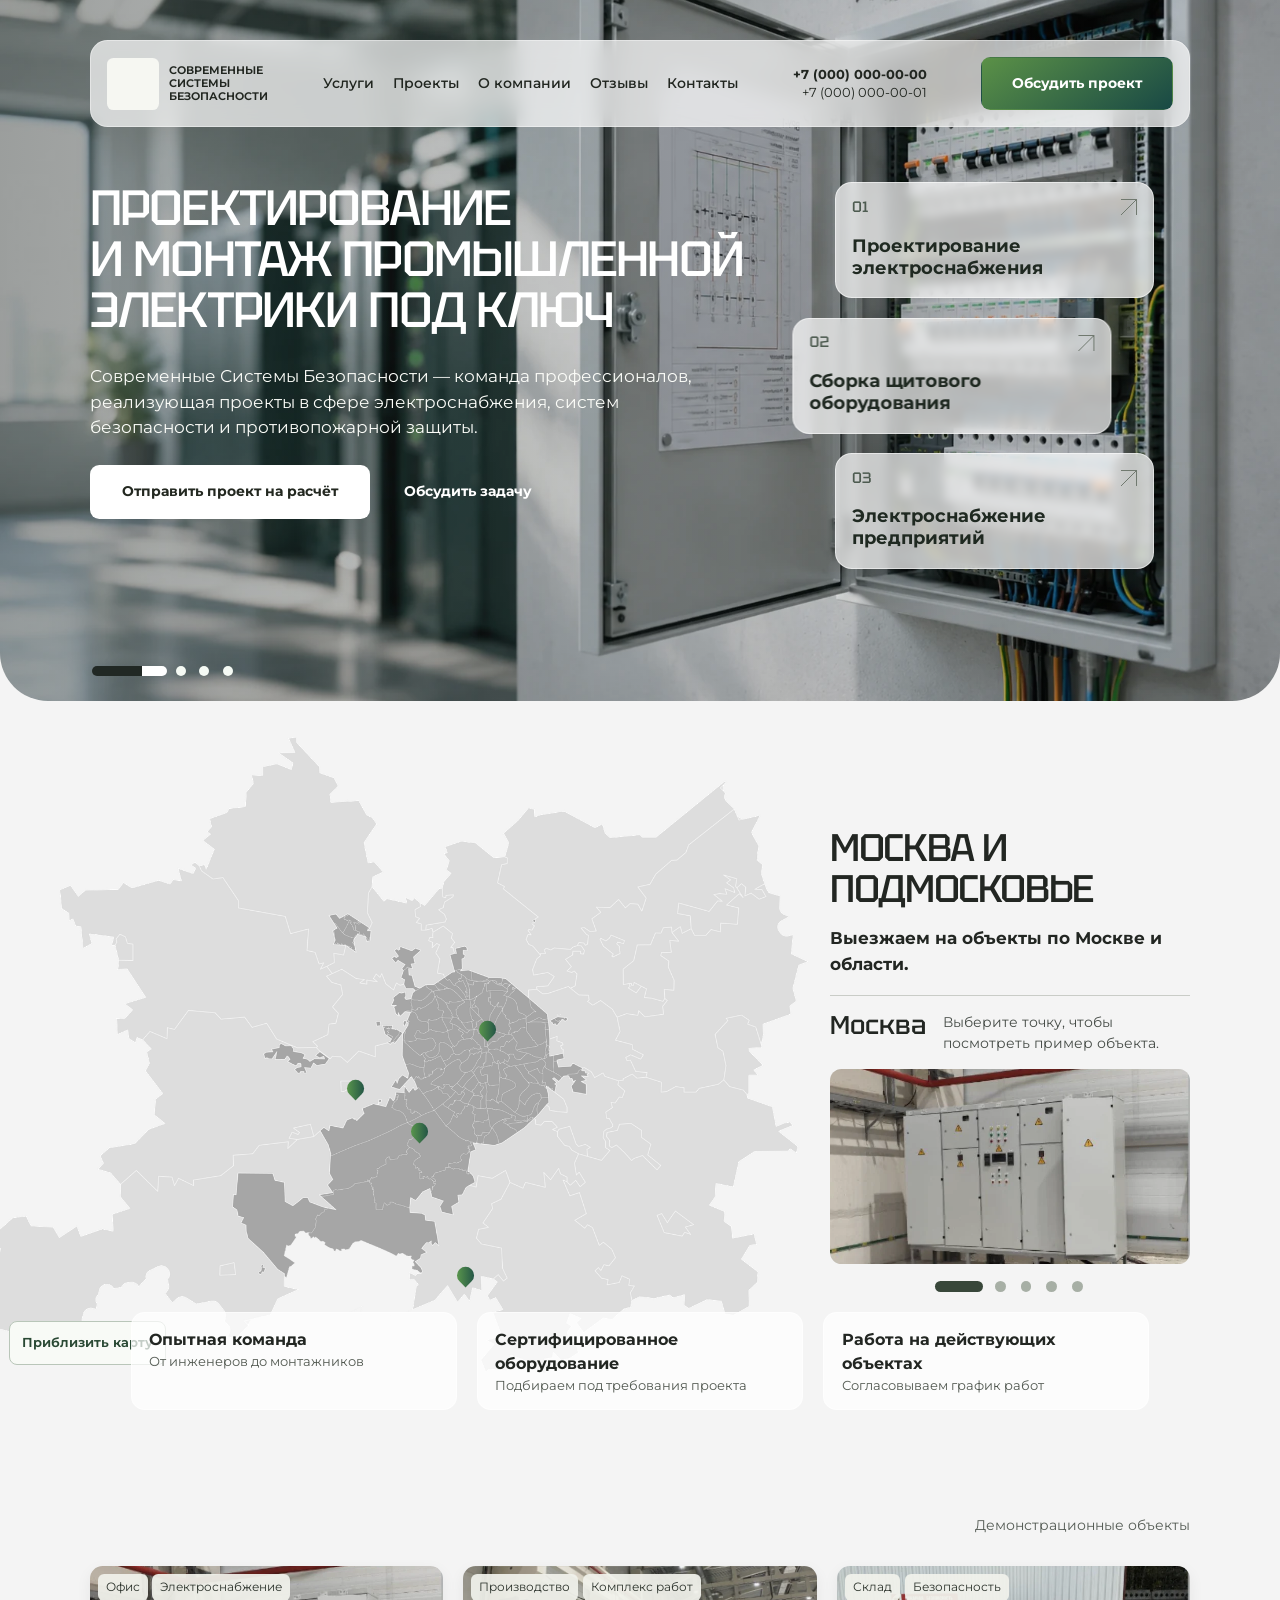
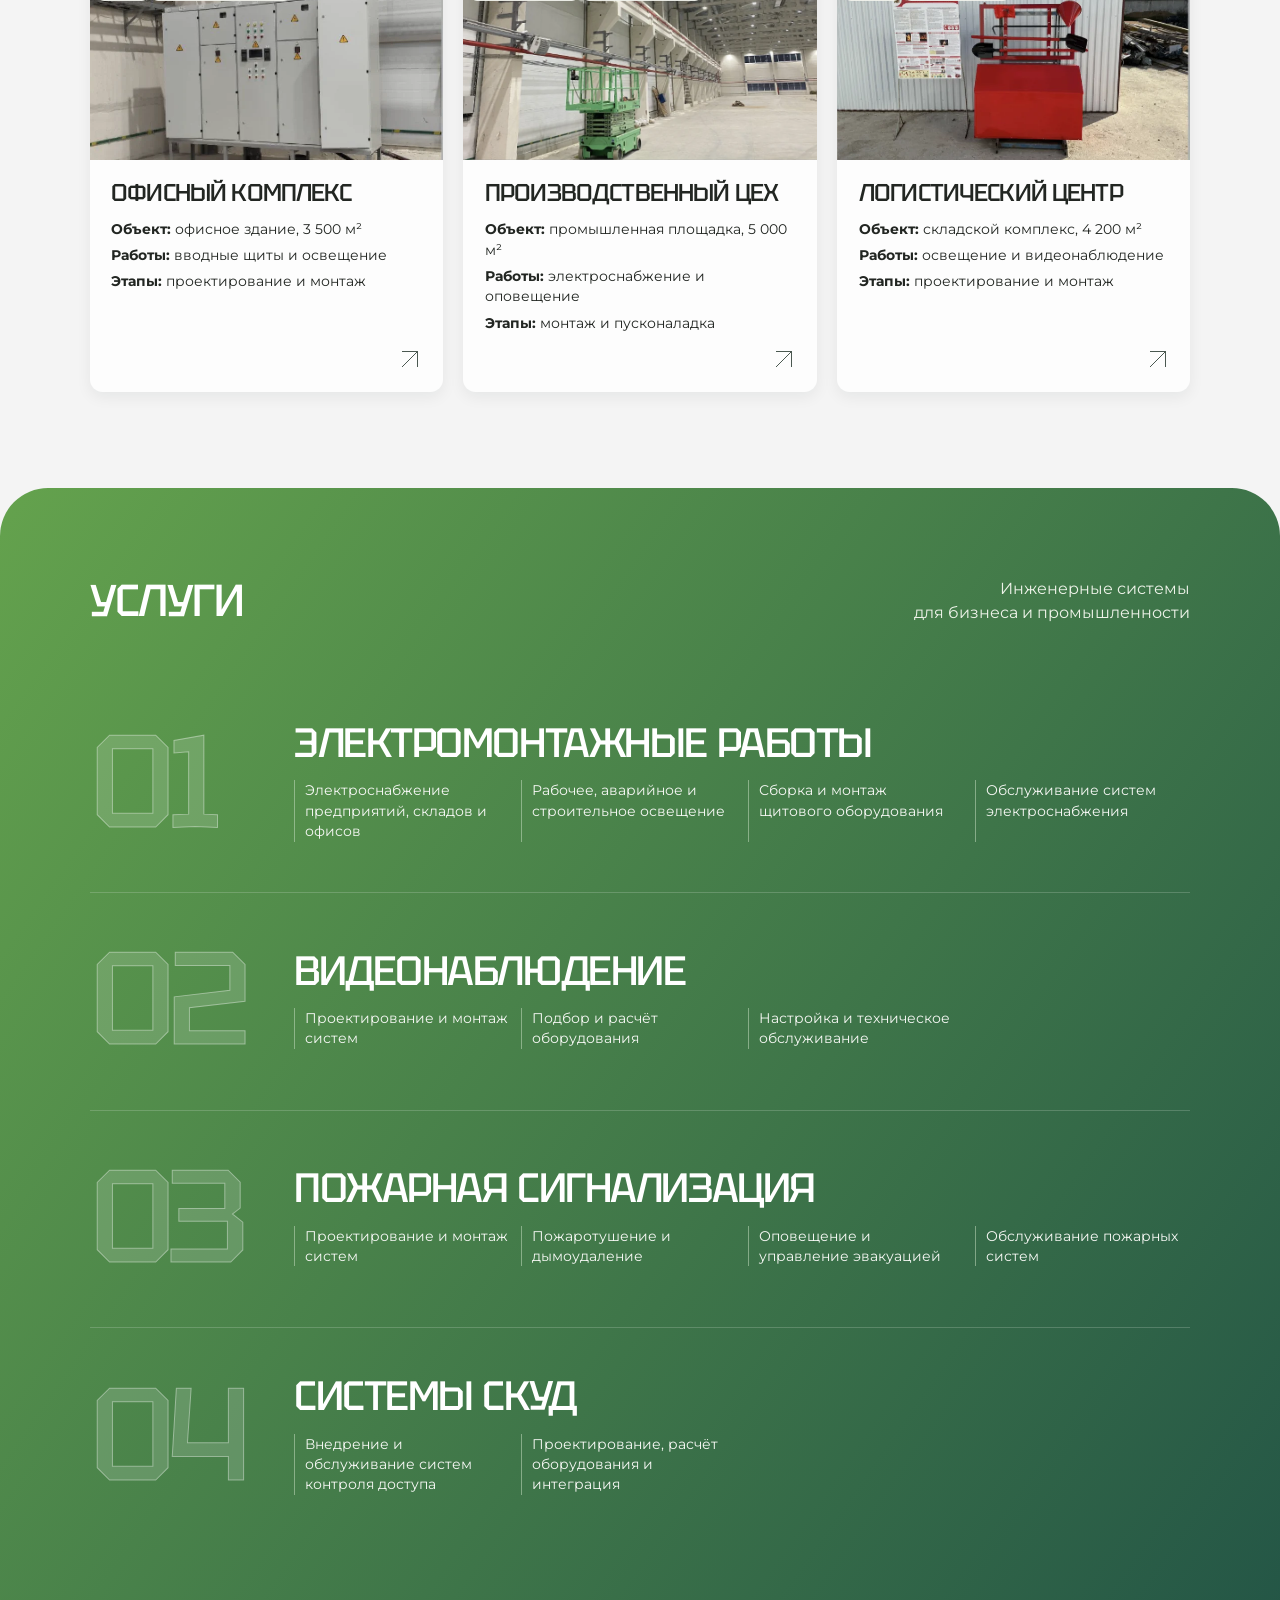
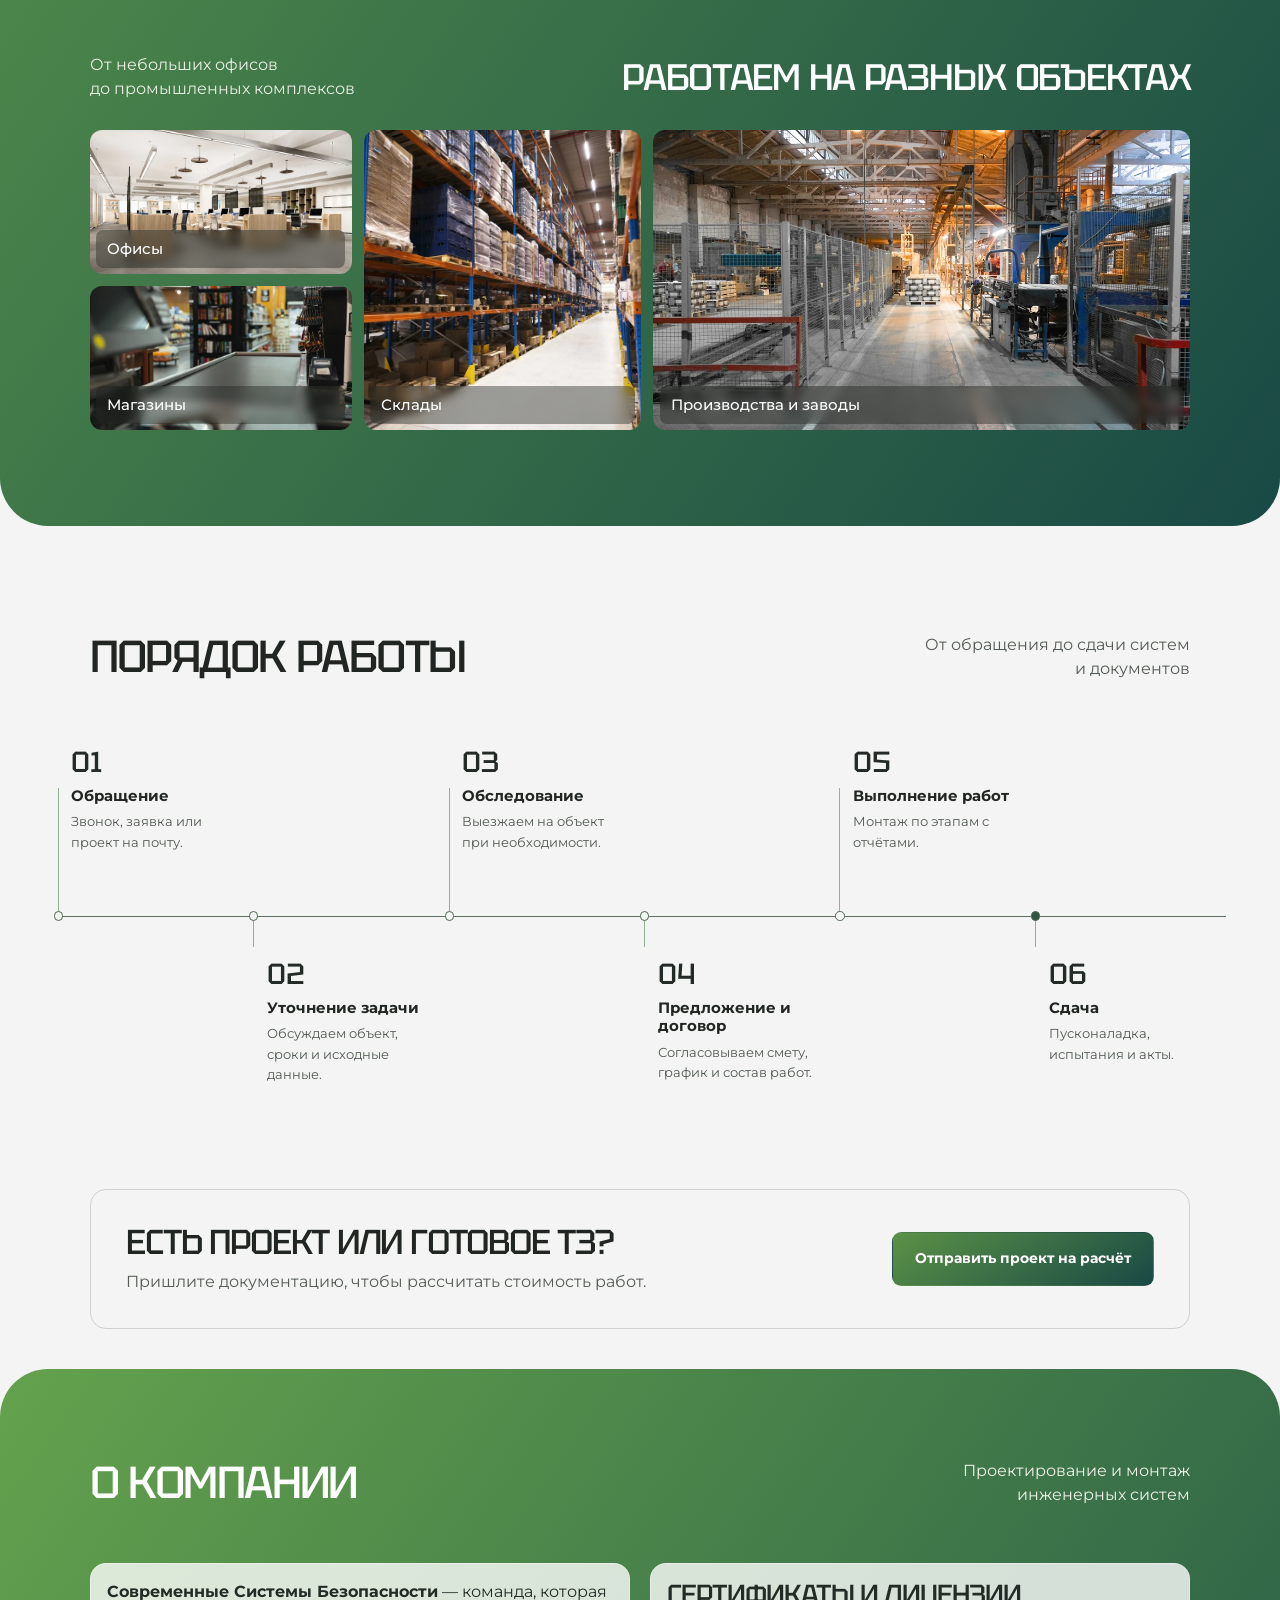
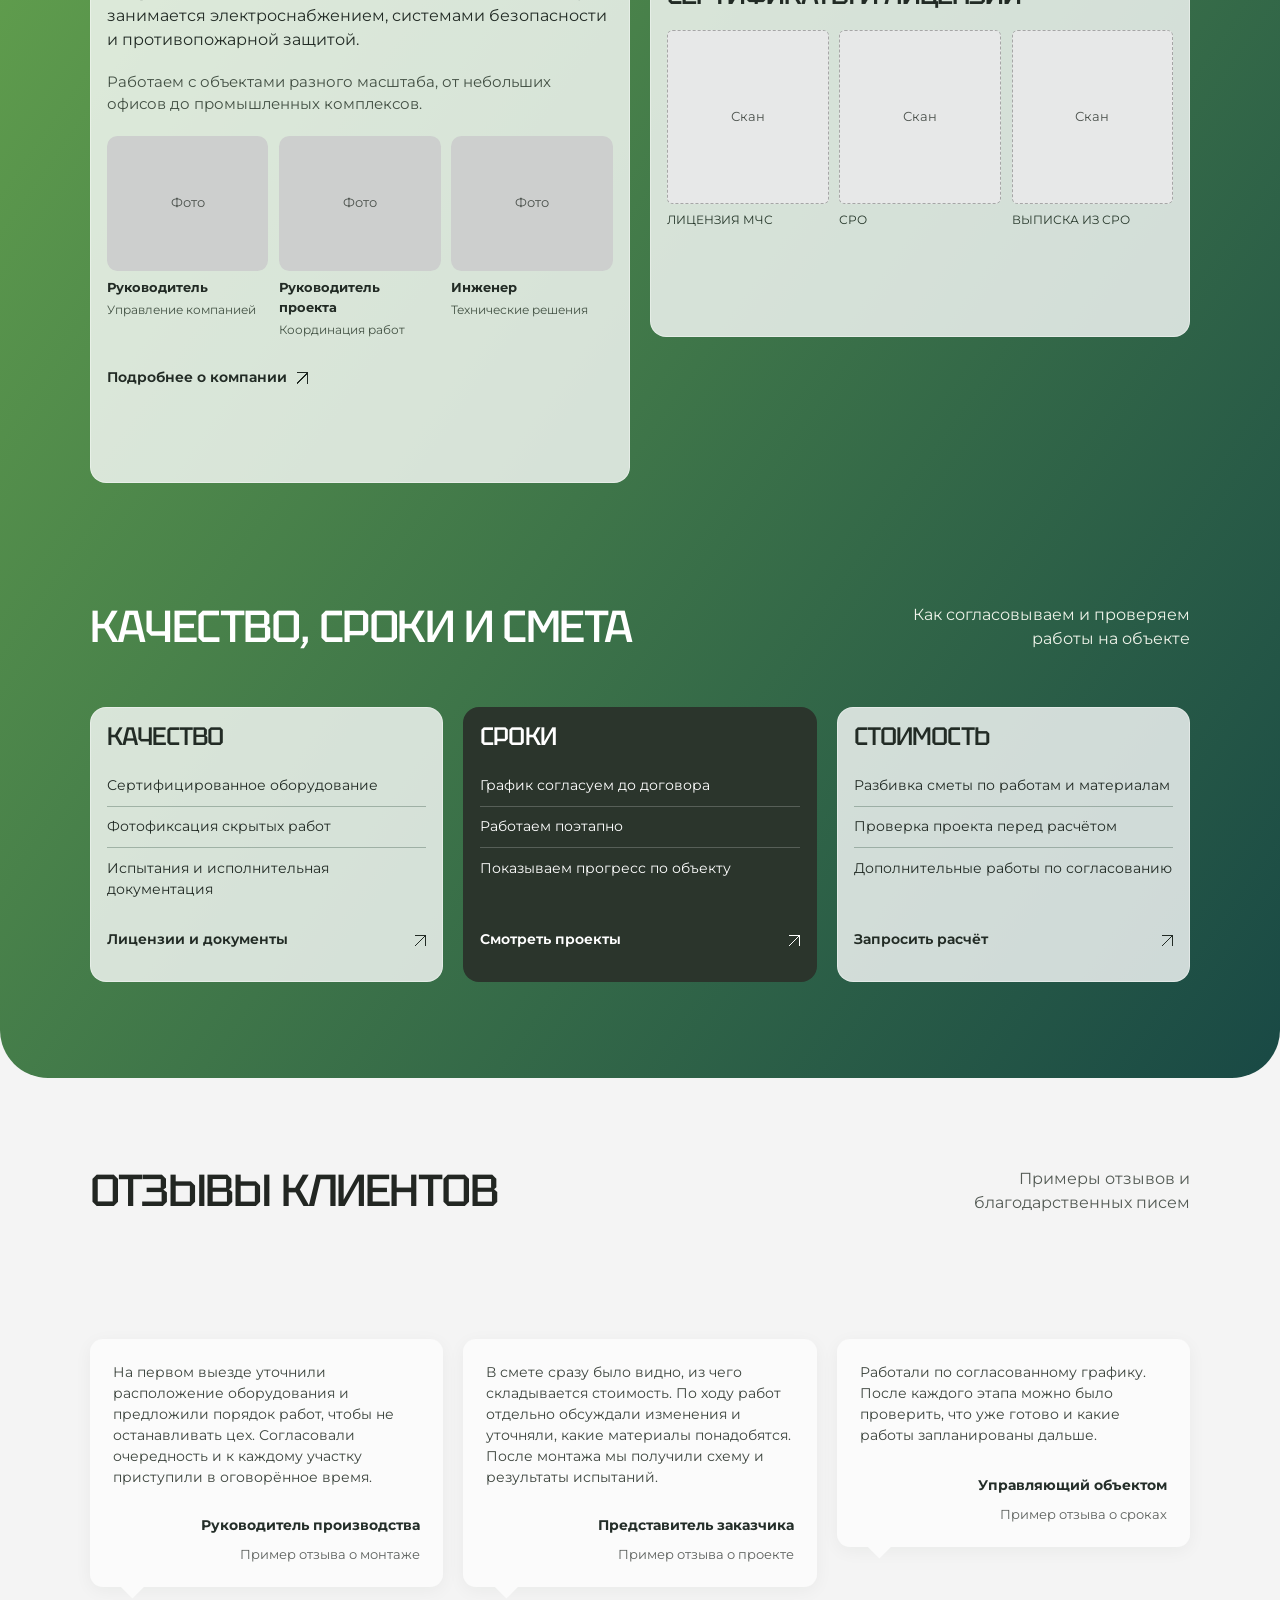
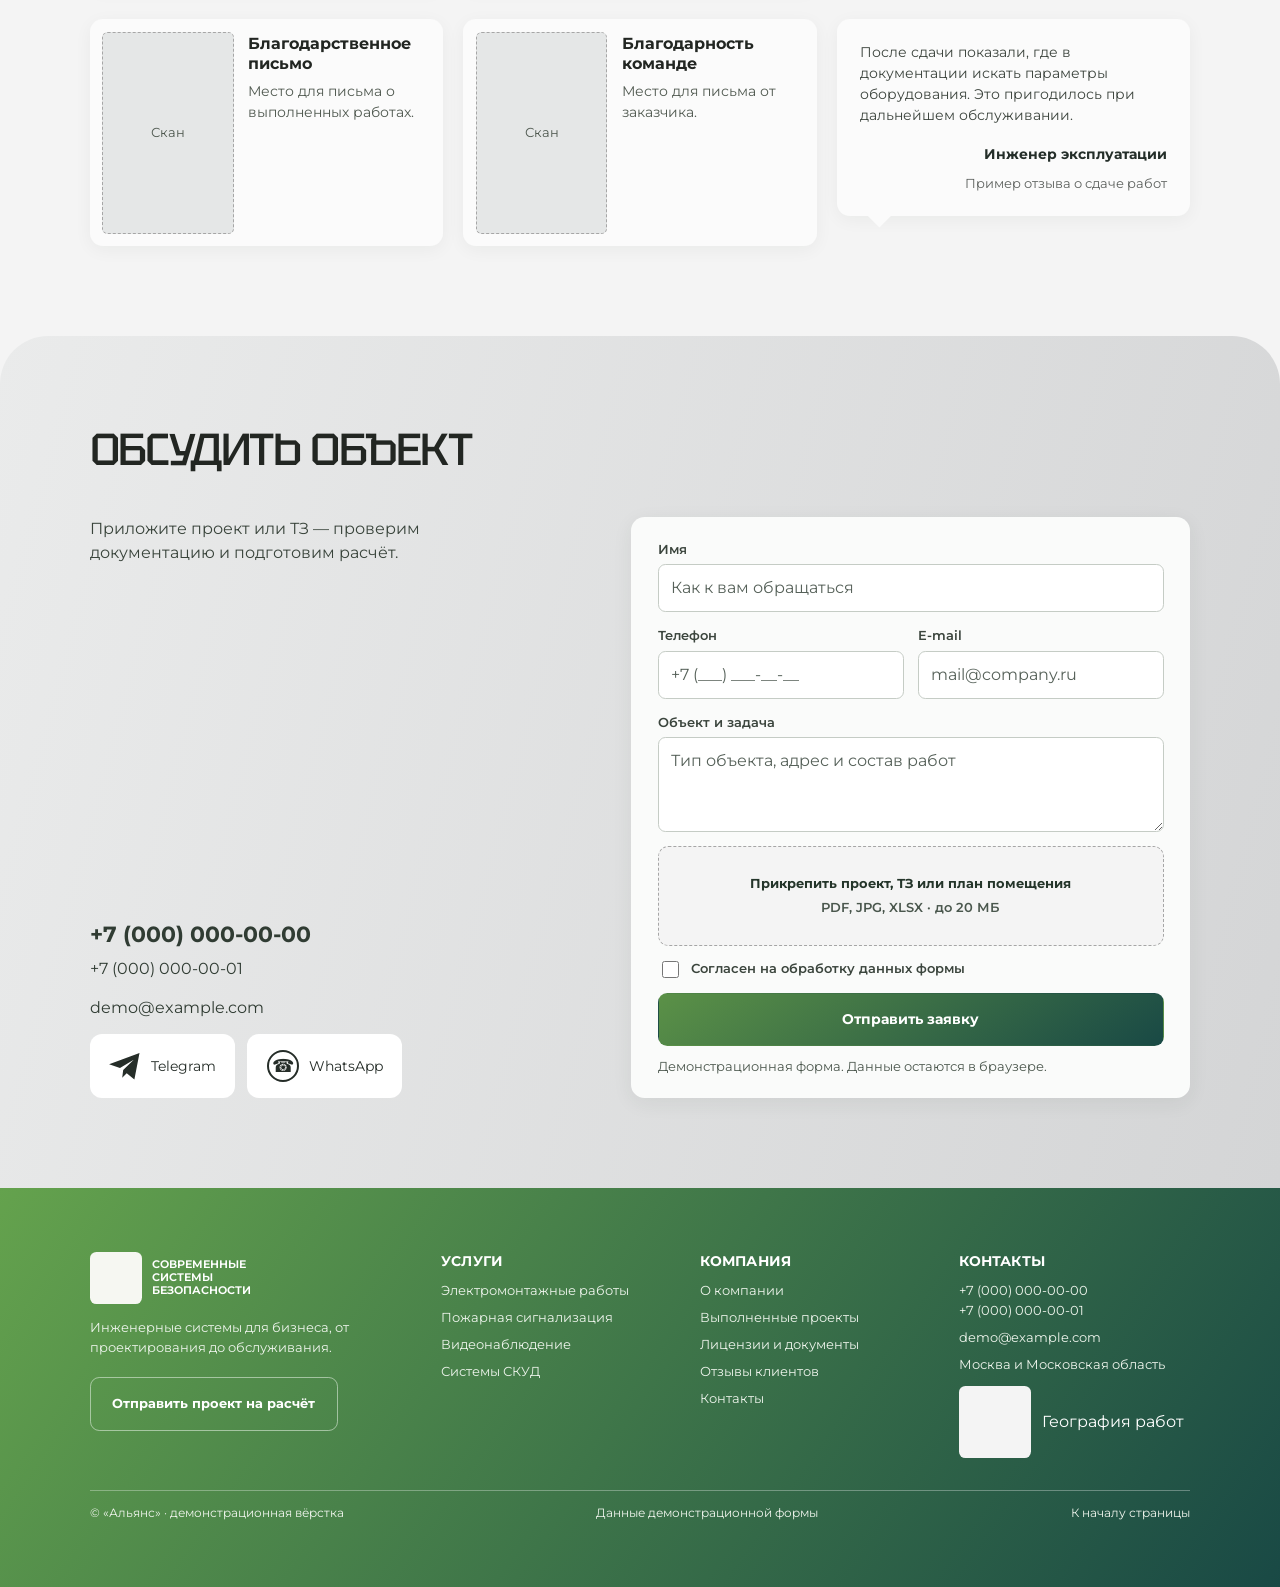
==== index.html @ eb9db2dc "Match Figma layout and full-width sections" ====
<!doctype html>
<html lang="ru">
<head>
  <meta charset="utf-8">
  <meta name="viewport" content="width=device-width, initial-scale=1">
  <meta name="description" content="Демонстрационная главная инженерной компании «Альянс».">
  <meta name="robots" content="noindex, nofollow">
  <title>Альянс — проектирование и монтаж промышленной электрики</title>
  <link rel="stylesheet" href="components/base.css">
  <link rel="stylesheet" href="components/hero.css">
  <link rel="stylesheet" href="components/projects.css">
  <link rel="stylesheet" href="components/services.css">
  <link rel="stylesheet" href="components/process.css">
  <link rel="stylesheet" href="components/company.css">
  <link rel="stylesheet" href="components/reviews.css">
  <link rel="stylesheet" href="components/contact.css">
  <script defer src="components/hero.js"></script>
  <script defer src="components/projects.js"></script>
  <script defer src="components/contact.js"></script>
</head>
<body>
  <a class="skip-link" href="#content">К содержанию</a>

  <header class="hero" id="top" data-hero="power">
    <div class="hero__inner">
      <div class="hero__bar">
        <a class="brand" href="#top" aria-label="Альянс, начало страницы">
          <span class="brand__mark" aria-hidden="true"></span>
          <span class="brand__name">Современные<br> системы<br> безопасности</span>
        </a>
        <button class="button button--green hero__menu-toggle" type="button" aria-label="Меню" aria-expanded="false" aria-controls="main-menu" hidden><span aria-hidden="true"></span></button>
        <nav class="hero__navigation" id="main-menu" aria-label="Основное меню">
          <a href="#services">Услуги</a>
          <a href="#projects">Проекты</a>
          <a href="#company">О компании</a>
          <a href="#reviews">Отзывы</a>
          <a href="#contact">Контакты</a>
        </nav>
        <div class="hero__phones" aria-label="Демонстрационные номера">
          <strong>+7 (000) 000-00-00</strong>
          <span>+7 (000) 000-00-01</span>
        </div>
        <a class="button button--green hero__contact" href="#contact">Обсудить проект</a>
      </div>

      <div class="hero__grid">
        <div class="hero__copy">
          <h1 class="hero__title" id="hero-title">Проектирование<br> и монтаж промышленной<br> электрики под ключ</h1>
          <p class="hero__description" id="hero-description">Современные Системы Безопасности — команда профессионалов, реализующая проекты в сфере электроснабжения, систем безопасности и противопожарной защиты.</p>
          <div class="hero__actions">
            <a class="button button--light" href="#contact">Отправить проект на расчёт</a>
            <a class="button button--clear" href="#contact">Обсудить задачу</a>
          </div>
        </div>
        <ol class="hero__directions" aria-label="Направления работы">
          <li><a class="diagonal-arrow" href="#electrical"><span aria-hidden="true">01</span><strong>Проектирование электроснабжения</strong></a></li>
          <li><a class="diagonal-arrow" href="#electrical"><span aria-hidden="true">02</span><strong>Сборка щитового оборудования</strong></a></li>
          <li><a class="diagonal-arrow" href="#electrical"><span aria-hidden="true">03</span><strong>Электроснабжение предприятий</strong></a></li>
        </ol>
      </div>

      <div class="hero__pagination" role="group" aria-label="Направления на первом экране" hidden>
        <button type="button" aria-label="Промышленная электрика" aria-pressed="true" data-hero-slide="power"></button>
        <button type="button" aria-label="Щитовое оборудование" aria-pressed="false" data-hero-slide="panels"></button>
        <button type="button" aria-label="Электроснабжение предприятий" aria-pressed="false" data-hero-slide="supply"></button>
        <button type="button" aria-label="Безопасность объектов" aria-pressed="false" data-hero-slide="security"></button>
      </div>
    </div>
  </header>

  <main id="content">
    <section class="projects" id="projects" aria-labelledby="projects-heading">
      <h2 class="visually-hidden" id="projects-heading">Выполненные работы</h2>
      <div class="projects__map-layout wrap">
        <div class="projects__map" role="group" aria-label="Карта демонстрационных объектов">
          <div class="projects__map-art" aria-hidden="true"><img src="assets/moscow-region.webp" alt="" width="1400" height="1157"></div>
          <div class="projects__pins" role="group" aria-label="Выбор объекта на карте"></div>
          <div class="projects__map-actions" hidden>
            <button class="projects__zoom" type="button" aria-pressed="false">Приблизить карту</button>
          </div>
        </div>
        <article class="projects__details" aria-labelledby="project-city">
          <h3 class="projects__city" id="project-city">Москва и Подмосковье</h3>
          <p class="projects__name" id="project-name">Выезжаем на объекты по Москве и области.</p>
          <div class="projects__facts" id="project-facts">
            <strong id="project-size">Москва</strong>
            <p id="project-description">Выберите точку, чтобы посмотреть пример объекта.</p>
          </div>
          <img class="projects__photo" id="project-photo" src="assets/project-office.webp" alt="Распределительное оборудование" width="704" height="518">
          <div class="projects__pagination" role="group" aria-label="Переключение объектов" hidden></div>
        </article>
        <p class="visually-hidden" id="project-status" role="status"></p>
      </div>
      <ul class="projects__features wrap">
        <li><strong>Опытная команда</strong><span>От инженеров до монтажников</span></li>
        <li><strong>Сертифицированное оборудование</strong><span>Подбираем под требования проекта</span></li>
        <li><strong>Работа на действующих объектах</strong><span>Согласовываем график работ</span></li>
      </ul>
      <div class="projects__portfolio wrap" id="project-list">
        <div class="projects__list-heading"><h3 class="visually-hidden">Примеры работ</h3><span>Демонстрационные объекты</span></div>
        <div class="projects__grid">
          <article class="project-card">
            <div class="project-card__media">
              <img src="assets/project-office.webp" alt="Шкафы распределительного оборудования" width="704" height="518" loading="lazy">
              <div class="project-card__tags"><span>Офис</span><span>Электроснабжение</span></div>
            </div>
            <div class="project-card__body">
              <h4>Офисный комплекс</h4>
              <p><strong>Объект:</strong> офисное здание, 3 500 м²</p>
              <p><strong>Работы:</strong> вводные щиты и освещение</p>
              <p><strong>Этапы:</strong> проектирование и монтаж</p>
              <button type="button" class="project-card__map-link diagonal-arrow" aria-label="Показать офисный комплекс на карте" data-show-project="office" hidden></button>
            </div>
          </article>
          <article class="project-card">
            <div class="project-card__media">
              <img src="assets/project-factory.webp" alt="Производственный цех с монтажным подъёмником" width="920" height="435" loading="lazy">
              <div class="project-card__tags"><span>Производство</span><span>Комплекс работ</span></div>
            </div>
            <div class="project-card__body">
              <h4>Производственный цех</h4>
              <p><strong>Объект:</strong> промышленная площадка, 5 000 м²</p>
              <p><strong>Работы:</strong> электроснабжение и оповещение</p>
              <p><strong>Этапы:</strong> монтаж и пусконаладка</p>
              <button type="button" class="project-card__map-link diagonal-arrow" aria-label="Показать производственный цех на карте" data-show-project="factory" hidden></button>
            </div>
          </article>
          <article class="project-card">
            <div class="project-card__media">
              <img src="assets/project-warehouse.webp" alt="Пожарное оборудование у стены склада" width="704" height="458" loading="lazy">
              <div class="project-card__tags"><span>Склад</span><span>Безопасность</span></div>
            </div>
            <div class="project-card__body">
              <h4>Логистический центр</h4>
              <p><strong>Объект:</strong> складской комплекс, 4 200 м²</p>
              <p><strong>Работы:</strong> освещение и видеонаблюдение</p>
              <p><strong>Этапы:</strong> проектирование и монтаж</p>
              <button type="button" class="project-card__map-link diagonal-arrow" aria-label="Показать логистический центр на карте" data-show-project="warehouse" hidden></button>
            </div>
          </article>
        </div>
      </div>
    </section>

    <section class="services green-panel" id="services" aria-labelledby="services-heading">
      <div class="wrap">
        <div class="section-heading"><h2 id="services-heading">Услуги</h2><p>Инженерные системы<br> для бизнеса и промышленности</p></div>
        <ol class="services__list">
          <li class="services__item" id="electrical">
            <span class="services__number" aria-hidden="true">01</span>
            <div class="services__body">
              <h3>Электромонтажные работы</h3>
              <ul><li>Электроснабжение предприятий, складов и офисов</li><li>Рабочее, аварийное и строительное освещение</li><li>Сборка и монтаж щитового оборудования</li><li>Обслуживание систем электроснабжения</li></ul>
            </div>
          </li>
          <li class="services__item" id="video">
            <span class="services__number" aria-hidden="true">02</span>
            <div class="services__body">
              <h3>Видеонаблюдение</h3>
              <ul><li>Проектирование и монтаж систем</li><li>Подбор и расчёт оборудования</li><li>Настройка и техническое обслуживание</li></ul>
            </div>
          </li>
          <li class="services__item" id="fire">
            <span class="services__number" aria-hidden="true">03</span>
            <div class="services__body">
              <h3>Пожарная сигнализация</h3>
              <ul><li>Проектирование и монтаж систем</li><li>Пожаротушение и дымоудаление</li><li>Оповещение и управление эвакуацией</li><li>Обслуживание пожарных систем</li></ul>
            </div>
          </li>
          <li class="services__item" id="access">
            <span class="services__number" aria-hidden="true">04</span>
            <div class="services__body">
              <h3>Системы СКУД</h3>
              <ul><li>Внедрение и обслуживание систем контроля доступа</li><li>Проектирование, расчёт оборудования и интеграция</li></ul>
            </div>
          </li>
        </ol>
        <div class="services__objects-heading"><p>От небольших офисов<br> до промышленных комплексов</p><h3>Работаем на разных объектах</h3></div>
        <div class="services__objects">
          <figure class="services__object"><img src="assets/office.webp" width="680" height="440" alt="" loading="lazy"><figcaption>Офисы</figcaption></figure>
          <figure class="services__object"><img src="assets/store.webp" width="680" height="440" alt="" loading="lazy"><figcaption>Магазины</figcaption></figure>
          <figure class="services__object services__object--warehouse"><img src="assets/collage-warehouse.webp" width="680" height="690" alt="" loading="lazy"><figcaption>Склады</figcaption></figure>
          <figure class="services__object services__object--factory"><img src="assets/collage-factory.webp" width="1050" height="550" alt="" loading="lazy"><figcaption>Производства и заводы</figcaption></figure>
        </div>
      </div>
    </section>

    <section class="process" id="process" aria-labelledby="process-heading">
      <div class="wrap">
        <div class="section-heading"><h2 id="process-heading">Порядок работы</h2><p>От обращения до сдачи систем<br> и документов</p></div>
        <ol class="process__steps">
          <li><span class="process__number" aria-hidden="true">01</span><h3>Обращение</h3><p>Звонок, заявка или проект на почту.</p></li>
          <li><span class="process__number" aria-hidden="true">02</span><h3>Уточнение задачи</h3><p>Обсуждаем объект, сроки и исходные данные.</p></li>
          <li><span class="process__number" aria-hidden="true">03</span><h3>Обследование</h3><p>Выезжаем на объект при необходимости.</p></li>
          <li><span class="process__number" aria-hidden="true">04</span><h3>Предложение и договор</h3><p>Согласовываем смету, график и состав работ.</p></li>
          <li><span class="process__number" aria-hidden="true">05</span><h3>Выполнение работ</h3><p>Монтаж по этапам с отчётами.</p></li>
          <li><span class="process__number" aria-hidden="true">06</span><h3>Сдача</h3><p>Пусконаладка, испытания и акты.</p></li>
        </ol>
        <aside class="process__estimate">
          <div><h3>Есть проект или готовое ТЗ?</h3><p>Пришлите документацию, чтобы рассчитать стоимость работ.</p></div>
          <a href="#contact" class="button button--green">Отправить проект на расчёт</a>
        </aside>
      </div>
    </section>

    <section class="company green-panel" id="company" aria-labelledby="company-heading">
      <div class="wrap">
        <div class="section-heading"><h2 id="company-heading">О компании</h2><p>Проектирование и монтаж<br> инженерных систем</p></div>
        <div class="company__top">
          <article class="company__card">
            <p><strong>Современные Системы Безопасности</strong> — команда, которая занимается электроснабжением, системами безопасности и противопожарной защитой.</p>
            <p>Работаем с объектами разного масштаба, от небольших офисов до промышленных комплексов.</p>
            <ul class="company__team" aria-label="Команда">
              <li><div class="company__placeholder" aria-hidden="true">Фото</div><strong>Руководитель</strong><span>Управление компанией</span></li>
              <li><div class="company__placeholder" aria-hidden="true">Фото</div><strong>Руководитель проекта</strong><span>Координация работ</span></li>
              <li><div class="company__placeholder" aria-hidden="true">Фото</div><strong>Инженер</strong><span>Технические решения</span></li>
            </ul>
            <a class="company__more diagonal-arrow" href="#standards-heading">Подробнее о компании</a>
          </article>
          <article class="company__card" id="documents">
            <h3>Сертификаты и лицензии</h3>
            <ul class="company__documents">
              <li><div class="company__placeholder company__placeholder--document" aria-hidden="true">Скан</div><span>Лицензия МЧС</span></li>
              <li><div class="company__placeholder company__placeholder--document" aria-hidden="true">Скан</div><span>СРО</span></li>
              <li><div class="company__placeholder company__placeholder--document" aria-hidden="true">Скан</div><span>Выписка из СРО</span></li>
            </ul>
          </article>
        </div>
        <div class="company__standards" aria-labelledby="standards-heading">
          <div class="section-heading"><h3 id="standards-heading">Качество, сроки и смета</h3><p>Как согласовываем и проверяем<br> работы на объекте</p></div>
          <div class="company__grid">
            <article class="company__card"><h4>Качество</h4><ul><li>Сертифицированное оборудование</li><li>Фотофиксация скрытых работ</li><li>Испытания и исполнительная документация</li></ul><a class="diagonal-arrow" href="#documents">Лицензии и документы</a></article>
            <article class="company__card company__card--dark"><h4>Сроки</h4><ul><li>График согласуем до договора</li><li>Работаем поэтапно</li><li>Показываем прогресс по объекту</li></ul><a class="diagonal-arrow" href="#project-list">Смотреть проекты</a></article>
            <article class="company__card"><h4>Стоимость</h4><ul><li>Разбивка сметы по работам и материалам</li><li>Проверка проекта перед расчётом</li><li>Дополнительные работы по согласованию</li></ul><a class="diagonal-arrow" href="#contact">Запросить расчёт</a></article>
          </div>
        </div>
      </div>
    </section>

    <section class="reviews" id="reviews" aria-labelledby="reviews-heading">
      <div class="wrap">
        <div class="section-heading"><h2 id="reviews-heading">Отзывы клиентов</h2><p>Примеры отзывов и благодарственных писем</p></div>
        <div class="reviews__grid">
          <figure class="reviews__quote"><blockquote>На первом выезде уточнили расположение оборудования и предложили порядок работ, чтобы не останавливать цех. Согласовали очередность и к каждому участку приступили в оговорённое время.</blockquote><figcaption>Руководитель производства<span>Пример отзыва о монтаже</span></figcaption></figure>
          <figure class="reviews__quote"><blockquote>В смете сразу было видно, из чего складывается стоимость. По ходу работ отдельно обсуждали изменения и уточняли, какие материалы понадобятся. После монтажа мы получили схему и результаты испытаний.</blockquote><figcaption>Представитель заказчика<span>Пример отзыва о проекте</span></figcaption></figure>
          <figure class="reviews__quote"><blockquote>Работали по согласованному графику. После каждого этапа можно было проверить, что уже готово и какие работы запланированы дальше.</blockquote><figcaption>Управляющий объектом<span>Пример отзыва о сроках</span></figcaption></figure>
          <article class="reviews__letter"><div class="reviews__scan" aria-hidden="true">Скан</div><div><h3>Благодарственное письмо</h3><p>Место для письма о выполненных работах.</p></div></article>
          <article class="reviews__letter"><div class="reviews__scan" aria-hidden="true">Скан</div><div><h3>Благодарность команде</h3><p>Место для письма от заказчика.</p></div></article>
          <figure class="reviews__quote"><blockquote>После сдачи показали, где в документации искать параметры оборудования. Это пригодилось при дальнейшем обслуживании.</blockquote><figcaption>Инженер эксплуатации<span>Пример отзыва о сдаче работ</span></figcaption></figure>
        </div>
      </div>
    </section>

    <section class="contact" id="contact" aria-labelledby="contact-heading">
      <div class="wrap">
        <h2 id="contact-heading">Обсудить объект</h2>
        <div class="contact__layout">
          <div class="contact__copy">
            <p>Приложите проект или ТЗ — проверим документацию и подготовим расчёт.</p>
            <address class="contact__details" aria-label="Демонстрационные контакты">
              <strong>+7 (000) 000-00-00</strong>
              <span>+7 (000) 000-00-01</span>
              <span class="contact__email">demo@example.com</span>
              <div class="contact__channels" aria-label="Каналы связи в макете">
                <button type="button" disabled><span class="contact__channel-mark contact__channel-mark--plane" aria-hidden="true"></span>Telegram</button>
                <button type="button" disabled><span class="contact__channel-mark contact__channel-mark--chat" aria-hidden="true">☎</span>WhatsApp</button>
              </div>
            </address>
          </div>
          <form class="contact__form" id="preview-form" method="dialog">
            <label for="contact-name">Имя</label>
            <input id="contact-name" name="name" autocomplete="name" placeholder="Как к вам обращаться" required maxlength="120">
            <div class="contact__row">
              <div><label for="contact-phone">Телефон</label><input id="contact-phone" name="phone" type="tel" inputmode="tel" autocomplete="tel" placeholder="+7 (___) ___-__-__" required maxlength="22"></div>
              <div><label for="contact-email">E-mail</label><input id="contact-email" name="email" type="email" autocomplete="email" placeholder="mail@company.ru" maxlength="254"></div>
            </div>
            <label for="contact-message">Объект и задача</label>
            <textarea id="contact-message" name="message" rows="3" placeholder="Тип объекта, адрес и состав работ" maxlength="2000" required></textarea>
            <label class="contact__upload" for="contact-file">
              <strong>Прикрепить проект, ТЗ или план помещения</strong>
              <span id="contact-file-note">PDF, JPG, XLSX · до 20 МБ</span>
              <input id="contact-file" name="attachment" type="file" accept=".pdf,.jpg,.jpeg,.xlsx" aria-describedby="contact-file-note">
            </label>
            <label class="contact__consent"><input name="consent" type="checkbox" required> <span>Согласен на обработку данных формы</span></label>
            <button class="button button--green contact__submit" type="submit">Отправить заявку</button>
            <p class="contact__status" id="contact-status" role="status">Демонстрационная форма. Данные остаются в браузере.</p>
          </form>
        </div>
      </div>
    </section>
  </main>

  <footer class="footer green-panel">
    <div class="wrap">
      <div class="footer__grid">
        <div>
          <a class="brand" href="#top" aria-label="Альянс, начало страницы"><span class="brand__mark" aria-hidden="true"></span><span class="brand__name">Современные<br> системы<br> безопасности</span></a>
          <p>Инженерные системы для бизнеса, от проектирования до обслуживания.</p>
          <a class="button button--outline" href="#contact">Отправить проект на расчёт</a>
        </div>
        <nav aria-label="Услуги"><h2>Услуги</h2><a href="#electrical">Электромонтажные работы</a><a href="#fire">Пожарная сигнализация</a><a href="#video">Видеонаблюдение</a><a href="#access">Системы СКУД</a></nav>
        <nav aria-label="Компания"><h2>Компания</h2><a href="#company">О компании</a><a href="#projects">Выполненные проекты</a><a href="#documents">Лицензии и документы</a><a href="#reviews">Отзывы клиентов</a><a href="#contact">Контакты</a></nav>
        <div><h2>Контакты</h2><p>+7 (000) 000-00-00<br>+7 (000) 000-00-01</p><p>demo@example.com</p><p>Москва и Московская область</p><a class="footer__coverage" href="#projects"><span aria-hidden="true"></span>География работ</a></div>
      </div>
      <div class="footer__bottom"><span>© «Альянс» · демонстрационная вёрстка</span><a href="#preview-form">Данные демонстрационной формы</a><a href="#top">К началу страницы</a></div>
    </div>
  </footer>
</body>
</html>
---- components/base.css ----
@font-face {
  font-family: Montserrat;
  src: url('../assets/montserrat.ttf') format('truetype');
  font-style: normal;
  font-weight: 100 900;
  font-display: swap;
}

@font-face {
  font-family: Tektur;
  src: url('../assets/tektur.ttf') format('truetype');
  font-style: normal;
  font-weight: 400 900;
  font-display: swap;
}

*, *::before, *::after { box-sizing: border-box; }
html { scroll-behavior: smooth; }
body {
  margin: 0;
  background: #f4f4f4;
  color: #222622;
  font: 1rem/1.5 Montserrat, 'Segoe UI', Arial, sans-serif;
}
h1, h2, h3, h4, p, ul, ol, figure, blockquote { margin: 0; }
ul, ol { padding: 0; list-style: none; }
img { display: block; max-width: 100%; }
a { color: inherit; text-decoration: none; }
button, input, textarea { color: inherit; font: inherit; }
button { cursor: pointer; }
[hidden] { display: none !important; }
[id] { scroll-margin-block-start: 1rem; }

:is(a, button, input, textarea):focus-visible {
  outline: 3px solid #2e703f;
  outline-offset: 3px;
  box-shadow: 0 0 0 3px #fff;
}

.visually-hidden {
  position: absolute;
  width: 1px;
  height: 1px;
  margin: -1px;
  padding: 0;
  overflow: hidden;
  clip: rect(0, 0, 0, 0);
  clip-path: inset(50%);
  white-space: nowrap;
  border: 0;
}
.skip-link {
  position: absolute;
  inset: .75rem auto auto .75rem;
  z-index: 10;
  padding: .65rem 1rem;
  transform: translateY(-150%);
  border-radius: .4rem;
  background: #fff;
  color: #1d422e;
}
.skip-link:focus { transform: none; }
.wrap { width: 86%; max-width: 1240px; margin-inline: auto; }
.green-panel { color: #fff; background: linear-gradient(125deg, #64a24d, #194945); }

.section-heading {
  display: flex;
  justify-content: space-between;
  align-items: flex-start;
  gap: 1.25rem;
}
.section-heading p { max-width: 18rem; color: #535a54; text-align: right; }
.green-panel .section-heading p { color: #eef3e9; }
h1, h2, h3, h4, .display-type {
  font-family: Tektur, Bahnschrift, 'Arial Narrow', 'Segoe UI', sans-serif;
  font-weight: 500;
  line-height: 1.06;
  letter-spacing: -.035em;
}
h2, .section-heading h3 { font-size: clamp(2rem, 3.5vw, 3.125rem); text-transform: uppercase; }

.brand { display: inline-flex; align-items: center; flex: none; gap: .66rem; text-align: left; }
.brand__mark {
  width: 3.25rem;
  height: 3.25rem;
  flex: none;
  border-radius: .4rem;
  background: #f6f7f2;
}
.brand__name { font-size: .69rem; font-weight: 650; text-transform: uppercase; line-height: 1.18; }
.button {
  min-height: 3.35rem;
  display: inline-flex;
  align-items: center;
  justify-content: center;
  padding: .72rem 1.35rem;
  border: 1px solid transparent;
  border-radius: .58rem;
  text-align: center;
  font-size: .875rem;
  font-weight: 700;
}
.button--green { color: #fff; background: linear-gradient(145deg, #5b9147, #194945); }
.button--green:hover { background: #254d3b; }
.button--light { color: #232820; background: #fff; }
.button--light:hover { background: #e9f0e5; }
.button--clear { color: #fff; background: transparent; }
.button--clear:hover { background: #ffffff24; }
.button--outline { color: #fff; background: transparent; border-color: #ddebdb99; }
.button--outline:hover { background: #ffffff24; }
.footer a:hover { text-decoration: underline; }
.diagonal-arrow::after {
  content: '';
  width: 1rem;
  height: 1rem;
  border: solid currentColor;
  border-width: 1px 1px 0 0;
  background: linear-gradient(135deg, transparent calc(50% - .5px), currentColor calc(50% - .5px), currentColor calc(50% + .5px), transparent calc(50% + .5px));
}

@media (max-width: 700px) {
  .wrap { width: calc(100% - 2.5rem); }
  .section-heading { display: grid; gap: .65rem; }
  .section-heading p { text-align: left; }
  h2, .section-heading h3 { font-size: clamp(1.65rem, 6.6vw, 1.9rem); }
}

@media (prefers-reduced-motion: reduce) {
  html { scroll-behavior: auto; }
}
---- components/hero.css ----
.hero {
  min-height: 43.8125rem;
  display: grid;
  padding: 2.5rem 0 .5rem;
  color: #fff;
  border-radius: 0 0 3rem 3rem;
  background: linear-gradient(90deg, #141b186b, #13191829 68%, #15171426), url('../assets/cabinet.webp') center / cover;
}
.hero[data-hero='panels'] { background-image: linear-gradient(90deg, #12221ce8, #12221c55), url('../assets/switchgear.webp'); }
.hero[data-hero='supply'] { background-image: linear-gradient(90deg, #12221ceb, #12221c4d), url('../assets/factory.webp'); }
.hero[data-hero='security'] { background-image: linear-gradient(90deg, #12221ceb, #12221c55), url('../assets/warehouse.webp'); }
.hero__inner { width: 86%; max-width: 1240px; margin-inline: auto; display: flex; flex-direction: column; }
.hero__bar {
  position: relative;
  z-index: 2;
  display: flex;
  align-items: center;
  justify-content: space-between;
  gap: clamp(.75rem, 1.55vw, 1.5rem);
  min-height: 5.45rem;
  padding: .75rem 1rem;
  color: #212620;
  background: #ffffffb3;
  border: 1px solid #ffffff65;
  border-radius: 1.1rem;
  backdrop-filter: blur(10px);
}
.hero__navigation { display: flex; align-items: center; gap: clamp(.75rem, 1.5vw, 1.8rem); font-size: .88rem; }
.hero__navigation a { display: inline-flex; align-items: center; min-height: 2.75rem; font-weight: 550; white-space: nowrap; }
.hero__navigation a:hover { text-decoration: underline; }
.hero__phones { flex: none; display: grid; text-align: right; line-height: 1.3; font-size: .83rem; }
.hero__contact { flex: none; min-width: 12rem; }

.hero__grid { display: grid; grid-template-columns: minmax(0, 1fr) minmax(14.5rem, 30%); gap: 2.5rem; align-items: start; margin: 3.45rem 2.25rem 0 0; }
.hero__copy { max-width: 48rem; }
.hero__title { font-size: clamp(2.5rem, 3.87vw, 3.5rem); text-transform: uppercase; line-height: 1.03; white-space: pre-line; }
.hero__description { max-width: 41rem; margin-top: 1.7rem; font-size: clamp(.95rem, 1.35vw, 1.125rem); color: #fbfcf8; }
.hero__actions { display: flex; flex-wrap: wrap; gap: .75rem; margin-top: 1.55rem; }
.hero__actions .button--light { min-width: min(100%, 17.5rem); }
.hero__directions { display: grid; gap: 1.2rem; justify-items: end; }
.hero__directions li { width: min(100%, 22.6rem); }
.hero__directions li:nth-child(2) { transform: translateX(-13.33%); }
.hero__directions a {
  position: relative;
  min-height: 7.25rem;
  display: flex;
  flex-direction: column;
  justify-content: space-between;
  gap: .8rem;
  padding: 1.05rem 2.7rem 1.15rem 1rem;
  background: #ffffffb3;
  color: #1f2921;
  border: 1px solid #fff8;
  border-radius: 1.05rem;
  backdrop-filter: blur(5px);
}
.hero__directions a::after { position: absolute; inset: 1rem 1rem auto auto; color: #70796f; }
.hero__directions a:hover { background: #fff; }
.hero__directions span { font: 500 .95rem/1 Tektur, Bahnschrift, sans-serif; color: #4d5b50; }
.hero__directions strong { max-width: 14.5rem; font-size: 1.12rem; line-height: 1.23; }
.hero__pagination { display: flex; gap: 0; align-items: center; margin-top: auto; padding-top: .75rem; }
.hero__pagination button { position: relative; width: 1.45rem; height: 2.75rem; padding: 0; border: 0; background: transparent; }
.hero__pagination button::after { content: ''; display: block; width: .63rem; height: .63rem; margin: auto; border-radius: 1rem; background: #f5faf4; }
.hero__pagination button[aria-pressed='true'] { width: 5rem; }
.hero__pagination button[aria-pressed='true']::after { width: 4.7rem; background: linear-gradient(90deg, #212824 0 67%, #fff 67%); }
.hero__menu-toggle { width: 2.75rem; min-height: 2.75rem; padding: 0; }
.hero__menu-toggle span { width: .95rem; height: .65rem; border-block: 1px solid currentColor; background: linear-gradient(currentColor, currentColor) center / 100% 1px no-repeat; }

@media (max-width: 1180px) {
  .hero__phones { display: none; }
  .hero__grid { gap: 1.5rem; margin-inline-end: 0; }
  .hero__directions li:nth-child(2) { transform: none; }
}

@media (max-width: 900px) {
  .hero { min-height: 39rem; }
  .hero__contact { display: none; }
  .hero__navigation { gap: 1rem; }
  .hero__title { white-space: normal; }
  .hero__title br { display: none; }
}

@media (max-width: 700px) {
  .hero { min-height: 0; padding: 2rem 0 .45rem; border-radius: 0 0 2.5rem 2.5rem; background-position: 31% center; }
  .hero__inner { width: calc(100% - 2.5rem); }
  .hero__bar { min-height: 4.125rem; padding: .55rem .75rem; flex-wrap: wrap; }
  .brand__mark { width: 2.75rem; height: 2.75rem; }
  .hero__navigation { width: 100%; flex-wrap: wrap; gap: .2rem .8rem; }
  .hero__grid { grid-template-columns: minmax(0, 1fr); gap: 2rem; margin-top: 2.05rem; }
  .hero__title { max-width: 32rem; font-size: clamp(1.5rem, 6.55vw, 2.3rem); line-height: 1.09; white-space: pre-line; }
  .hero__title br { display: initial; }
  .hero__description { margin-top: 1rem; max-width: 31rem; font-size: 1rem; }
  .hero__actions { flex-direction: column; gap: 1rem; margin-top: 1.5rem; }
  .hero__actions .button { min-height: 3.125rem; padding-inline: .75rem; }
  .hero__directions { grid-template-columns: minmax(0, 1fr); gap: 1.25rem; justify-items: stretch; }
  .hero__directions li { width: 100%; }
  .hero__directions a { min-height: 5.25rem; padding: 1rem 2.75rem 1rem 1rem; border-radius: 1rem; }
  .hero__directions span { font-size: .9rem; }
  .hero__directions strong { max-width: none; font-size: 1rem; }
  .hero__pagination { padding-top: .85rem; }
}

@media (max-width: 400px) {
  .hero__title { white-space: normal; }
  .hero__title br { display: none; }
}
---- components/projects.css ----
.projects { padding: 1.5rem 0 6rem; }
.projects__map-layout { display: grid; grid-template-columns: minmax(0, 1fr) minmax(0, 32.75%); align-items: start; gap: 1.25rem; }
.projects__map { position: relative; width: calc(100% + min(7vw, 100px)); margin-inline-start: calc(-1 * min(7vw, 100px)); aspect-ratio: 920 / 740; }
.projects__map-art, .projects__pins { position: absolute; inset: 0; }
.projects__map-art { overflow: hidden; }
.projects__map-art img { width: 100%; height: 100%; }
.projects__map-actions { position: absolute; inset: auto auto .7rem .55rem; }
.projects__zoom { min-height: 2.75rem; padding: .3rem .75rem; border: 1px solid #b9c6b9; border-radius: .5rem; background: #f8faf6; color: #294833; font-size: .82rem; font-weight: 650; }
.projects__zoom:hover { background: #e7efe4; }
.projects__pin { position: absolute; width: 2.75rem; height: 2.75rem; display: grid; place-items: center; transform: translate(-50%, -50%); border: 0; border-radius: 50%; padding: 0; background: transparent; }
.projects__pin::after { content: ''; width: 1.05rem; height: 1.05rem; transform: rotate(-45deg); border-radius: 50% 50% 50% 0; background: linear-gradient(135deg, #64a24d, #194945); }
.projects__pin[aria-pressed='true']::after { width: 1.35rem; height: 1.35rem; }
.projects__pin[aria-pressed='true']::before { content: ''; position: absolute; z-index: 1; inset: calc(50% - .3rem) auto auto calc(50% - .2rem); width: .4rem; height: .4rem; border-radius: 50%; background: #f4f4f4; }
.projects__pin:hover::after { filter: brightness(1.2); }
.projects__pin[aria-pressed='true'] { z-index: 1; }
.projects__details { min-width: 0; padding-top: clamp(1rem, 8.05vw, 7.25rem); }
.projects__city { font-size: clamp(1.8rem, 3vw, 2.8rem); text-transform: uppercase; }
.projects__name { margin-top: 1rem; font-size: 1.08rem; font-weight: 700; }
.projects__facts { display: flex; align-items: flex-start; gap: 1.1rem; padding: 1rem 0 .9rem; margin-top: 1.1rem; border-top: 1px solid #c9ccc7; }
.projects__facts strong { flex: none; font: 500 clamp(1.3rem, 2vw, 2.1rem)/1.05 Tektur, Bahnschrift, sans-serif; }
.projects__facts p { max-width: 19rem; color: #464c47; font-size: .9rem; }
.projects__photo { width: 100%; height: auto; aspect-ratio: 1.85; object-fit: cover; border-radius: .72rem; }
.projects__pagination { display: flex; flex-wrap: wrap; justify-content: center; }
.projects__pagination button { width: 1.6rem; min-height: 2.75rem; padding: 0; display: grid; place-items: center; border: 0; border-radius: .5rem; background: none; }
.projects__pagination button::after { content: ''; width: .66rem; height: .66rem; border-radius: 1rem; background: #a7afa5; }
.projects__pagination button[aria-pressed='true'] { width: 3.6rem; }
.projects__pagination button[aria-pressed='true']::after { width: 3rem; background: #38473a; }
.projects__features { position: relative; display: grid; grid-template-columns: repeat(3, minmax(0, 1fr)); gap: 1.25rem; margin-top: -4rem; padding-inline: clamp(0px, 3.2vw, 3rem); }
.projects__features li { min-height: 4.7rem; padding: .9rem 1.1rem; border: 1px solid #fff9; border-radius: .85rem; background: #ffffffb8; }
.projects__features strong, .projects__features span { display: block; }
.projects__features strong { font-size: 1rem; }
.projects__features span { color: #515850; font-size: .8rem; }
.projects__portfolio { margin-top: clamp(3rem, 8vw, 7.125rem); }
.projects__list-heading { margin-bottom: 1.8rem; text-align: right; }
.projects__list-heading span { color: #555c55; font-size: .85rem; }
.projects__grid { display: grid; grid-template-columns: repeat(3, minmax(0, 1fr)); gap: 1.3rem; }
.project-card { min-width: 0; display: flex; flex-direction: column; overflow: hidden; border-radius: .78rem; background: #fdfdfd; box-shadow: 0 5px 15px #12271e10; }
.project-card__media { position: relative; }
.project-card__media img { width: 100%; height: auto; aspect-ratio: 1.82; object-fit: cover; }
.project-card__tags { position: absolute; top: .5rem; left: .5rem; right: .5rem; display: flex; flex-wrap: wrap; gap: .3rem; }
.project-card__tags span { padding: .32rem .5rem; border-radius: .38rem; background: #f2f3eced; color: #2c332c; font-size: .72rem; }
.project-card__body { flex: 1; position: relative; min-height: 13.6rem; padding: 1.3rem 1.35rem 3.3rem; }
.project-card__body h4 { text-transform: uppercase; font-size: clamp(1.15rem, 1.9vw, 1.65rem); margin-bottom: .8rem; }
.project-card__body p { margin: .35rem 0; font-size: .86rem; }
.project-card__map-link { position: absolute; inset: auto .65rem .65rem auto; display: grid; width: 2.75rem; height: 2.75rem; place-items: center; border: 0; border-radius: .35rem; background: transparent; color: #4a5850; }
.project-card__map-link:hover { background: #e7efe4; }

@media (max-width: 940px) {
  .projects__features { margin-top: 1rem; }
  .project-card__body { padding-inline: .85rem; }
}

@media (max-width: 700px) {
  .projects { padding: 3.5rem 0; }
  .projects__map-layout { grid-template-columns: minmax(0, 1fr); gap: 0; }
  .projects__map { width: calc(100% + 2.5rem); margin-inline-start: -1.25rem; aspect-ratio: 1; }
  .projects__details { padding-top: 1.75rem; }
  .projects__name { margin-top: .75rem; }
  .projects__facts { margin-top: .7rem; }
  .projects__features { grid-template-columns: 1fr; gap: .75rem; margin-top: 1.75rem; padding-inline: 0; }
  .projects__features li { padding: .75rem 1rem; }
  .projects__grid { grid-template-columns: minmax(0, 1fr); gap: 1.25rem; }
  .projects__portfolio { margin-top: 3rem; }
  .projects__list-heading { margin-bottom: .9rem; }
  .project-card__body { min-height: 12.5rem; padding-inline: 1.25rem; }
}
---- components/services.css ----
.services { padding: clamp(3.5rem, 7vw, 6rem) 0 6rem; border-radius: 3rem; }
.services__list { margin-top: 3.15rem; }
.services__item { display: grid; grid-template-columns: minmax(6rem, 16.75%) minmax(0, 1fr); align-items: center; gap: 1.25rem; min-height: 13.6rem; padding: 2rem 0 2.35rem; border-bottom: 1px solid #d3e1d23b; }
.services__item:last-child { border-bottom: 0; }
.services__number { color: #ffffff26; font: 500 clamp(4rem, 10.25vw, 9.25rem)/1 Tektur, Bahnschrift, sans-serif; -webkit-text-stroke: 1px #fff6; letter-spacing: -.06em; }
.services__body h3 { font-size: clamp(1.65rem, 3.2vw, 2.85rem); text-transform: uppercase; }
.services__body ul { display: grid; grid-template-columns: repeat(4, minmax(0, 1fr)); gap: .72rem; margin-top: 1rem; }
.services__body li { padding-inline-start: .65rem; border-inline-start: 1px solid #c8dec185; font-size: .88rem; line-height: 1.45; color: #f6f8f4; }
.services__objects-heading { display: flex; align-items: center; justify-content: space-between; gap: 1rem; margin: 6.7rem 0 1.8rem; }
.services__objects-heading h3 { font-size: clamp(1.65rem, 2.9vw, 2.3rem); text-transform: uppercase; text-align: right; }
.services__objects-heading p { color: #eaf1e5; }
.services__objects { display: grid; grid-template-columns: 1fr 1.06fr 2.05fr; grid-template-rows: repeat(2, minmax(0, 9rem)); gap: .75rem; }
.services__object { position: relative; min-width: 0; overflow: hidden; border-radius: .76rem; background: #354e3d; }
.services__object img { width: 100%; height: 100%; object-fit: cover; }
.services__object figcaption { position: absolute; inset: auto .4rem .4rem; padding: .45rem .7rem; border-radius: .45rem; background: #2226226b; color: #fff; font-size: .95rem; font-weight: 500; backdrop-filter: blur(5px); }
.services__object--warehouse { grid-column: 2; grid-row: 1 / 3; }
.services__object--factory { grid-column: 3; grid-row: 1 / 3; }

@media (max-width: 920px) {
  .services__body ul { grid-template-columns: repeat(2, minmax(0, 1fr)); }
  .services__objects { grid-template-rows: repeat(2, minmax(0, 7.25rem)); }
}

@media (max-width: 650px) {
  .services { padding: 3.5rem 0; border-radius: 3rem; }
  .services__list { margin-top: 3.5rem; }
  .services__item { grid-template-columns: minmax(0, 1fr); gap: 1rem; align-items: start; min-height: 0; padding: 2.25rem 0 3.35rem; }
  .services__item:first-child { padding-top: 0; }
  .services__number { font-size: 4.25rem; }
  .services__body h3 { font-size: clamp(1.6rem, 6.55vw, 2rem); overflow-wrap: break-word; }
  .services__body ul { grid-template-columns: minmax(0, 1fr); gap: 1rem; margin-top: 1.3rem; }
  .services__body li { font-size: .875rem; padding-inline-start: .6rem; }
  .services__objects-heading { align-items: flex-start; flex-direction: column-reverse; margin: 4rem 0 1.5rem; gap: .6rem; }
  .services__objects-heading h3 { text-align: left; }
  .services__objects { grid-template-columns: 1fr 1fr; grid-template-rows: 12.5rem 13.75rem 13.75rem; gap: .75rem; }
  .services__object--warehouse { grid-column: 1 / -1; grid-row: 2; }
  .services__object--factory { grid-column: 1 / -1; grid-row: 3; }
  .services__object figcaption { font-size: .8rem; padding-inline: .48rem; }
}
---- components/process.css ----
.process { padding: clamp(3.5rem, 8.35vw, 7.5rem) 0 2.5rem; }
.process__steps { display: grid; grid-template-columns: repeat(6, minmax(0, 1fr)); position: relative; min-height: 21rem; margin: 4.2rem -2.25rem 0; }
.process__steps::before { content: ''; position: absolute; inset: 50% 0 auto; height: 1px; background: #5e7163; }
.process__steps li { position: relative; min-width: 0; padding: 0 .8rem 0 1.1rem; }
.process__steps li:nth-child(odd) { align-self: start; }
.process__steps li:nth-child(even) { align-self: start; margin-top: 13.25rem; }
.process__steps li::before { content: ''; position: absolute; top: 2.5rem; left: .25rem; width: 1px; height: 8rem; background: #97ad95; }
.process__steps li:nth-child(even)::before { top: -2.75rem; height: 1.9rem; }
.process__steps li::after { content: ''; position: absolute; top: 10.2rem; left: 0; width: .59rem; height: .59rem; border: 1px solid #4c674e; border-radius: 50%; background: #f4f4f4; }
.process__steps li:nth-child(even)::after { top: -3.05rem; }
.process__steps li:last-child::after { background: #315545; }
.process__number { color: #242b26; font: 500 1.82rem/1 Tektur, Bahnschrift, sans-serif; }
.process__steps h3 { margin-top: .48rem; font-family: Montserrat, Arial, sans-serif; font-size: .91rem; font-weight: 700; letter-spacing: normal; line-height: 1.25; }
.process__steps p { margin-top: .4rem; color: #505850; font-size: .84rem; }
.process__estimate { display: flex; justify-content: space-between; align-items: center; gap: 1rem; min-height: 8.75rem; margin-top: 6.55rem; padding: 1.55rem clamp(1rem, 2.8vw, 2.45rem); border: 1px solid #cdd2cd; border-radius: 1rem; }
.process__estimate h3 { font-size: clamp(1.35rem, 2.7vw, 2.2rem); text-transform: uppercase; }
.process__estimate p { margin-top: .55rem; color: #555c55; }
.process__estimate .button { flex: none; }

@media (max-width: 900px) {
  .process__steps { grid-template-columns: repeat(3, minmax(0, 1fr)); gap: 2rem 1rem; min-height: 0; margin: 2rem 0 2.6rem; }
  .process__steps::before { display: none; }
  .process__steps li:nth-child(even) { margin-top: 0; }
  .process__steps li::before, .process__steps li:nth-child(even)::before { top: .28rem; height: calc(100% - .28rem); }
  .process__steps li::after, .process__steps li:nth-child(even)::after { top: .25rem; }
  .process__estimate { margin-top: 3rem; }
}

@media (max-width: 620px) {
  .process { padding: 3.5rem 0 2rem; }
  .process__steps { grid-template-columns: minmax(0, 1fr); gap: 0; margin: 2.35rem 0 0; }
  .process__steps li { min-height: 6.25rem; padding-inline-start: 1.85rem; }
  .process__steps li::before, .process__steps li:nth-child(even)::before { top: .4rem; height: 100%; }
  .process__steps li:last-child::before { display: none; }
  .process__steps li::after, .process__steps li:nth-child(even)::after { top: .4rem; }
  .process__number { font-size: 1.5rem; }
  .process__steps h3 { font-size: 1rem; }
  .process__estimate { flex-direction: column; align-items: stretch; gap: 1.35rem; min-height: 0; margin: 3rem min(5vw, 1.25rem) 0; padding: 1.8rem 1.25rem; }
  .process__estimate h3 { font-size: 1.6rem; }
}
---- components/company.css ----
.company { padding: clamp(3.5rem, 7vw, 6rem) 0 6rem; border-radius: 3rem; }
.company__top { display: grid; grid-template-columns: 1fr 1fr; align-items: start; gap: 1.25rem; margin-top: 3.5rem; }
.company__card { min-width: 0; padding: 1rem 1rem 1.4rem; color: #222b25; background: #ffffffc9; border: 1px solid #ffffff5e; border-radius: 1rem; }
.company__top > .company__card:first-child { min-height: 32.5rem; }
.company__top > .company__card:last-child { min-height: 23.4rem; }
.company__card > p + p { margin-top: 1.2rem; color: #435044; font-size: .93rem; }
.company__card h3 { margin-bottom: 1.35rem; font-size: clamp(1.36rem, 2.15vw, 1.75rem); text-transform: uppercase; }
.company__team, .company__documents { display: grid; grid-template-columns: repeat(3, minmax(0, 1fr)); gap: .65rem; }
.company__team { margin-top: 1.28rem; }
.company__team strong, .company__team span { display: block; overflow-wrap: anywhere; }
.company__team strong { margin-top: .38rem; font-size: .84rem; }
.company__team span { margin-top: .24rem; color: #435244; font-size: .76rem; }
.company__placeholder { display: grid; place-items: center; aspect-ratio: 1.2; color: #4b514c; background: #cdcfce; border-radius: .65rem; font-size: .82rem; }
.company__placeholder--document { aspect-ratio: .93; border: 1px dashed #a6a6a6; border-radius: .35rem; background: #e7e8e8; }
.company__documents span { display: block; margin-top: .42rem; color: #27382b; text-transform: uppercase; font-size: .75rem; }
.company__standards { margin-top: 7.5rem; }
.company__grid { display: grid; grid-template-columns: repeat(3, minmax(0, 1fr)); gap: 1.25rem; margin-top: 3.5rem; }
.company__grid .company__card { display: grid; grid-template-rows: auto 1fr auto; min-height: 15.15rem; }
.company__card--dark { color: #fff; background: #2b352c; border-color: transparent; }
.company__grid h4 { margin-bottom: .95rem; text-transform: uppercase; font-size: 1.58rem; }
.company__grid ul { margin-bottom: .8rem; }
.company__grid li { padding: .6rem 0; border-bottom: 1px solid #4d685966; font-size: .88rem; }
.company__card--dark li { border-color: #ffffff35; }
.company__grid li:last-child { border-bottom: 0; }
.company__card a { display: flex; align-items: center; justify-content: space-between; gap: .65rem; padding-block: .45rem; font-size: .9rem; font-weight: 650; }
.company__card a::after { flex: none; width: .7rem; height: .7rem; }
.company__card > .company__more { justify-content: flex-start; width: fit-content; margin-top: 1.3rem; }
.company__grid a:hover { text-decoration: underline; }

@media (max-width: 740px) {
  .company { padding: 3.5rem 0; }
  .company__top, .company__grid { grid-template-columns: minmax(0, 1fr); gap: 1.25rem; margin-top: 2rem; }
  .company__top > .company__card:first-child, .company__top > .company__card:last-child { min-height: 0; }
  .company__standards { margin-top: 4rem; }
  .company__card { padding: 1rem; }
  .company__team, .company__documents { grid-template-columns: minmax(0, 1fr); gap: .75rem; }
  .company__placeholder { height: 9.375rem; aspect-ratio: auto; }
  .company__placeholder--document { height: 12.5rem; }
  .company__grid .company__card { min-height: 13.25rem; }
}
---- components/reviews.css ----
.reviews { padding: clamp(3.5rem, 7vw, 6rem) 0 clamp(3.5rem, 7vw, 6rem); }
.reviews__grid { display: grid; grid-template-columns: repeat(3, minmax(0, 1fr)); align-items: start; gap: 2rem 1.25rem; margin-top: 7.75rem; }
.reviews__quote, .reviews__letter { position: relative; min-width: 0; padding: 1.45rem; border-radius: .8rem; background: #fbfbfb; box-shadow: 0 4px 18px #15261b0c; }
.reviews__quote { display: flex; flex-direction: column; justify-content: space-between; min-height: 11.6rem; }
.reviews__quote:nth-child(-n+2) { min-height: 15.5rem; }
.reviews__quote:nth-child(3) { min-height: 13rem; }
.reviews__quote::after { content: ''; position: absolute; bottom: -.46rem; left: 2.15rem; width: 1.05rem; height: 1.05rem; transform: rotate(45deg); background: inherit; }
.reviews__quote blockquote { color: #3c443d; font-size: .875rem; }
.reviews__quote figcaption { margin-top: 1.1rem; color: #242e29; text-align: right; font-size: .85rem; font-weight: 700; }
.reviews__quote figcaption span { display: block; margin-top: .6rem; color: #5d615e; font-size: .8rem; font-weight: 400; }
.reviews__letter { display: grid; grid-template-columns: minmax(4.5rem, 40%) minmax(0, 1fr); gap: .9rem; padding: .8rem; }
.reviews__letter h3 { margin: .12rem 0 .42rem; font: 700 .97rem/1.3 Montserrat, Arial, sans-serif; letter-spacing: 0; }
.reviews__letter p { font-size: .86rem; color: #505950; }
.reviews__scan { display: grid; place-items: center; min-height: 12.6rem; border: 1px dashed #a6a6a6; border-radius: .35rem; background: #e5e7e7; color: #4d574e; font-size: .8rem; }

@media (max-width: 890px) { .reviews__grid { grid-template-columns: repeat(2, minmax(0, 1fr)); margin-top: 2rem; } }
@media (max-width: 625px) {
  .reviews .section-heading p { max-width: none; }
  .reviews__grid { grid-template-columns: minmax(0, 1fr); gap: 1.65rem; margin-top: 5.75rem; }
  .reviews__quote { padding: 1.55rem; }
  .reviews__quote:nth-child(-n+2) { min-height: 14rem; }
  .reviews__quote:nth-child(3) { min-height: 11.5rem; }
}
---- components/contact.css ----
.contact { padding: clamp(3.5rem, 7vw, 6rem) 0 clamp(3.5rem, 7vw, 6rem); border-radius: 3rem 3rem 0 0; background: linear-gradient(105deg, #eaebeb, #d4d5d6); }
.contact__layout { display: grid; grid-template-columns: minmax(0, 1fr) minmax(0, 50.8%); gap: clamp(2rem, 6vw, 6rem); margin-top: 2.75rem; }
.contact__copy { display: flex; flex-direction: column; align-items: flex-start; gap: 1.5rem; }
.contact__copy > p { max-width: 25rem; color: #39443b; }
.contact__details { display: grid; gap: .4rem; margin-top: auto; color: #303c33; font-style: normal; }
.contact__details strong { font-size: 1.35rem; }
.contact__email { margin-top: .55rem; }
.contact__channels { display: flex; flex-wrap: wrap; gap: .75rem; margin-top: .5rem; }
.contact__channels button { display: inline-flex; align-items: center; justify-content: center; gap: .65rem; min-height: 4rem; padding: .55rem 1.2rem; border: 0; border-radius: .75rem; background: #fff; color: #252d28; font-size: .875rem; }
.contact__channels button:disabled { cursor: default; }
.contact__channel-mark { display: grid; place-items: center; width: 2rem; height: 2rem; font-size: 1.6rem; line-height: 1; }
.contact__channel-mark--plane { background: #252d28; clip-path: polygon(1% 44%, 96% 9%, 80% 92%, 56% 72%, 42% 86%, 45% 62%, 78% 30%, 35% 56%); }
.contact__channel-mark--chat { border: 2px solid; border-radius: 50%; font-size: 1.1rem; }
.contact__form { min-width: 0; padding: 1.4rem 1.65rem; border-radius: .85rem; background: #fafbfa; box-shadow: 0 5px 20px #26362b12; }
.contact__form label { display: block; margin-bottom: .28rem; color: #3b453d; font-size: .83rem; font-weight: 600; }
.contact__form :is(input:not([type='file'], [type='checkbox']), textarea) { width: 100%; min-height: 3rem; padding: .65rem .78rem; border: 1px solid #c5ccc5; border-radius: .46rem; background: #fff; }
.contact__form textarea { display: block; min-height: 5.8rem; resize: vertical; }
.contact__form input::placeholder, .contact__form textarea::placeholder { opacity: 1; color: #566159; }
.contact__row { display: grid; grid-template-columns: minmax(0, 1fr) minmax(0, 1fr); gap: .85rem; margin: .9rem 0; }
.contact__form .contact__upload { position: relative; display: grid; align-content: center; gap: .28rem; min-height: 6.25rem; margin-top: .86rem; padding: .8rem; border: 1px dashed #a6a6a6; border-radius: .65rem; color: #24352a; background: #f4f4f4; text-align: center; cursor: pointer; }
.contact__upload span { color: #4a574d; overflow-wrap: anywhere; }
.contact__upload input { position: absolute; inset: 0; width: 100%; height: 100%; opacity: 0; cursor: pointer; }
.contact__upload:focus-within { outline: 3px solid #2e703f; outline-offset: 2px; }
.contact__form .contact__consent { display: flex; align-items: center; gap: .55rem; margin: .72rem 0; }
.contact__consent input { width: 1.1rem; height: 1.1rem; accent-color: #315e3d; }
.contact__submit { width: 100%; }
.contact__status { margin-top: .65rem; color: #4a564c; font-size: .8rem; }
.contact__status[data-state='error'] { color: #8b251d; }
.contact__status[data-state='success'] { color: #245036; }

.footer { min-height: 24.9375rem; padding: 4rem 0 2.5rem; }
.footer__grid { display: grid; grid-template-columns: minmax(0, 1.4fr) repeat(3, minmax(0, 1fr)); gap: 1.7rem; }
.footer__grid .brand { margin-bottom: .9rem; }
.footer__grid h2 { margin-bottom: .6rem; font-family: Montserrat, Arial, sans-serif; font-size: .9rem; font-weight: 700; line-height: 1.35; letter-spacing: .01em; }
.footer__grid nav a, .footer__grid p { display: block; margin-bottom: .45rem; color: #eff5ed; font-size: .83rem; }
.footer__grid .button { margin-top: .75rem; font-size: .82rem; }
.footer__grid .footer__coverage { display: flex; align-items: center; gap: .7rem; margin-top: .7rem; }
.footer__coverage span { display: block; flex: none; width: 4.5rem; height: 4.5rem; border-radius: .4rem; background: #f4f4f4; }
.footer__bottom { display: flex; justify-content: space-between; align-items: center; gap: .75rem; margin-top: 2rem; padding-top: .84rem; border-top: 1px solid #ffffff50; color: #f2f6ef; font-size: .78rem; }

@media (max-width: 740px) {
  .contact__layout { grid-template-columns: minmax(0, 1fr); gap: 4.75rem; margin-top: 3.75rem; }
  .contact__copy { gap: 1.25rem; }
  .contact__form { padding: 1.55rem 1rem; }
  .contact__row { grid-template-columns: minmax(0, 1fr); }
  .footer { min-height: 55.3125rem; display: grid; padding-block: 2rem; }
  .footer > .wrap { display: flex; flex-direction: column; }
  .footer__grid { grid-template-columns: repeat(2, minmax(0, 1fr)); gap: 1.5rem 1.25rem; }
  .footer__grid > :first-child, .footer__grid > :last-child { grid-column: 1 / -1; }
  .footer__grid .button { width: 100%; }
  .footer__bottom { flex-direction: column; align-items: start; margin-top: auto; }
}

@media (max-width: 430px) {
  .footer__bottom { flex-wrap: wrap; }
}
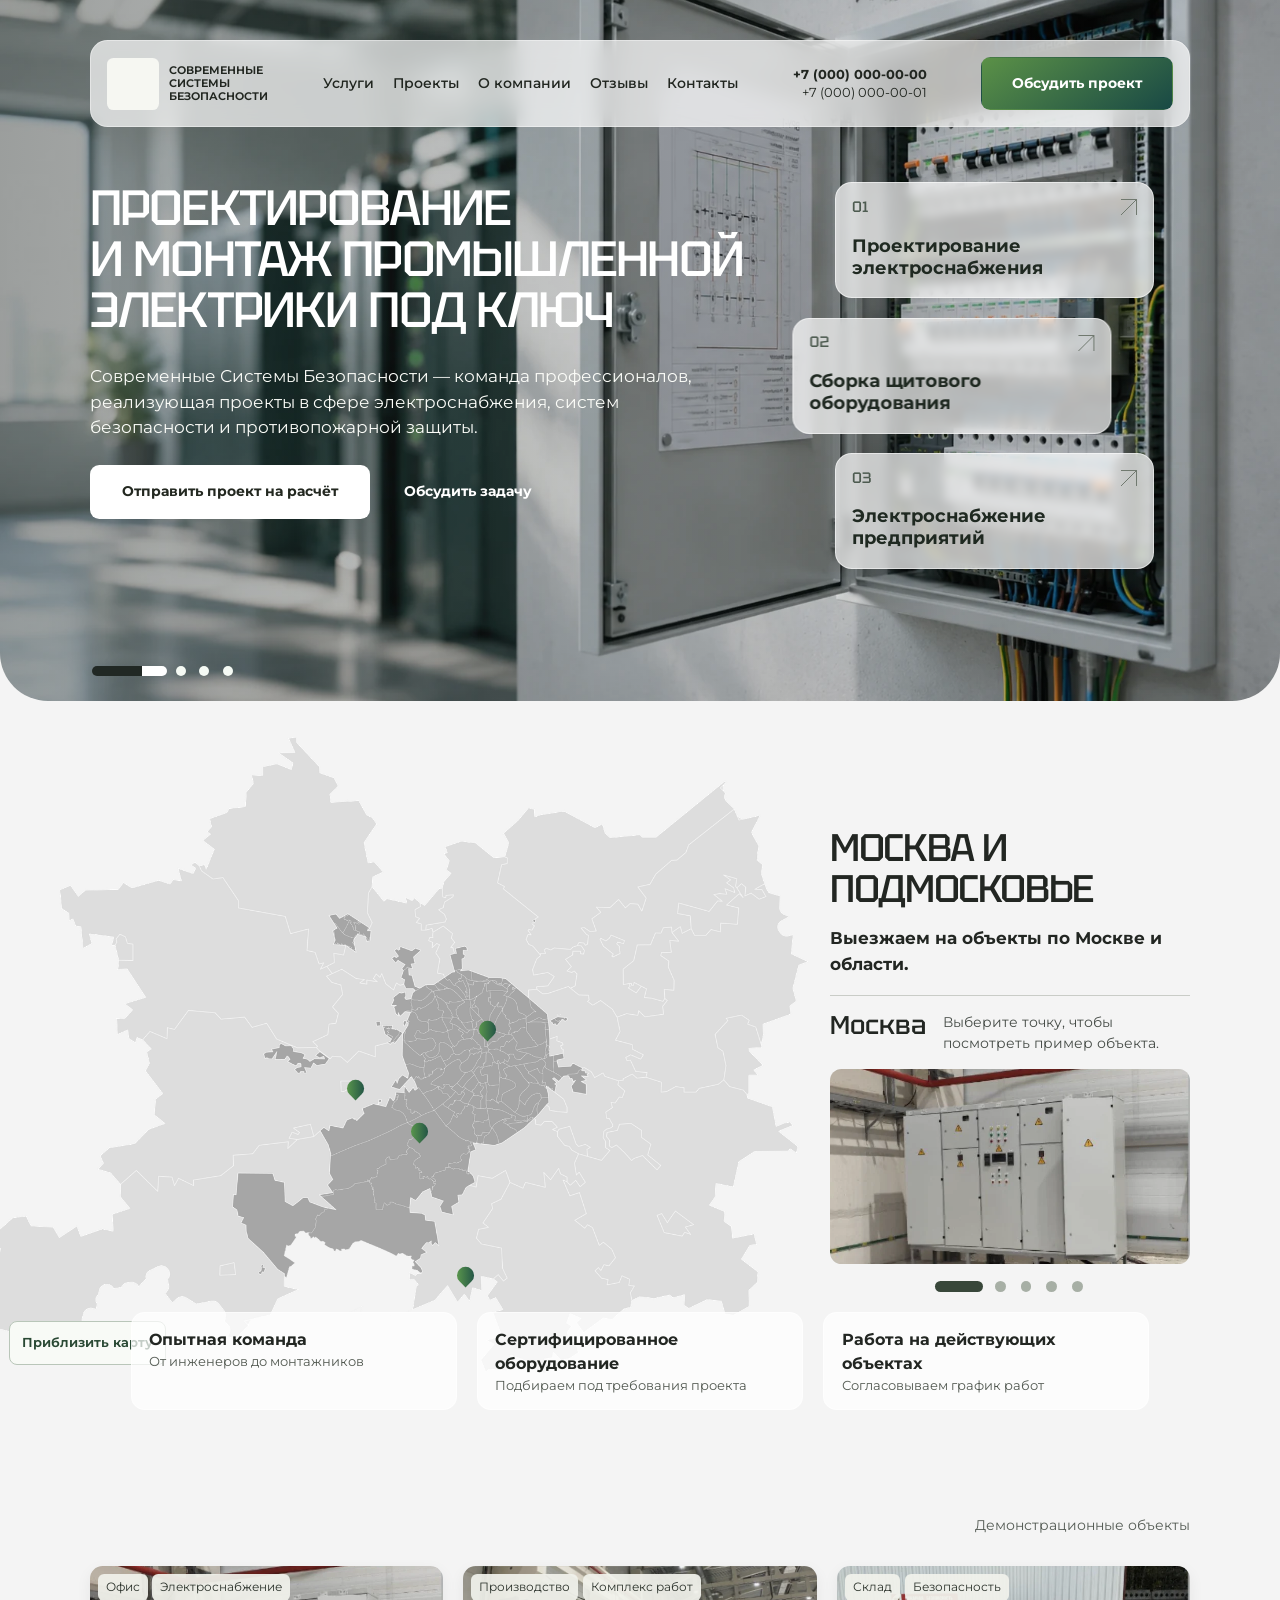
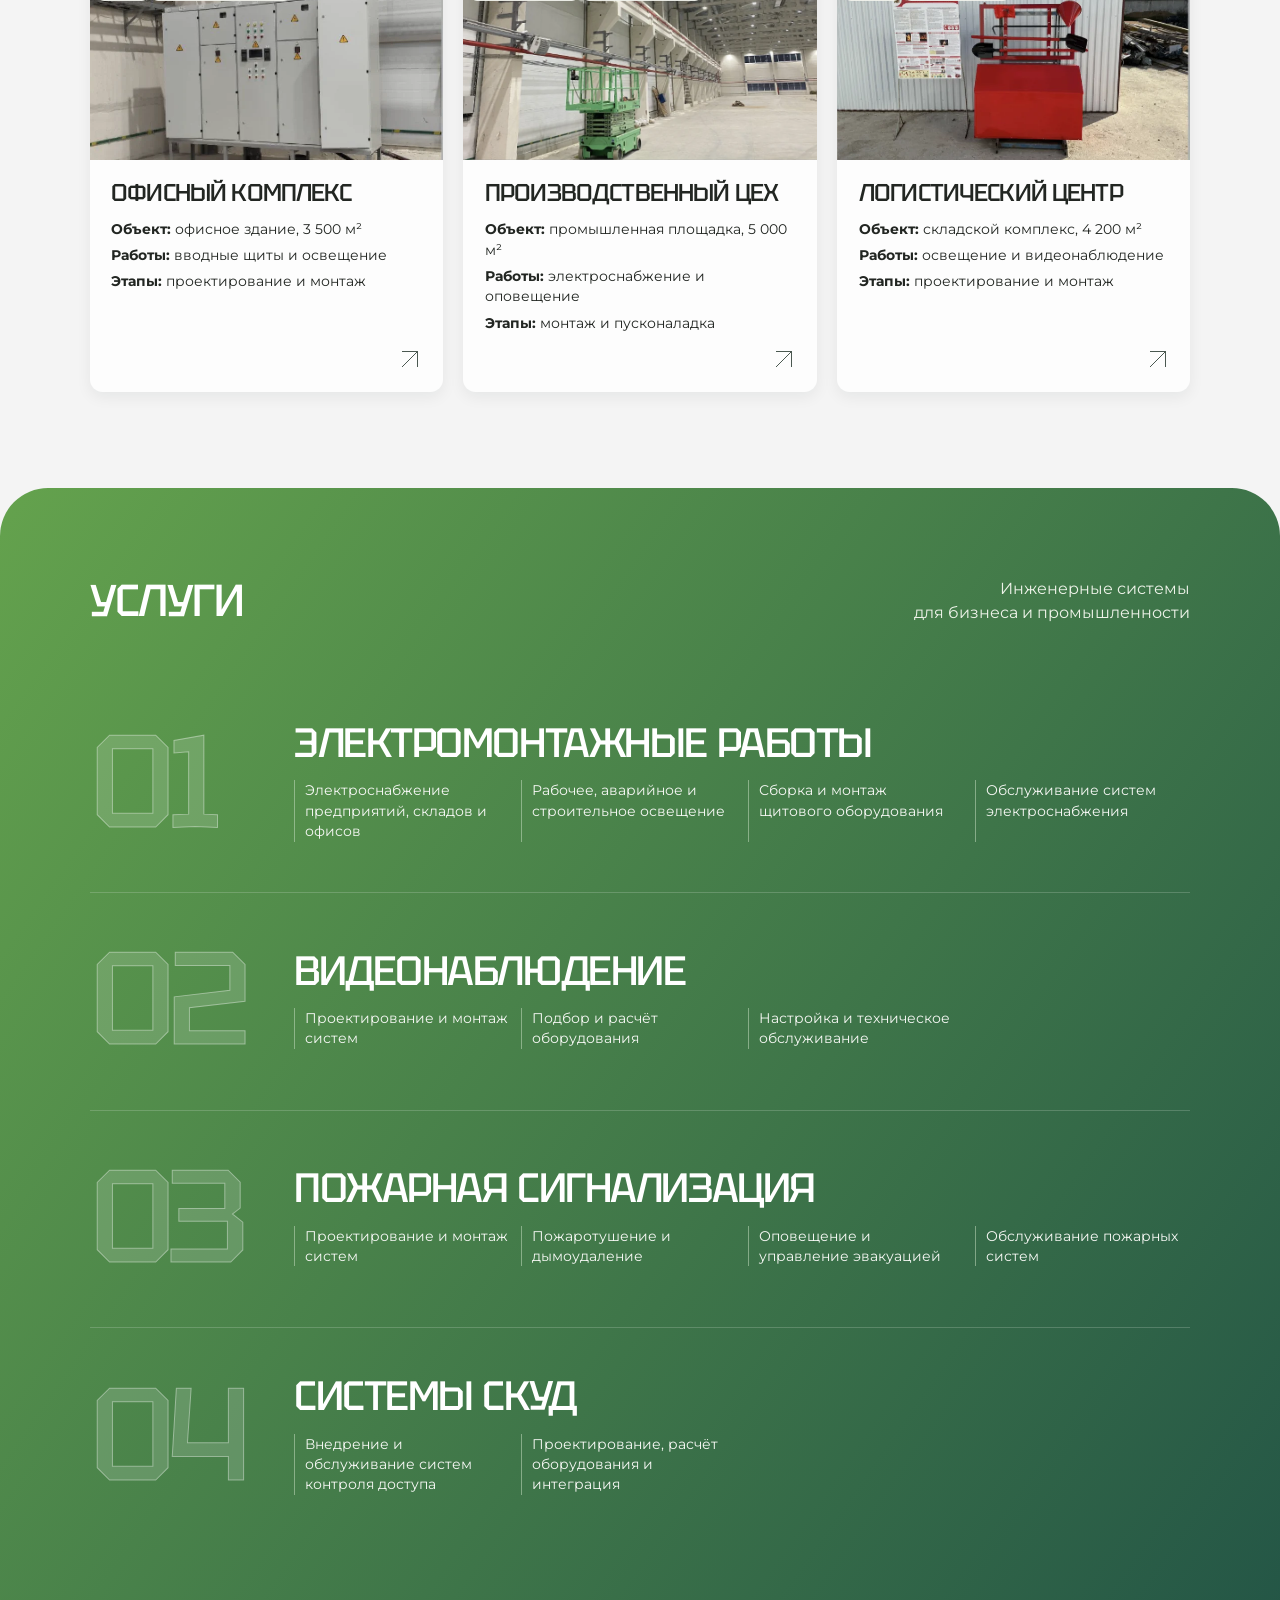
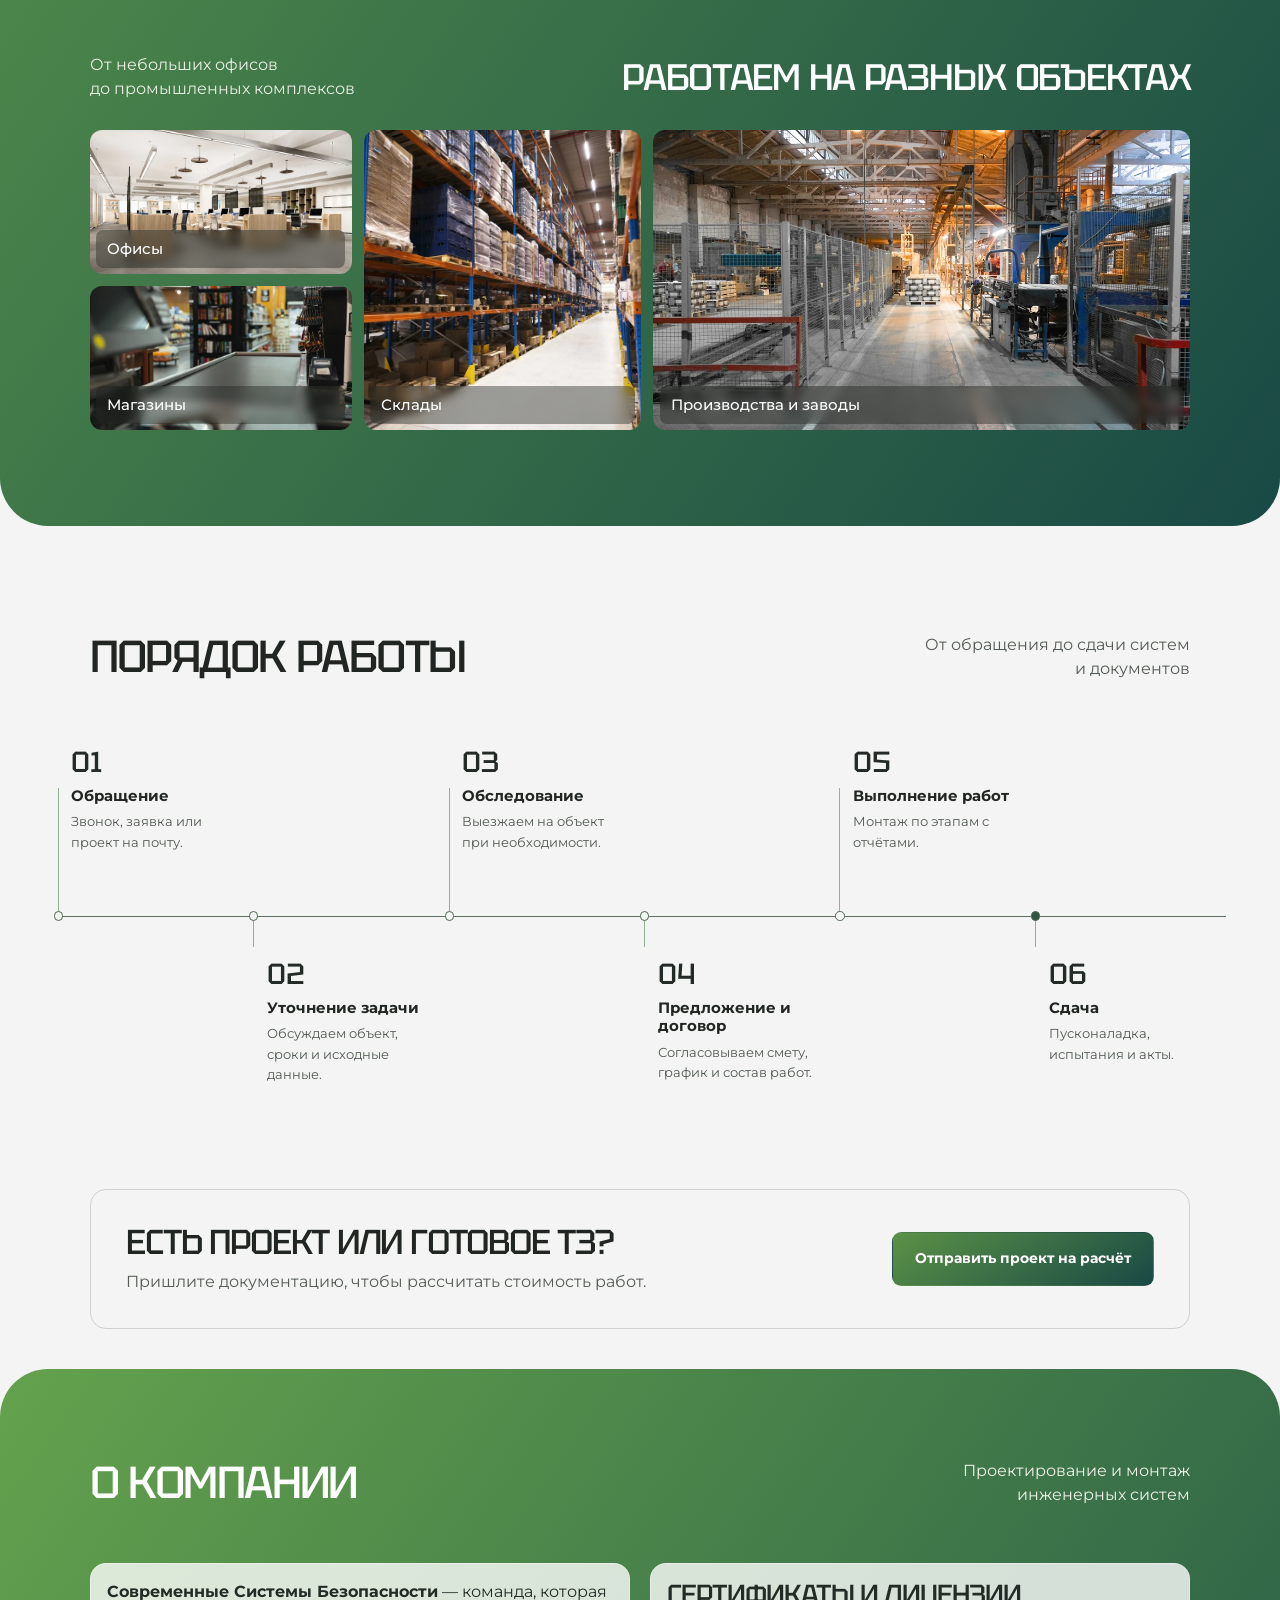
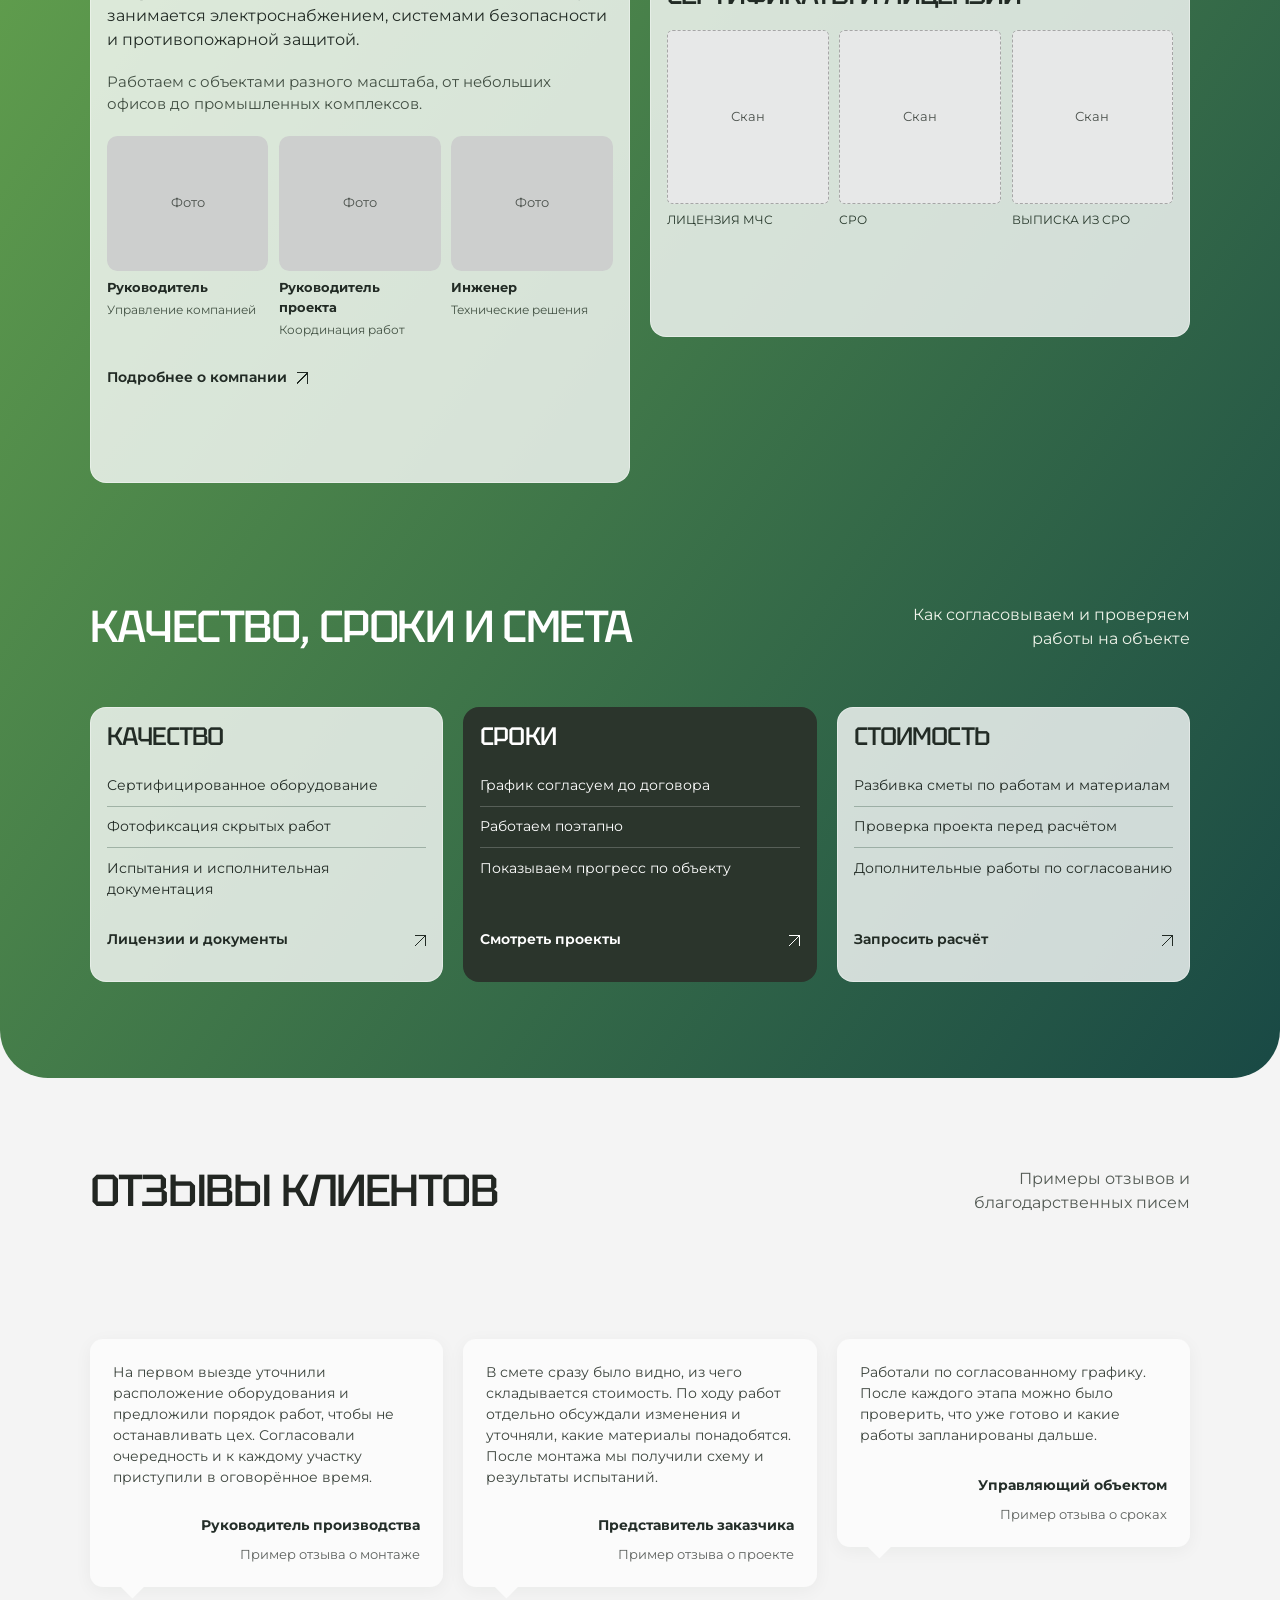
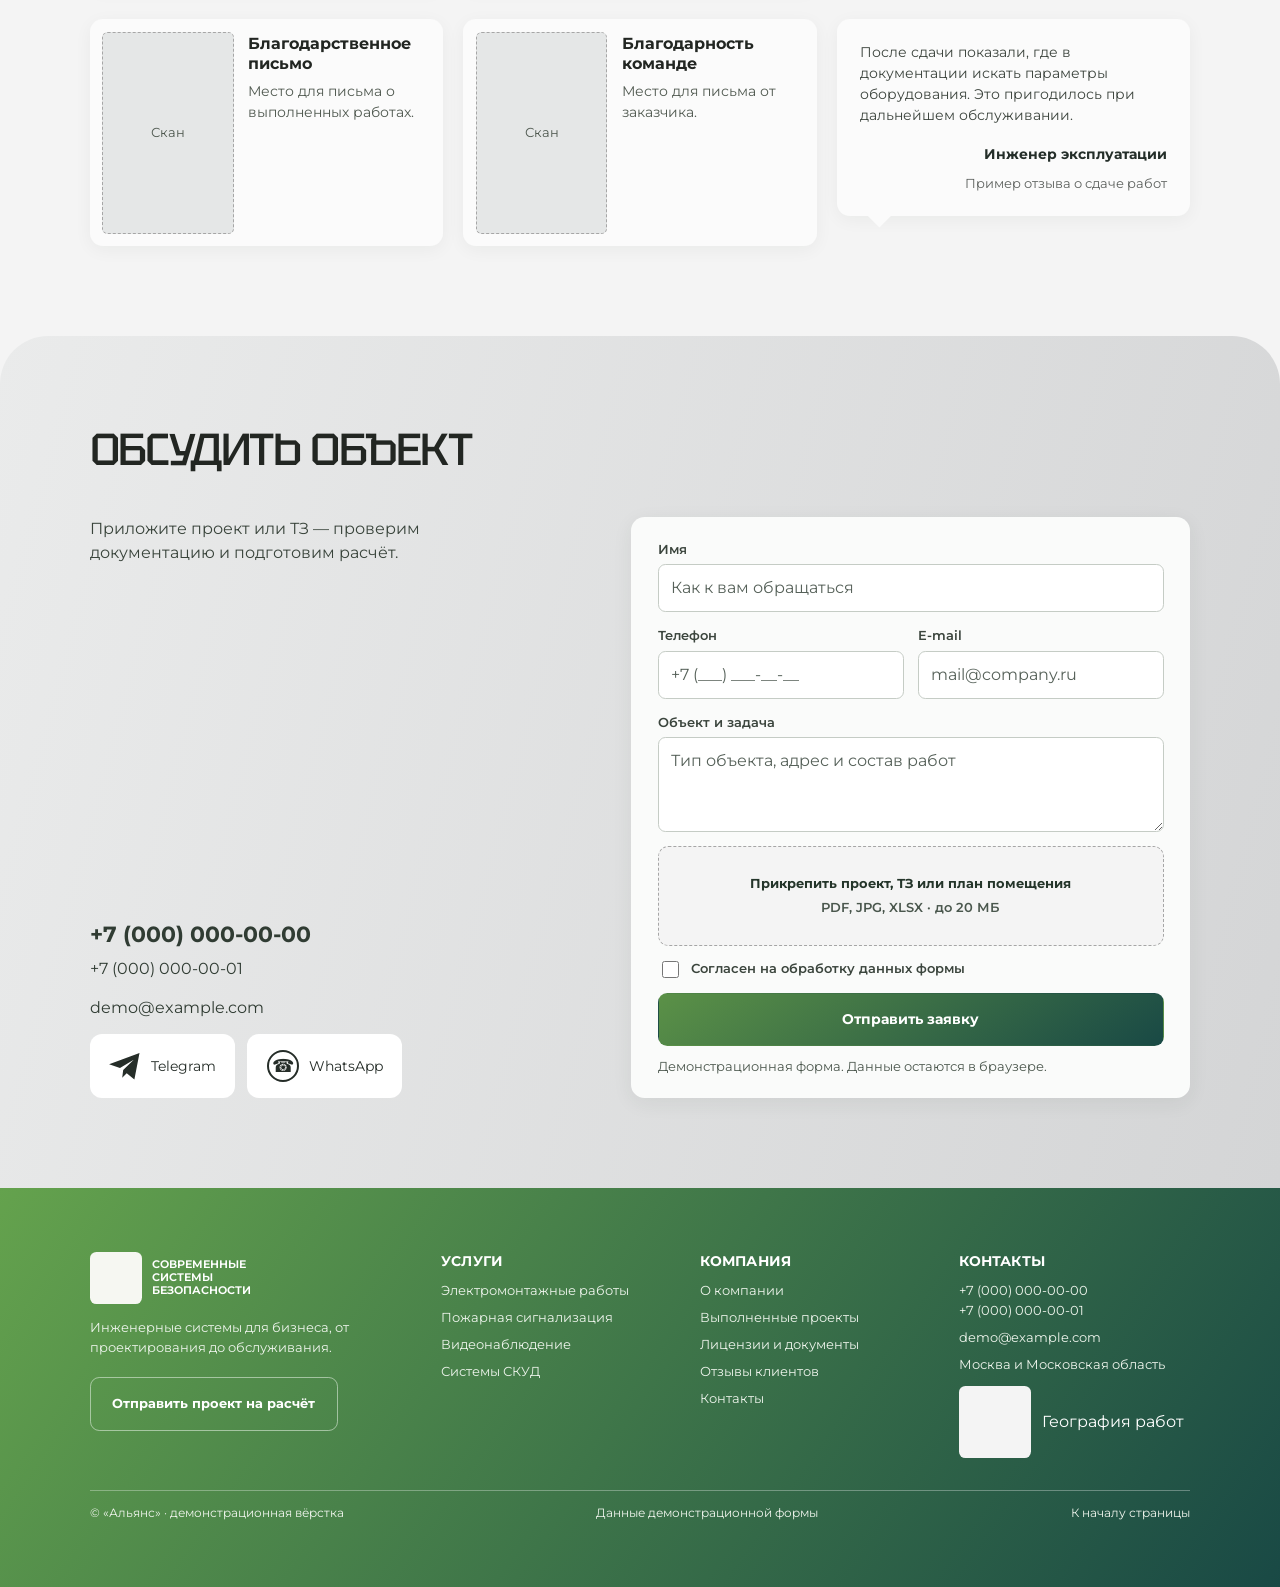
==== commit 3407e399: "Use Splide for the homepage slider" ====
--- a/index.html
+++ b/index.html
@@ -6,23 +6,26 @@
   <meta name="description" content="Демонстрационная главная инженерной компании «Альянс».">
   <meta name="robots" content="noindex, nofollow">
   <title>Альянс — проектирование и монтаж промышленной электрики</title>
-  <link rel="stylesheet" href="components/base.css">
-  <link rel="stylesheet" href="components/hero.css">
-  <link rel="stylesheet" href="components/projects.css">
-  <link rel="stylesheet" href="components/services.css">
-  <link rel="stylesheet" href="components/process.css">
-  <link rel="stylesheet" href="components/company.css">
-  <link rel="stylesheet" href="components/reviews.css">
-  <link rel="stylesheet" href="components/contact.css">
-  <script defer src="components/hero.js"></script>
-  <script defer src="components/projects.js"></script>
-  <script defer src="components/contact.js"></script>
+  <link rel="stylesheet" href="styles/base.css">
+  <link rel="stylesheet" href="assets/vendor/splide/splide-core.min.css">
+  <link rel="stylesheet" href="components/hero/hero.css">
+  <link rel="stylesheet" href="components/projects/projects.css">
+  <link rel="stylesheet" href="components/services/services.css">
+  <link rel="stylesheet" href="components/process/process.css">
+  <link rel="stylesheet" href="components/company/company.css">
+  <link rel="stylesheet" href="components/reviews/reviews.css">
+  <link rel="stylesheet" href="components/contact/contact.css">
+  <link rel="stylesheet" href="components/footer/footer.css">
+  <script defer src="assets/vendor/splide/splide.min.js"></script>
+  <script defer src="components/hero/hero.js"></script>
+  <script defer src="components/projects/projects.js"></script>
+  <script defer src="components/contact/contact.js"></script>
 </head>
 <body>
   <a class="skip-link" href="#content">К содержанию</a>
 
   <header class="hero" id="top" data-hero="power">
-    <div class="hero__inner">
+    <div class="hero__inner splide" role="group" aria-label="Первый экран">
       <div class="hero__bar">
         <a class="brand" href="#top" aria-label="Альянс, начало страницы">
           <span class="brand__mark" aria-hidden="true"></span>
@@ -45,8 +48,31 @@
 
       <div class="hero__grid">
         <div class="hero__copy">
-          <h1 class="hero__title" id="hero-title">Проектирование<br> и монтаж промышленной<br> электрики под ключ</h1>
-          <p class="hero__description" id="hero-description">Современные Системы Безопасности — команда профессионалов, реализующая проекты в сфере электроснабжения, систем безопасности и противопожарной защиты.</p>
+          <div class="splide__track">
+            <ul class="splide__list">
+              <li class="hero__slide splide__slide" data-hero="power" aria-label="Промышленная электрика">
+                <h1 class="hero__title" id="hero-title">Проектирование
+                и монтаж промышленной
+                электрики под ключ</h1>
+                <p class="hero__description" id="hero-description">Современные Системы Безопасности — команда профессионалов, реализующая проекты в сфере электроснабжения, систем безопасности и противопожарной защиты.</p>
+              </li>
+              <li class="hero__slide splide__slide" data-hero="panels" aria-label="Щитовое оборудование">
+                <h2 class="hero__title">Сборка щитового
+                оборудования</h2>
+                <p class="hero__description">Подбираем комплектующие, собираем щиты и проверяем оборудование перед установкой.</p>
+              </li>
+              <li class="hero__slide splide__slide" data-hero="supply" aria-label="Электроснабжение предприятий">
+                <h2 class="hero__title">Электроснабжение
+                предприятий</h2>
+                <p class="hero__description">Проектируем и монтируем сети на производственных, складских и коммерческих объектах.</p>
+              </li>
+              <li class="hero__slide splide__slide" data-hero="security" aria-label="Безопасность объектов">
+                <h2 class="hero__title">Системы
+                безопасности</h2>
+                <p class="hero__description">Объединяем видеонаблюдение, контроль доступа и противопожарную защиту под задачи объекта.</p>
+              </li>
+            </ul>
+          </div>
           <div class="hero__actions">
             <a class="button button--light" href="#contact">Отправить проект на расчёт</a>
             <a class="button button--clear" href="#contact">Обсудить задачу</a>
@@ -59,12 +85,7 @@
         </ol>
       </div>
 
-      <div class="hero__pagination" role="group" aria-label="Направления на первом экране" hidden>
-        <button type="button" aria-label="Промышленная электрика" aria-pressed="true" data-hero-slide="power"></button>
-        <button type="button" aria-label="Щитовое оборудование" aria-pressed="false" data-hero-slide="panels"></button>
-        <button type="button" aria-label="Электроснабжение предприятий" aria-pressed="false" data-hero-slide="supply"></button>
-        <button type="button" aria-label="Безопасность объектов" aria-pressed="false" data-hero-slide="security"></button>
-      </div>
+      <ul class="hero__pagination splide__pagination"></ul>
     </div>
   </header>
 
@@ -73,7 +94,7 @@
       <h2 class="visually-hidden" id="projects-heading">Выполненные работы</h2>
       <div class="projects__map-layout wrap">
         <div class="projects__map" role="group" aria-label="Карта демонстрационных объектов">
-          <div class="projects__map-art" aria-hidden="true"><img src="assets/moscow-region.webp" alt="" width="1400" height="1157"></div>
+          <div class="projects__map-art" aria-hidden="true"><img src="assets/images/moscow-region.webp" alt="" width="1400" height="1157"></div>
           <div class="projects__pins" role="group" aria-label="Выбор объекта на карте"></div>
           <div class="projects__map-actions" hidden>
             <button class="projects__zoom" type="button" aria-pressed="false">Приблизить карту</button>
@@ -86,7 +107,7 @@
             <strong id="project-size">Москва</strong>
             <p id="project-description">Выберите точку, чтобы посмотреть пример объекта.</p>
           </div>
-          <img class="projects__photo" id="project-photo" src="assets/project-office.webp" alt="Распределительное оборудование" width="704" height="518">
+          <img class="projects__photo" id="project-photo" src="assets/images/project-office.webp" alt="Распределительное оборудование" width="704" height="518">
           <div class="projects__pagination" role="group" aria-label="Переключение объектов" hidden></div>
         </article>
         <p class="visually-hidden" id="project-status" role="status"></p>
@@ -101,7 +122,7 @@
         <div class="projects__grid">
           <article class="project-card">
             <div class="project-card__media">
-              <img src="assets/project-office.webp" alt="Шкафы распределительного оборудования" width="704" height="518" loading="lazy">
+              <img src="assets/images/project-office.webp" alt="Шкафы распределительного оборудования" width="704" height="518" loading="lazy">
               <div class="project-card__tags"><span>Офис</span><span>Электроснабжение</span></div>
             </div>
             <div class="project-card__body">
@@ -114,7 +135,7 @@
           </article>
           <article class="project-card">
             <div class="project-card__media">
-              <img src="assets/project-factory.webp" alt="Производственный цех с монтажным подъёмником" width="920" height="435" loading="lazy">
+              <img src="assets/images/project-factory.webp" alt="Производственный цех с монтажным подъёмником" width="920" height="435" loading="lazy">
               <div class="project-card__tags"><span>Производство</span><span>Комплекс работ</span></div>
             </div>
             <div class="project-card__body">
@@ -127,7 +148,7 @@
           </article>
           <article class="project-card">
             <div class="project-card__media">
-              <img src="assets/project-warehouse.webp" alt="Пожарное оборудование у стены склада" width="704" height="458" loading="lazy">
+              <img src="assets/images/project-warehouse.webp" alt="Пожарное оборудование у стены склада" width="704" height="458" loading="lazy">
               <div class="project-card__tags"><span>Склад</span><span>Безопасность</span></div>
             </div>
             <div class="project-card__body">
@@ -177,10 +198,10 @@
         </ol>
         <div class="services__objects-heading"><p>От небольших офисов<br> до промышленных комплексов</p><h3>Работаем на разных объектах</h3></div>
         <div class="services__objects">
-          <figure class="services__object"><img src="assets/office.webp" width="680" height="440" alt="" loading="lazy"><figcaption>Офисы</figcaption></figure>
-          <figure class="services__object"><img src="assets/store.webp" width="680" height="440" alt="" loading="lazy"><figcaption>Магазины</figcaption></figure>
-          <figure class="services__object services__object--warehouse"><img src="assets/collage-warehouse.webp" width="680" height="690" alt="" loading="lazy"><figcaption>Склады</figcaption></figure>
-          <figure class="services__object services__object--factory"><img src="assets/collage-factory.webp" width="1050" height="550" alt="" loading="lazy"><figcaption>Производства и заводы</figcaption></figure>
+          <figure class="services__object"><img src="assets/images/office.webp" width="680" height="440" alt="" loading="lazy"><figcaption>Офисы</figcaption></figure>
+          <figure class="services__object"><img src="assets/images/store.webp" width="680" height="440" alt="" loading="lazy"><figcaption>Магазины</figcaption></figure>
+          <figure class="services__object services__object--warehouse"><img src="assets/images/collage-warehouse.webp" width="680" height="690" alt="" loading="lazy"><figcaption>Склады</figcaption></figure>
+          <figure class="services__object services__object--factory"><img src="assets/images/collage-factory.webp" width="1050" height="550" alt="" loading="lazy"><figcaption>Производства и заводы</figcaption></figure>
         </div>
       </div>
     </section>
--- a/styles/base.css
+++ b/styles/base.css
@@ -0,0 +1,129 @@
+@font-face {
+  font-family: Montserrat;
+  src: url('../assets/fonts/montserrat.ttf') format('truetype');
+  font-style: normal;
+  font-weight: 100 900;
+  font-display: swap;
+}
+
+@font-face {
+  font-family: Tektur;
+  src: url('../assets/fonts/tektur.ttf') format('truetype');
+  font-style: normal;
+  font-weight: 400 900;
+  font-display: swap;
+}
+
+*, *::before, *::after { box-sizing: border-box; }
+html { scroll-behavior: smooth; }
+body {
+  margin: 0;
+  background: #f4f4f4;
+  color: #222622;
+  font: 1rem/1.5 Montserrat, 'Segoe UI', Arial, sans-serif;
+}
+h1, h2, h3, h4, p, ul, ol, figure, blockquote { margin: 0; }
+ul, ol { padding: 0; list-style: none; }
+img { display: block; max-width: 100%; }
+a { color: inherit; text-decoration: none; }
+button, input, textarea { color: inherit; font: inherit; }
+button { cursor: pointer; }
+[hidden] { display: none !important; }
+[id] { scroll-margin-block-start: 1rem; }
+
+:is(a, button, input, textarea):focus-visible {
+  outline: 3px solid #2e703f;
+  outline-offset: 3px;
+  box-shadow: 0 0 0 3px #fff;
+}
+
+.visually-hidden {
+  position: absolute;
+  width: 1px;
+  height: 1px;
+  margin: -1px;
+  padding: 0;
+  overflow: hidden;
+  clip: rect(0, 0, 0, 0);
+  clip-path: inset(50%);
+  white-space: nowrap;
+  border: 0;
+}
+.skip-link {
+  position: absolute;
+  inset: .75rem auto auto .75rem;
+  z-index: 10;
+  padding: .65rem 1rem;
+  transform: translateY(-150%);
+  border-radius: .4rem;
+  background: #fff;
+  color: #1d422e;
+}
+.skip-link:focus { transform: none; }
+.wrap { width: 86%; max-width: 1240px; margin-inline: auto; }
+.green-panel { color: #fff; background: linear-gradient(125deg, #64a24d, #194945); }
+
+.section-heading {
+  display: flex;
+  justify-content: space-between;
+  align-items: flex-start;
+  gap: 1.25rem;
+}
+.section-heading p { max-width: 18rem; color: #535a54; text-align: right; }
+.green-panel .section-heading p { color: #eef3e9; }
+h1, h2, h3, h4, .display-type {
+  font-family: Tektur, Bahnschrift, 'Arial Narrow', 'Segoe UI', sans-serif;
+  font-weight: 500;
+  line-height: 1.06;
+  letter-spacing: -.035em;
+}
+h2, .section-heading h3 { font-size: clamp(2rem, 3.5vw, 3.125rem); text-transform: uppercase; }
+
+.brand { display: inline-flex; align-items: center; flex: none; gap: .66rem; text-align: left; }
+.brand__mark {
+  width: 3.25rem;
+  height: 3.25rem;
+  flex: none;
+  border-radius: .4rem;
+  background: #f6f7f2;
+}
+.brand__name { font-size: .69rem; font-weight: 650; text-transform: uppercase; line-height: 1.18; }
+.button {
+  min-height: 3.35rem;
+  display: inline-flex;
+  align-items: center;
+  justify-content: center;
+  padding: .72rem 1.35rem;
+  border: 1px solid transparent;
+  border-radius: .58rem;
+  text-align: center;
+  font-size: .875rem;
+  font-weight: 700;
+}
+.button--green { color: #fff; background: linear-gradient(145deg, #5b9147, #194945); }
+.button--green:hover { background: #254d3b; }
+.button--light { color: #232820; background: #fff; }
+.button--light:hover { background: #e9f0e5; }
+.button--clear { color: #fff; background: transparent; }
+.button--clear:hover { background: #ffffff24; }
+.button--outline { color: #fff; background: transparent; border-color: #ddebdb99; }
+.button--outline:hover { background: #ffffff24; }
+.diagonal-arrow::after {
+  content: '';
+  width: 1rem;
+  height: 1rem;
+  border: solid currentColor;
+  border-width: 1px 1px 0 0;
+  background: linear-gradient(135deg, transparent calc(50% - .5px), currentColor calc(50% - .5px), currentColor calc(50% + .5px), transparent calc(50% + .5px));
+}
+
+@media (max-width: 700px) {
+  .wrap { width: calc(100% - 2.5rem); }
+  .section-heading { display: grid; gap: .65rem; }
+  .section-heading p { text-align: left; }
+  h2, .section-heading h3 { font-size: clamp(1.65rem, 6.6vw, 1.9rem); }
+}
+
+@media (prefers-reduced-motion: reduce) {
+  html { scroll-behavior: auto; }
+}
--- a/components/hero/hero.css
+++ b/components/hero/hero.css
@@ -0,0 +1,107 @@
+.hero {
+  min-height: 43.8125rem;
+  display: grid;
+  padding: 2.5rem 0 .5rem;
+  color: #fff;
+  border-radius: 0 0 3rem 3rem;
+  background: linear-gradient(90deg, #141b186b, #13191829 68%, #15171426), url('../../assets/images/cabinet.webp') center / cover;
+}
+.hero[data-hero='panels'] { background-image: linear-gradient(90deg, #12221ce8, #12221c55), url('../../assets/images/switchgear.webp'); }
+.hero[data-hero='supply'] { background-image: linear-gradient(90deg, #12221ceb, #12221c4d), url('../../assets/images/factory.webp'); }
+.hero[data-hero='security'] { background-image: linear-gradient(90deg, #12221ceb, #12221c55), url('../../assets/images/warehouse.webp'); }
+.hero__inner { width: 86%; max-width: 1240px; margin-inline: auto; display: flex; flex-direction: column; }
+.hero__inner.splide { visibility: visible; }
+.hero__bar {
+  position: relative;
+  z-index: 2;
+  display: flex;
+  align-items: center;
+  justify-content: space-between;
+  gap: clamp(.75rem, 1.55vw, 1.5rem);
+  min-height: 5.45rem;
+  padding: .75rem 1rem;
+  color: #212620;
+  background: #ffffffb3;
+  border: 1px solid #ffffff65;
+  border-radius: 1.1rem;
+  backdrop-filter: blur(10px);
+}
+.hero__navigation { display: flex; align-items: center; gap: clamp(.75rem, 1.5vw, 1.8rem); font-size: .88rem; }
+.hero__navigation a { display: inline-flex; align-items: center; min-height: 2.75rem; font-weight: 550; white-space: nowrap; }
+.hero__navigation a:hover { text-decoration: underline; }
+.hero__phones { flex: none; display: grid; text-align: right; line-height: 1.3; font-size: .83rem; }
+.hero__contact { flex: none; min-width: 12rem; }
+
+.hero__grid { display: grid; grid-template-columns: minmax(0, 1fr) minmax(14.5rem, 30%); gap: 2.5rem; align-items: start; margin: 3.45rem 2.25rem 0 0; }
+.hero__copy { max-width: 48rem; }
+.hero__inner:not(.is-initialized) .hero__slide:not(:first-child),
+.hero__inner.is-initialized .hero__slide:not(.is-active) { height: 0; visibility: hidden; }
+.hero__title { font-size: clamp(2.5rem, 3.87vw, 3.5rem); text-transform: uppercase; line-height: 1.03; white-space: pre-line; }
+.hero__description { max-width: 41rem; margin-top: 1.7rem; font-size: clamp(.95rem, 1.35vw, 1.125rem); color: #fbfcf8; }
+.hero__actions { display: flex; flex-wrap: wrap; gap: .75rem; margin-top: 1.55rem; }
+.hero__actions .button--light { min-width: min(100%, 17.5rem); }
+.hero__directions { display: grid; gap: 1.2rem; justify-items: end; }
+.hero__directions li { width: min(100%, 22.6rem); }
+.hero__directions li:nth-child(2) { transform: translateX(-13.33%); }
+.hero__directions a {
+  position: relative;
+  min-height: 7.25rem;
+  display: flex;
+  flex-direction: column;
+  justify-content: space-between;
+  gap: .8rem;
+  padding: 1.05rem 2.7rem 1.15rem 1rem;
+  background: #ffffffb3;
+  color: #1f2921;
+  border: 1px solid #fff8;
+  border-radius: 1.05rem;
+  backdrop-filter: blur(5px);
+}
+.hero__directions a::after { position: absolute; inset: 1rem 1rem auto auto; color: #70796f; }
+.hero__directions a:hover { background: #fff; }
+.hero__directions span { font: 500 .95rem/1 Tektur, Bahnschrift, sans-serif; color: #4d5b50; }
+.hero__directions strong { max-width: 14.5rem; font-size: 1.12rem; line-height: 1.23; }
+.hero__pagination { justify-content: flex-start; margin-top: auto; padding-top: .75rem; }
+.hero__pagination:empty { display: none; }
+.hero__pagination button { display: block; position: relative; width: 1.45rem; height: 2.75rem; padding: 0; border: 0; background: transparent; }
+.hero__pagination button::after { content: ''; display: block; width: .63rem; height: .63rem; margin: auto; border-radius: 1rem; background: #f5faf4; }
+.hero__pagination button[aria-selected='true'] { width: 5rem; }
+.hero__pagination button[aria-selected='true']::after { width: 4.7rem; background: linear-gradient(90deg, #212824 0 67%, #fff 67%); }
+.hero__menu-toggle { width: 2.75rem; min-height: 2.75rem; padding: 0; }
+.hero__menu-toggle span { width: .95rem; height: .65rem; border-block: 1px solid currentColor; background: linear-gradient(currentColor, currentColor) center / 100% 1px no-repeat; }
+
+@media (max-width: 1180px) {
+  .hero__phones { display: none; }
+  .hero__grid { gap: 1.5rem; margin-inline-end: 0; }
+  .hero__directions li:nth-child(2) { transform: none; }
+}
+
+@media (max-width: 900px) {
+  .hero { min-height: 39rem; }
+  .hero__contact { display: none; }
+  .hero__navigation { gap: 1rem; }
+  .hero__title { white-space: normal; }
+}
+
+@media (max-width: 700px) {
+  .hero { min-height: 0; padding: 2rem 0 .45rem; border-radius: 0 0 2.5rem 2.5rem; background-position: 31% center; }
+  .hero__inner { width: calc(100% - 2.5rem); }
+  .hero__bar { min-height: 4.125rem; padding: .55rem .75rem; flex-wrap: wrap; }
+  .brand__mark { width: 2.75rem; height: 2.75rem; }
+  .hero__navigation { width: 100%; flex-wrap: wrap; gap: .2rem .8rem; }
+  .hero__grid { grid-template-columns: minmax(0, 1fr); gap: 2rem; margin-top: 2.05rem; }
+  .hero__title { max-width: 32rem; font-size: clamp(1.5rem, 6.55vw, 2.3rem); line-height: 1.09; white-space: pre-line; }
+  .hero__description { margin-top: 1rem; max-width: 31rem; font-size: 1rem; }
+  .hero__actions { flex-direction: column; gap: 1rem; margin-top: 1.5rem; }
+  .hero__actions .button { min-height: 3.125rem; padding-inline: .75rem; }
+  .hero__directions { grid-template-columns: minmax(0, 1fr); gap: 1.25rem; justify-items: stretch; }
+  .hero__directions li { width: 100%; }
+  .hero__directions a { min-height: 5.25rem; padding: 1rem 2.75rem 1rem 1rem; border-radius: 1rem; }
+  .hero__directions span { font-size: .9rem; }
+  .hero__directions strong { max-width: none; font-size: 1rem; }
+  .hero__pagination { padding-top: .85rem; }
+}
+
+@media (max-width: 400px) {
+  .hero__title { white-space: normal; }
+}
--- a/components/projects/projects.css
+++ b/components/projects/projects.css
@@ -0,0 +1,66 @@
+.projects { padding: 1.5rem 0 6rem; }
+.projects__map-layout { display: grid; grid-template-columns: minmax(0, 1fr) minmax(0, 32.75%); align-items: start; gap: 1.25rem; }
+.projects__map { position: relative; width: calc(100% + min(7vw, 100px)); margin-inline-start: calc(-1 * min(7vw, 100px)); aspect-ratio: 920 / 740; }
+.projects__map-art, .projects__pins { position: absolute; inset: 0; }
+.projects__map-art { overflow: hidden; }
+.projects__map-art img { width: 100%; height: 100%; }
+.projects__map-actions { position: absolute; inset: auto auto .7rem .55rem; }
+.projects__zoom { min-height: 2.75rem; padding: .3rem .75rem; border: 1px solid #b9c6b9; border-radius: .5rem; background: #f8faf6; color: #294833; font-size: .82rem; font-weight: 650; }
+.projects__zoom:hover { background: #e7efe4; }
+.projects__pin { position: absolute; width: 2.75rem; height: 2.75rem; display: grid; place-items: center; transform: translate(-50%, -50%); border: 0; border-radius: 50%; padding: 0; background: transparent; }
+.projects__pin::after { content: ''; width: 1.05rem; height: 1.05rem; transform: rotate(-45deg); border-radius: 50% 50% 50% 0; background: linear-gradient(135deg, #64a24d, #194945); }
+.projects__pin[aria-pressed='true']::after { width: 1.35rem; height: 1.35rem; }
+.projects__pin[aria-pressed='true']::before { content: ''; position: absolute; z-index: 1; inset: calc(50% - .3rem) auto auto calc(50% - .2rem); width: .4rem; height: .4rem; border-radius: 50%; background: #f4f4f4; }
+.projects__pin:hover::after { filter: brightness(1.2); }
+.projects__pin[aria-pressed='true'] { z-index: 1; }
+.projects__details { min-width: 0; padding-top: clamp(1rem, 8.05vw, 7.25rem); }
+.projects__city { font-size: clamp(1.8rem, 3vw, 2.8rem); text-transform: uppercase; }
+.projects__name { margin-top: 1rem; font-size: 1.08rem; font-weight: 700; }
+.projects__facts { display: flex; align-items: flex-start; gap: 1.1rem; padding: 1rem 0 .9rem; margin-top: 1.1rem; border-top: 1px solid #c9ccc7; }
+.projects__facts strong { flex: none; font: 500 clamp(1.3rem, 2vw, 2.1rem)/1.05 Tektur, Bahnschrift, sans-serif; }
+.projects__facts p { max-width: 19rem; color: #464c47; font-size: .9rem; }
+.projects__photo { width: 100%; height: auto; aspect-ratio: 1.85; object-fit: cover; border-radius: .72rem; }
+.projects__pagination { display: flex; flex-wrap: wrap; justify-content: center; }
+.projects__pagination button { width: 1.6rem; min-height: 2.75rem; padding: 0; display: grid; place-items: center; border: 0; border-radius: .5rem; background: none; }
+.projects__pagination button::after { content: ''; width: .66rem; height: .66rem; border-radius: 1rem; background: #a7afa5; }
+.projects__pagination button[aria-pressed='true'] { width: 3.6rem; }
+.projects__pagination button[aria-pressed='true']::after { width: 3rem; background: #38473a; }
+.projects__features { position: relative; display: grid; grid-template-columns: repeat(3, minmax(0, 1fr)); gap: 1.25rem; margin-top: -4rem; padding-inline: clamp(0px, 3.2vw, 3rem); }
+.projects__features li { min-height: 4.7rem; padding: .9rem 1.1rem; border: 1px solid #fff9; border-radius: .85rem; background: #ffffffb8; }
+.projects__features strong, .projects__features span { display: block; }
+.projects__features strong { font-size: 1rem; }
+.projects__features span { color: #515850; font-size: .8rem; }
+.projects__portfolio { margin-top: clamp(3rem, 8vw, 7.125rem); }
+.projects__list-heading { margin-bottom: 1.8rem; text-align: right; }
+.projects__list-heading span { color: #555c55; font-size: .85rem; }
+.projects__grid { display: grid; grid-template-columns: repeat(3, minmax(0, 1fr)); gap: 1.3rem; }
+.project-card { min-width: 0; display: flex; flex-direction: column; overflow: hidden; border-radius: .78rem; background: #fdfdfd; box-shadow: 0 5px 15px #12271e10; }
+.project-card__media { position: relative; }
+.project-card__media img { width: 100%; height: auto; aspect-ratio: 1.82; object-fit: cover; }
+.project-card__tags { position: absolute; top: .5rem; left: .5rem; right: .5rem; display: flex; flex-wrap: wrap; gap: .3rem; }
+.project-card__tags span { padding: .32rem .5rem; border-radius: .38rem; background: #f2f3eced; color: #2c332c; font-size: .72rem; }
+.project-card__body { flex: 1; position: relative; min-height: 13.6rem; padding: 1.3rem 1.35rem 3.3rem; }
+.project-card__body h4 { text-transform: uppercase; font-size: clamp(1.15rem, 1.9vw, 1.65rem); margin-bottom: .8rem; }
+.project-card__body p { margin: .35rem 0; font-size: .86rem; }
+.project-card__map-link { position: absolute; inset: auto .65rem .65rem auto; display: grid; width: 2.75rem; height: 2.75rem; place-items: center; border: 0; border-radius: .35rem; background: transparent; color: #4a5850; }
+.project-card__map-link:hover { background: #e7efe4; }
+
+@media (max-width: 940px) {
+  .projects__features { margin-top: 1rem; }
+  .project-card__body { padding-inline: .85rem; }
+}
+
+@media (max-width: 700px) {
+  .projects { padding: 3.5rem 0; }
+  .projects__map-layout { grid-template-columns: minmax(0, 1fr); gap: 0; }
+  .projects__map { width: calc(100% + 2.5rem); margin-inline-start: -1.25rem; aspect-ratio: 1; }
+  .projects__details { padding-top: 1.75rem; }
+  .projects__name { margin-top: .75rem; }
+  .projects__facts { margin-top: .7rem; }
+  .projects__features { grid-template-columns: 1fr; gap: .75rem; margin-top: 1.75rem; padding-inline: 0; }
+  .projects__features li { padding: .75rem 1rem; }
+  .projects__grid { grid-template-columns: minmax(0, 1fr); gap: 1.25rem; }
+  .projects__portfolio { margin-top: 3rem; }
+  .projects__list-heading { margin-bottom: .9rem; }
+  .project-card__body { min-height: 12.5rem; padding-inline: 1.25rem; }
+}
--- a/components/services/services.css
+++ b/components/services/services.css
@@ -0,0 +1,39 @@
+.services { padding: clamp(3.5rem, 7vw, 6rem) 0 6rem; border-radius: 3rem; }
+.services__list { margin-top: 3.15rem; }
+.services__item { display: grid; grid-template-columns: minmax(6rem, 16.75%) minmax(0, 1fr); align-items: center; gap: 1.25rem; min-height: 13.6rem; padding: 2rem 0 2.35rem; border-bottom: 1px solid #d3e1d23b; }
+.services__item:last-child { border-bottom: 0; }
+.services__number { color: #ffffff26; font: 500 clamp(4rem, 10.25vw, 9.25rem)/1 Tektur, Bahnschrift, sans-serif; -webkit-text-stroke: 1px #fff6; letter-spacing: -.06em; }
+.services__body h3 { font-size: clamp(1.65rem, 3.2vw, 2.85rem); text-transform: uppercase; }
+.services__body ul { display: grid; grid-template-columns: repeat(4, minmax(0, 1fr)); gap: .72rem; margin-top: 1rem; }
+.services__body li { padding-inline-start: .65rem; border-inline-start: 1px solid #c8dec185; font-size: .88rem; line-height: 1.45; color: #f6f8f4; }
+.services__objects-heading { display: flex; align-items: center; justify-content: space-between; gap: 1rem; margin: 6.7rem 0 1.8rem; }
+.services__objects-heading h3 { font-size: clamp(1.65rem, 2.9vw, 2.3rem); text-transform: uppercase; text-align: right; }
+.services__objects-heading p { color: #eaf1e5; }
+.services__objects { display: grid; grid-template-columns: 1fr 1.06fr 2.05fr; grid-template-rows: repeat(2, minmax(0, 9rem)); gap: .75rem; }
+.services__object { position: relative; min-width: 0; overflow: hidden; border-radius: .76rem; background: #354e3d; }
+.services__object img { width: 100%; height: 100%; object-fit: cover; }
+.services__object figcaption { position: absolute; inset: auto .4rem .4rem; padding: .45rem .7rem; border-radius: .45rem; background: #2226226b; color: #fff; font-size: .95rem; font-weight: 500; backdrop-filter: blur(5px); }
+.services__object--warehouse { grid-column: 2; grid-row: 1 / 3; }
+.services__object--factory { grid-column: 3; grid-row: 1 / 3; }
+
+@media (max-width: 920px) {
+  .services__body ul { grid-template-columns: repeat(2, minmax(0, 1fr)); }
+  .services__objects { grid-template-rows: repeat(2, minmax(0, 7.25rem)); }
+}
+
+@media (max-width: 650px) {
+  .services { padding: 3.5rem 0; border-radius: 3rem; }
+  .services__list { margin-top: 3.5rem; }
+  .services__item { grid-template-columns: minmax(0, 1fr); gap: 1rem; align-items: start; min-height: 0; padding: 2.25rem 0 3.35rem; }
+  .services__item:first-child { padding-top: 0; }
+  .services__number { font-size: 4.25rem; }
+  .services__body h3 { font-size: clamp(1.6rem, 6.55vw, 2rem); overflow-wrap: break-word; }
+  .services__body ul { grid-template-columns: minmax(0, 1fr); gap: 1rem; margin-top: 1.3rem; }
+  .services__body li { font-size: .875rem; padding-inline-start: .6rem; }
+  .services__objects-heading { align-items: flex-start; flex-direction: column-reverse; margin: 4rem 0 1.5rem; gap: .6rem; }
+  .services__objects-heading h3 { text-align: left; }
+  .services__objects { grid-template-columns: 1fr 1fr; grid-template-rows: 12.5rem 13.75rem 13.75rem; gap: .75rem; }
+  .services__object--warehouse { grid-column: 1 / -1; grid-row: 2; }
+  .services__object--factory { grid-column: 1 / -1; grid-row: 3; }
+  .services__object figcaption { font-size: .8rem; padding-inline: .48rem; }
+}
--- a/components/process/process.css
+++ b/components/process/process.css
@@ -0,0 +1,40 @@
+.process { padding: clamp(3.5rem, 8.35vw, 7.5rem) 0 2.5rem; }
+.process__steps { display: grid; grid-template-columns: repeat(6, minmax(0, 1fr)); position: relative; min-height: 21rem; margin: 4.2rem -2.25rem 0; }
+.process__steps::before { content: ''; position: absolute; inset: 50% 0 auto; height: 1px; background: #5e7163; }
+.process__steps li { position: relative; min-width: 0; padding: 0 .8rem 0 1.1rem; }
+.process__steps li:nth-child(odd) { align-self: start; }
+.process__steps li:nth-child(even) { align-self: start; margin-top: 13.25rem; }
+.process__steps li::before { content: ''; position: absolute; top: 2.5rem; left: .25rem; width: 1px; height: 8rem; background: #97ad95; }
+.process__steps li:nth-child(even)::before { top: -2.75rem; height: 1.9rem; }
+.process__steps li::after { content: ''; position: absolute; top: 10.2rem; left: 0; width: .59rem; height: .59rem; border: 1px solid #4c674e; border-radius: 50%; background: #f4f4f4; }
+.process__steps li:nth-child(even)::after { top: -3.05rem; }
+.process__steps li:last-child::after { background: #315545; }
+.process__number { color: #242b26; font: 500 1.82rem/1 Tektur, Bahnschrift, sans-serif; }
+.process__steps h3 { margin-top: .48rem; font-family: Montserrat, Arial, sans-serif; font-size: .91rem; font-weight: 700; letter-spacing: normal; line-height: 1.25; }
+.process__steps p { margin-top: .4rem; color: #505850; font-size: .84rem; }
+.process__estimate { display: flex; justify-content: space-between; align-items: center; gap: 1rem; min-height: 8.75rem; margin-top: 6.55rem; padding: 1.55rem clamp(1rem, 2.8vw, 2.45rem); border: 1px solid #cdd2cd; border-radius: 1rem; }
+.process__estimate h3 { font-size: clamp(1.35rem, 2.7vw, 2.2rem); text-transform: uppercase; }
+.process__estimate p { margin-top: .55rem; color: #555c55; }
+.process__estimate .button { flex: none; }
+
+@media (max-width: 900px) {
+  .process__steps { grid-template-columns: repeat(3, minmax(0, 1fr)); gap: 2rem 1rem; min-height: 0; margin: 2rem 0 2.6rem; }
+  .process__steps::before { display: none; }
+  .process__steps li:nth-child(even) { margin-top: 0; }
+  .process__steps li::before, .process__steps li:nth-child(even)::before { top: .28rem; height: calc(100% - .28rem); }
+  .process__steps li::after, .process__steps li:nth-child(even)::after { top: .25rem; }
+  .process__estimate { margin-top: 3rem; }
+}
+
+@media (max-width: 620px) {
+  .process { padding: 3.5rem 0 2rem; }
+  .process__steps { grid-template-columns: minmax(0, 1fr); gap: 0; margin: 2.35rem 0 0; }
+  .process__steps li { min-height: 6.25rem; padding-inline-start: 1.85rem; }
+  .process__steps li::before, .process__steps li:nth-child(even)::before { top: .4rem; height: 100%; }
+  .process__steps li:last-child::before { display: none; }
+  .process__steps li::after, .process__steps li:nth-child(even)::after { top: .4rem; }
+  .process__number { font-size: 1.5rem; }
+  .process__steps h3 { font-size: 1rem; }
+  .process__estimate { flex-direction: column; align-items: stretch; gap: 1.35rem; min-height: 0; margin: 3rem min(5vw, 1.25rem) 0; padding: 1.8rem 1.25rem; }
+  .process__estimate h3 { font-size: 1.6rem; }
+}
--- a/components/company/company.css
+++ b/components/company/company.css
@@ -0,0 +1,40 @@
+.company { padding: clamp(3.5rem, 7vw, 6rem) 0 6rem; border-radius: 3rem; }
+.company__top { display: grid; grid-template-columns: 1fr 1fr; align-items: start; gap: 1.25rem; margin-top: 3.5rem; }
+.company__card { min-width: 0; padding: 1rem 1rem 1.4rem; color: #222b25; background: #ffffffc9; border: 1px solid #ffffff5e; border-radius: 1rem; }
+.company__top > .company__card:first-child { min-height: 32.5rem; }
+.company__top > .company__card:last-child { min-height: 23.4rem; }
+.company__card > p + p { margin-top: 1.2rem; color: #435044; font-size: .93rem; }
+.company__card h3 { margin-bottom: 1.35rem; font-size: clamp(1.36rem, 2.15vw, 1.75rem); text-transform: uppercase; }
+.company__team, .company__documents { display: grid; grid-template-columns: repeat(3, minmax(0, 1fr)); gap: .65rem; }
+.company__team { margin-top: 1.28rem; }
+.company__team strong, .company__team span { display: block; overflow-wrap: anywhere; }
+.company__team strong { margin-top: .38rem; font-size: .84rem; }
+.company__team span { margin-top: .24rem; color: #435244; font-size: .76rem; }
+.company__placeholder { display: grid; place-items: center; aspect-ratio: 1.2; color: #4b514c; background: #cdcfce; border-radius: .65rem; font-size: .82rem; }
+.company__placeholder--document { aspect-ratio: .93; border: 1px dashed #a6a6a6; border-radius: .35rem; background: #e7e8e8; }
+.company__documents span { display: block; margin-top: .42rem; color: #27382b; text-transform: uppercase; font-size: .75rem; }
+.company__standards { margin-top: 7.5rem; }
+.company__grid { display: grid; grid-template-columns: repeat(3, minmax(0, 1fr)); gap: 1.25rem; margin-top: 3.5rem; }
+.company__grid .company__card { display: grid; grid-template-rows: auto 1fr auto; min-height: 15.15rem; }
+.company__card--dark { color: #fff; background: #2b352c; border-color: transparent; }
+.company__grid h4 { margin-bottom: .95rem; text-transform: uppercase; font-size: 1.58rem; }
+.company__grid ul { margin-bottom: .8rem; }
+.company__grid li { padding: .6rem 0; border-bottom: 1px solid #4d685966; font-size: .88rem; }
+.company__card--dark li { border-color: #ffffff35; }
+.company__grid li:last-child { border-bottom: 0; }
+.company__card a { display: flex; align-items: center; justify-content: space-between; gap: .65rem; padding-block: .45rem; font-size: .9rem; font-weight: 650; }
+.company__card a::after { flex: none; width: .7rem; height: .7rem; }
+.company__card > .company__more { justify-content: flex-start; width: fit-content; margin-top: 1.3rem; }
+.company__grid a:hover { text-decoration: underline; }
+
+@media (max-width: 740px) {
+  .company { padding: 3.5rem 0; }
+  .company__top, .company__grid { grid-template-columns: minmax(0, 1fr); gap: 1.25rem; margin-top: 2rem; }
+  .company__top > .company__card:first-child, .company__top > .company__card:last-child { min-height: 0; }
+  .company__standards { margin-top: 4rem; }
+  .company__card { padding: 1rem; }
+  .company__team, .company__documents { grid-template-columns: minmax(0, 1fr); gap: .75rem; }
+  .company__placeholder { height: 9.375rem; aspect-ratio: auto; }
+  .company__placeholder--document { height: 12.5rem; }
+  .company__grid .company__card { min-height: 13.25rem; }
+}
--- a/components/reviews/reviews.css
+++ b/components/reviews/reviews.css
@@ -0,0 +1,23 @@
+.reviews { padding: clamp(3.5rem, 7vw, 6rem) 0 clamp(3.5rem, 7vw, 6rem); }
+.reviews__grid { display: grid; grid-template-columns: repeat(3, minmax(0, 1fr)); align-items: start; gap: 2rem 1.25rem; margin-top: 7.75rem; }
+.reviews__quote, .reviews__letter { position: relative; min-width: 0; padding: 1.45rem; border-radius: .8rem; background: #fbfbfb; box-shadow: 0 4px 18px #15261b0c; }
+.reviews__quote { display: flex; flex-direction: column; justify-content: space-between; min-height: 11.6rem; }
+.reviews__quote:nth-child(-n+2) { min-height: 15.5rem; }
+.reviews__quote:nth-child(3) { min-height: 13rem; }
+.reviews__quote::after { content: ''; position: absolute; bottom: -.46rem; left: 2.15rem; width: 1.05rem; height: 1.05rem; transform: rotate(45deg); background: inherit; }
+.reviews__quote blockquote { color: #3c443d; font-size: .875rem; }
+.reviews__quote figcaption { margin-top: 1.1rem; color: #242e29; text-align: right; font-size: .85rem; font-weight: 700; }
+.reviews__quote figcaption span { display: block; margin-top: .6rem; color: #5d615e; font-size: .8rem; font-weight: 400; }
+.reviews__letter { display: grid; grid-template-columns: minmax(4.5rem, 40%) minmax(0, 1fr); gap: .9rem; padding: .8rem; }
+.reviews__letter h3 { margin: .12rem 0 .42rem; font: 700 .97rem/1.3 Montserrat, Arial, sans-serif; letter-spacing: 0; }
+.reviews__letter p { font-size: .86rem; color: #505950; }
+.reviews__scan { display: grid; place-items: center; min-height: 12.6rem; border: 1px dashed #a6a6a6; border-radius: .35rem; background: #e5e7e7; color: #4d574e; font-size: .8rem; }
+
+@media (max-width: 890px) { .reviews__grid { grid-template-columns: repeat(2, minmax(0, 1fr)); margin-top: 2rem; } }
+@media (max-width: 625px) {
+  .reviews .section-heading p { max-width: none; }
+  .reviews__grid { grid-template-columns: minmax(0, 1fr); gap: 1.65rem; margin-top: 5.75rem; }
+  .reviews__quote { padding: 1.55rem; }
+  .reviews__quote:nth-child(-n+2) { min-height: 14rem; }
+  .reviews__quote:nth-child(3) { min-height: 11.5rem; }
+}
--- a/components/contact/contact.css
+++ b/components/contact/contact.css
@@ -0,0 +1,36 @@
+.contact { padding: clamp(3.5rem, 7vw, 6rem) 0 clamp(3.5rem, 7vw, 6rem); border-radius: 3rem 3rem 0 0; background: linear-gradient(105deg, #eaebeb, #d4d5d6); }
+.contact__layout { display: grid; grid-template-columns: minmax(0, 1fr) minmax(0, 50.8%); gap: clamp(2rem, 6vw, 6rem); margin-top: 2.75rem; }
+.contact__copy { display: flex; flex-direction: column; align-items: flex-start; gap: 1.5rem; }
+.contact__copy > p { max-width: 25rem; color: #39443b; }
+.contact__details { display: grid; gap: .4rem; margin-top: auto; color: #303c33; font-style: normal; }
+.contact__details strong { font-size: 1.35rem; }
+.contact__email { margin-top: .55rem; }
+.contact__channels { display: flex; flex-wrap: wrap; gap: .75rem; margin-top: .5rem; }
+.contact__channels button { display: inline-flex; align-items: center; justify-content: center; gap: .65rem; min-height: 4rem; padding: .55rem 1.2rem; border: 0; border-radius: .75rem; background: #fff; color: #252d28; font-size: .875rem; }
+.contact__channels button:disabled { cursor: default; }
+.contact__channel-mark { display: grid; place-items: center; width: 2rem; height: 2rem; font-size: 1.6rem; line-height: 1; }
+.contact__channel-mark--plane { background: #252d28; clip-path: polygon(1% 44%, 96% 9%, 80% 92%, 56% 72%, 42% 86%, 45% 62%, 78% 30%, 35% 56%); }
+.contact__channel-mark--chat { border: 2px solid; border-radius: 50%; font-size: 1.1rem; }
+.contact__form { min-width: 0; padding: 1.4rem 1.65rem; border-radius: .85rem; background: #fafbfa; box-shadow: 0 5px 20px #26362b12; }
+.contact__form label { display: block; margin-bottom: .28rem; color: #3b453d; font-size: .83rem; font-weight: 600; }
+.contact__form :is(input:not([type='file'], [type='checkbox']), textarea) { width: 100%; min-height: 3rem; padding: .65rem .78rem; border: 1px solid #c5ccc5; border-radius: .46rem; background: #fff; }
+.contact__form textarea { display: block; min-height: 5.8rem; resize: vertical; }
+.contact__form input::placeholder, .contact__form textarea::placeholder { opacity: 1; color: #566159; }
+.contact__row { display: grid; grid-template-columns: minmax(0, 1fr) minmax(0, 1fr); gap: .85rem; margin: .9rem 0; }
+.contact__form .contact__upload { position: relative; display: grid; align-content: center; gap: .28rem; min-height: 6.25rem; margin-top: .86rem; padding: .8rem; border: 1px dashed #a6a6a6; border-radius: .65rem; color: #24352a; background: #f4f4f4; text-align: center; cursor: pointer; }
+.contact__upload span { color: #4a574d; overflow-wrap: anywhere; }
+.contact__upload input { position: absolute; inset: 0; width: 100%; height: 100%; opacity: 0; cursor: pointer; }
+.contact__upload:focus-within { outline: 3px solid #2e703f; outline-offset: 2px; }
+.contact__form .contact__consent { display: flex; align-items: center; gap: .55rem; margin: .72rem 0; }
+.contact__consent input { width: 1.1rem; height: 1.1rem; accent-color: #315e3d; }
+.contact__submit { width: 100%; }
+.contact__status { margin-top: .65rem; color: #4a564c; font-size: .8rem; }
+.contact__status[data-state='error'] { color: #8b251d; }
+.contact__status[data-state='success'] { color: #245036; }
+
+@media (max-width: 740px) {
+  .contact__layout { grid-template-columns: minmax(0, 1fr); gap: 4.75rem; margin-top: 3.75rem; }
+  .contact__copy { gap: 1.25rem; }
+  .contact__form { padding: 1.55rem 1rem; }
+  .contact__row { grid-template-columns: minmax(0, 1fr); }
+}
--- a/components/footer/footer.css
+++ b/components/footer/footer.css
@@ -0,0 +1,99 @@
+.footer {
+  min-height: 24.9375rem;
+  padding: 4rem 0 2.5rem;
+}
+
+.footer__grid {
+  display: grid;
+  grid-template-columns: minmax(0, 1.4fr) repeat(3, minmax(0, 1fr));
+  gap: 1.7rem;
+}
+
+.footer__grid .brand { margin-bottom: .9rem; }
+
+.footer__grid h2 {
+  margin-bottom: .6rem;
+  font-family: Montserrat, Arial, sans-serif;
+  font-size: .9rem;
+  font-weight: 700;
+  line-height: 1.35;
+  letter-spacing: .01em;
+}
+
+.footer__grid nav a,
+.footer__grid p {
+  display: block;
+  margin-bottom: .45rem;
+  color: #eff5ed;
+  font-size: .83rem;
+}
+
+.footer__grid .button {
+  margin-top: .75rem;
+  font-size: .82rem;
+}
+
+.footer__grid .footer__coverage {
+  display: flex;
+  align-items: center;
+  gap: .7rem;
+  margin-top: .7rem;
+}
+
+.footer__coverage span {
+  display: block;
+  flex: none;
+  width: 4.5rem;
+  height: 4.5rem;
+  border-radius: .4rem;
+  background: #f4f4f4;
+}
+
+.footer__bottom {
+  display: flex;
+  justify-content: space-between;
+  align-items: center;
+  gap: .75rem;
+  margin-top: 2rem;
+  padding-top: .84rem;
+  border-top: 1px solid #ffffff50;
+  color: #f2f6ef;
+  font-size: .78rem;
+}
+
+.footer a:hover { text-decoration: underline; }
+
+@media (max-width: 740px) {
+  .footer {
+    min-height: 55.3125rem;
+    display: grid;
+    padding-block: 2rem;
+  }
+
+  .footer > .wrap {
+    display: flex;
+    flex-direction: column;
+  }
+
+  .footer__grid {
+    grid-template-columns: repeat(2, minmax(0, 1fr));
+    gap: 1.5rem 1.25rem;
+  }
+
+  .footer__grid > :first-child,
+  .footer__grid > :last-child {
+    grid-column: 1 / -1;
+  }
+
+  .footer__grid .button { width: 100%; }
+
+  .footer__bottom {
+    flex-direction: column;
+    align-items: start;
+    margin-top: auto;
+  }
+}
+
+@media (max-width: 430px) {
+  .footer__bottom { flex-wrap: wrap; }
+}
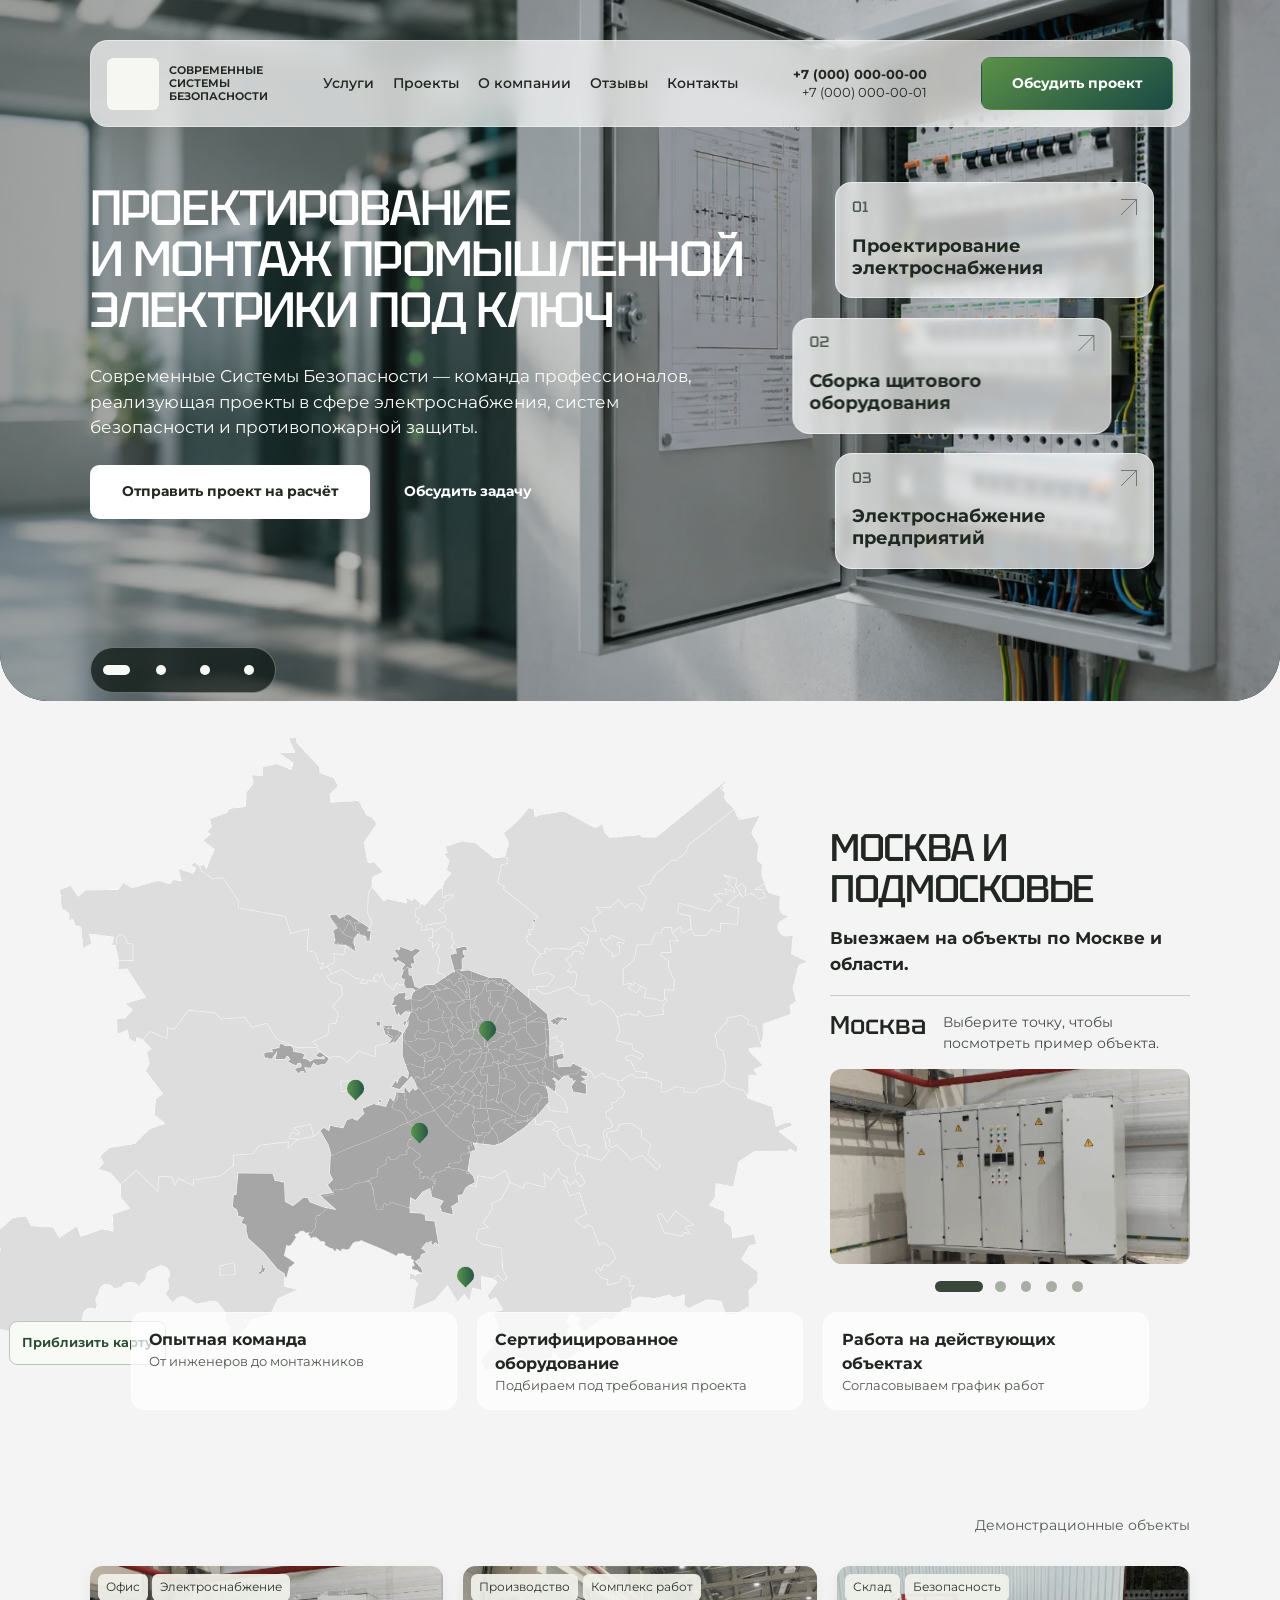
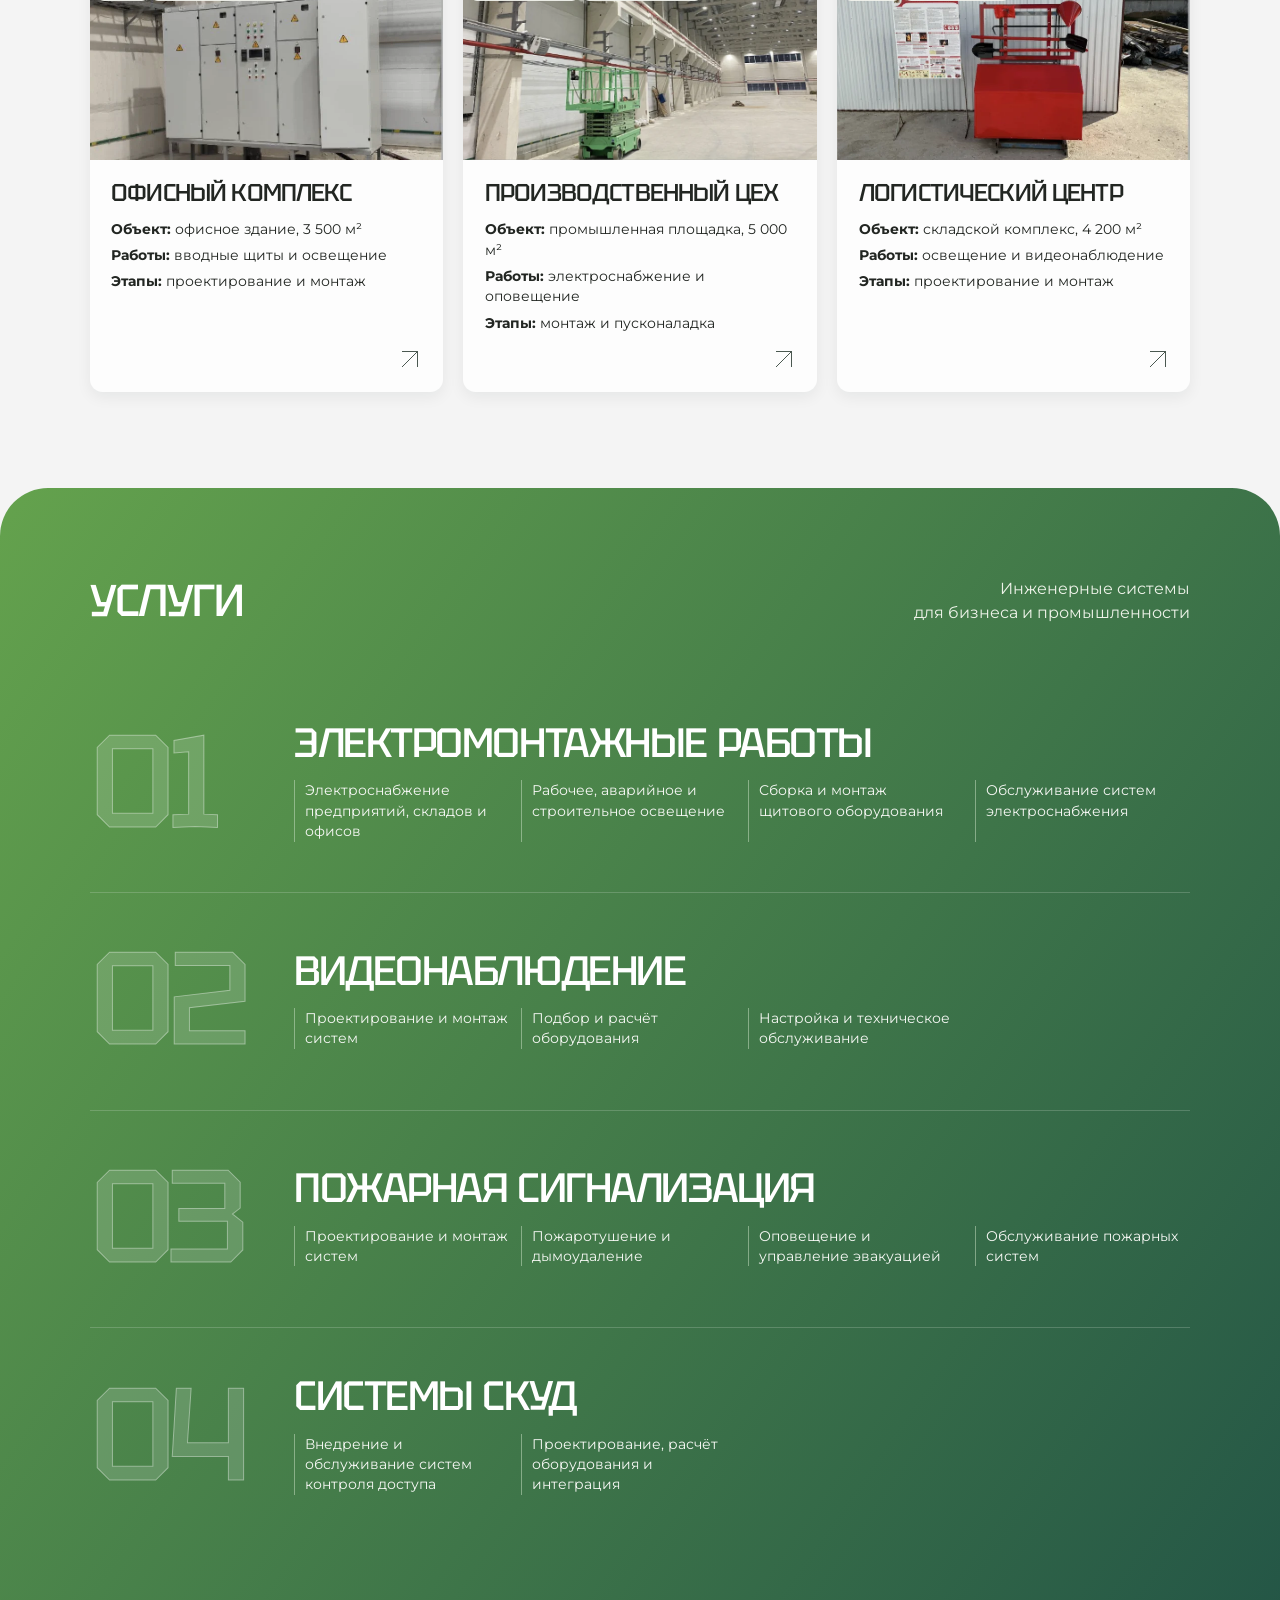
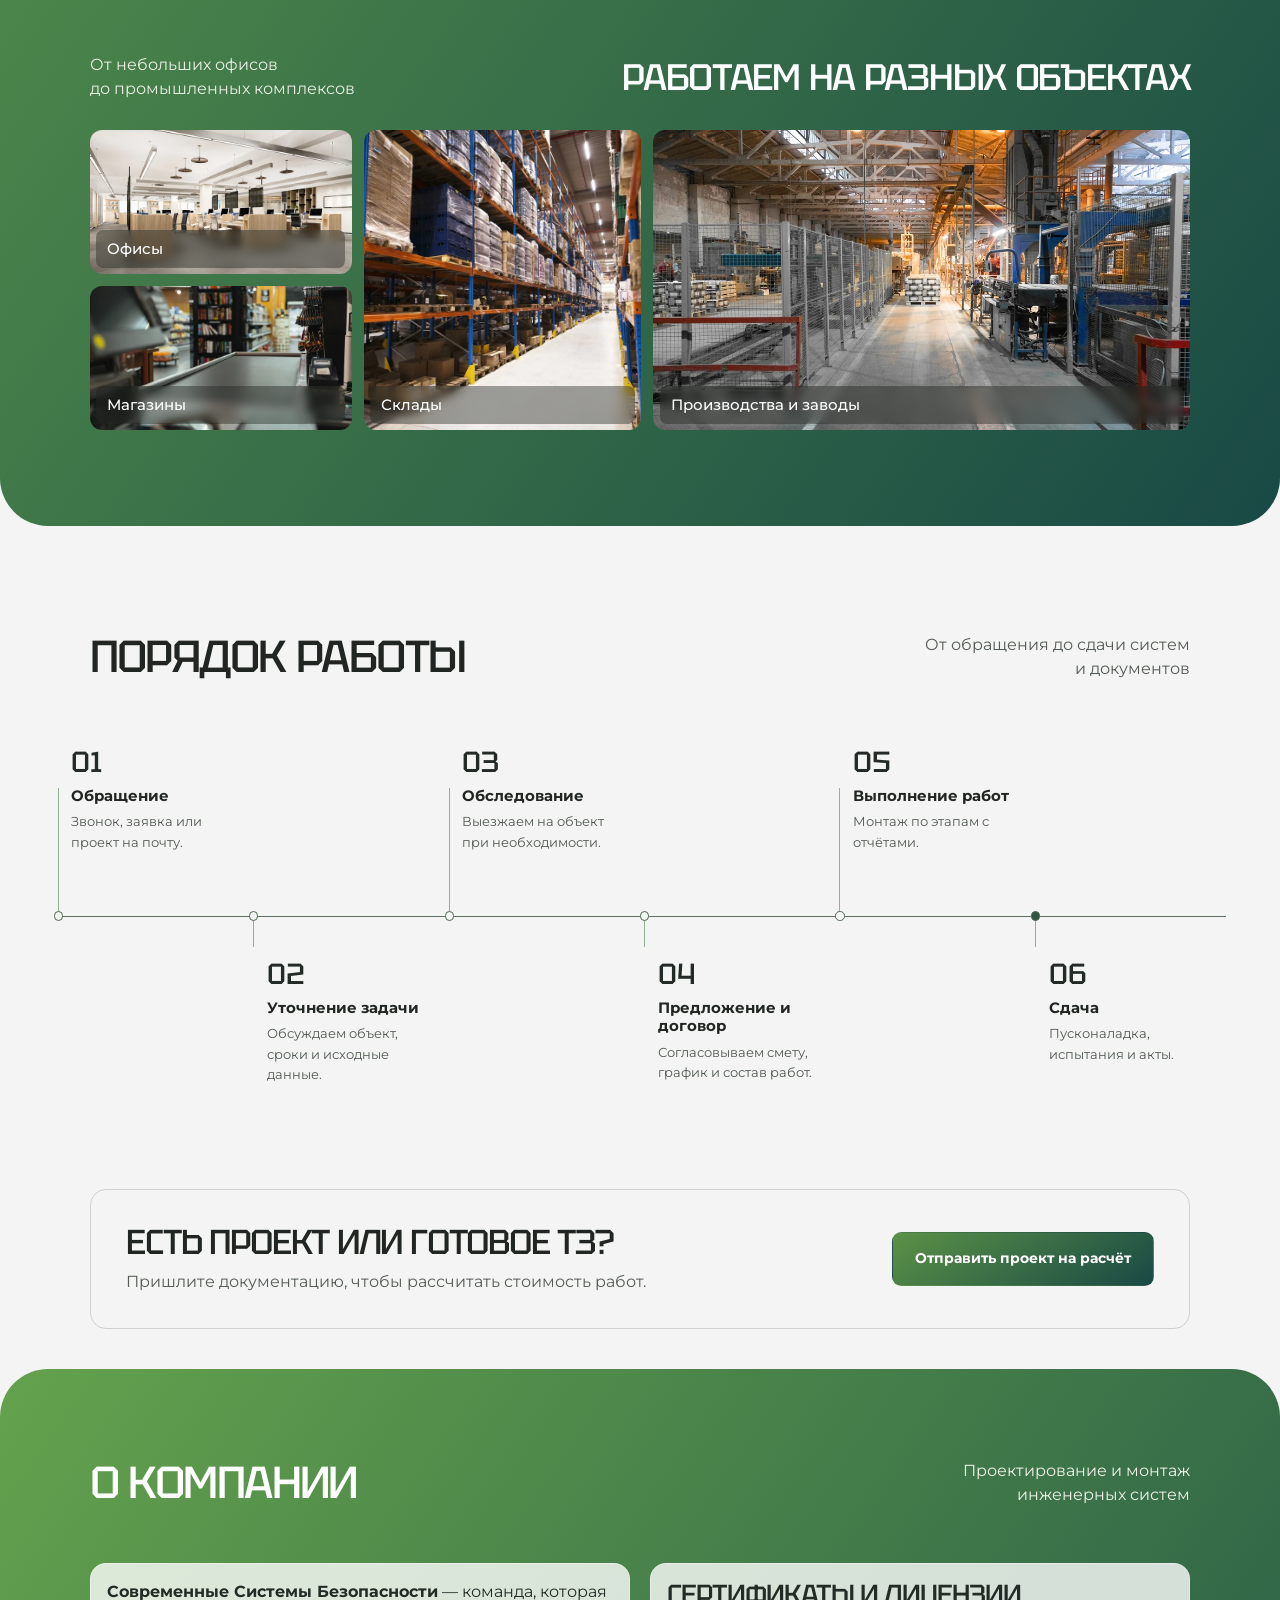
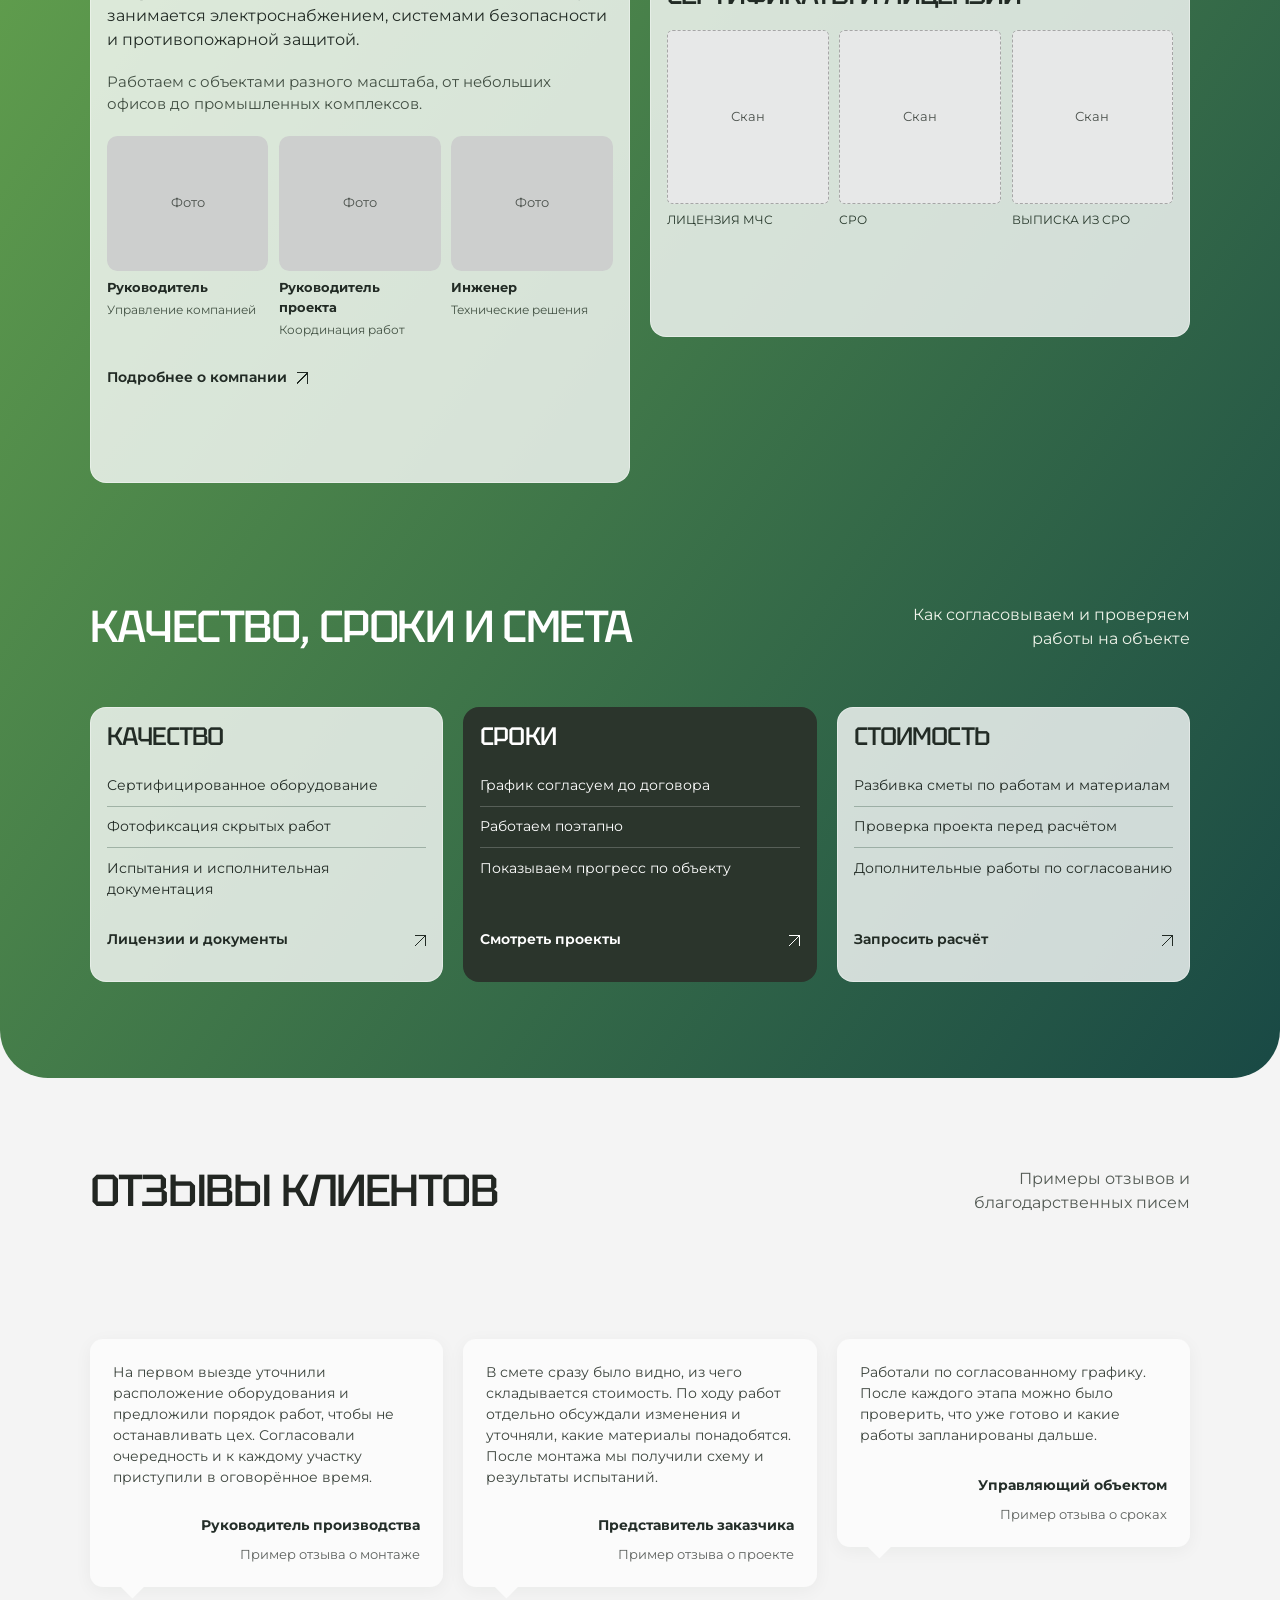
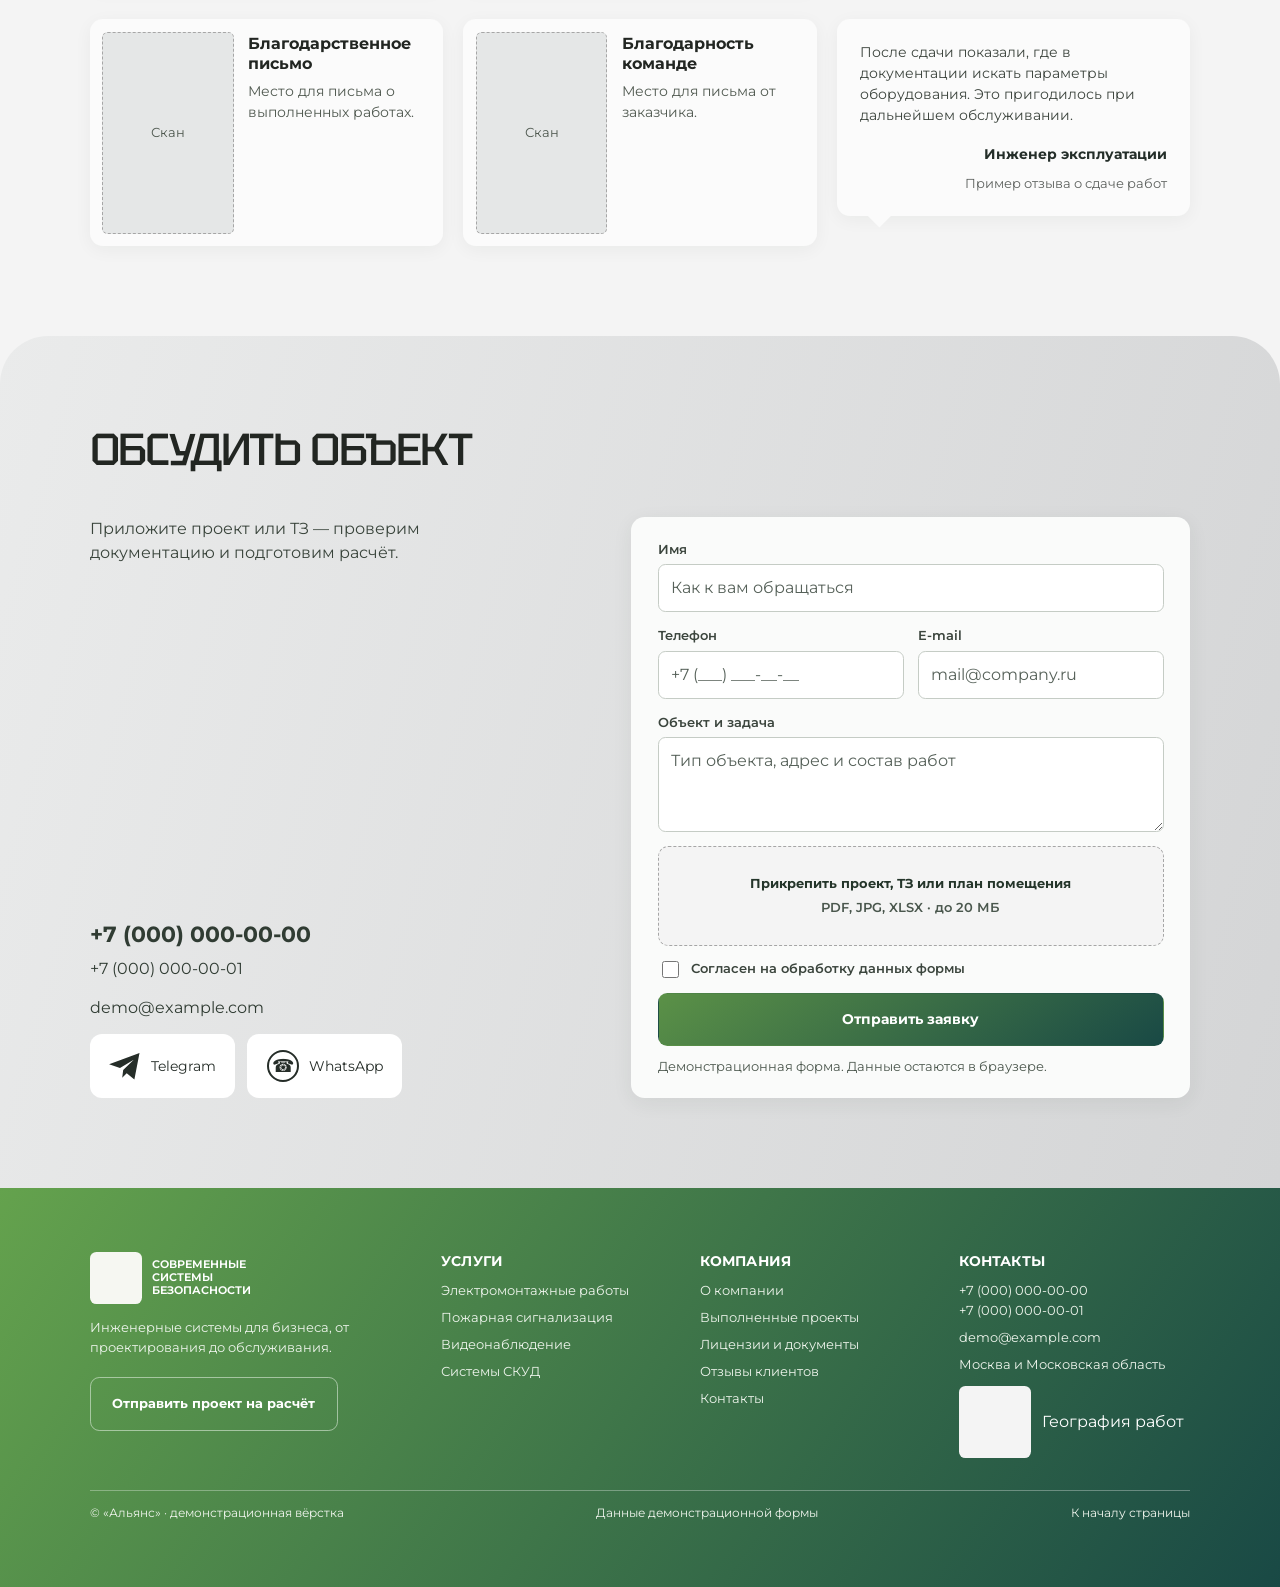
==== commit a2333221: "Improve homepage slider gestures and controls" ====
--- a/index.html
+++ b/index.html
@@ -25,6 +25,10 @@
   <a class="skip-link" href="#content">К содержанию</a>
 
   <header class="hero" id="top" data-hero="power">
+    <span class="hero__backdrop hero__backdrop--power" aria-hidden="true"></span>
+    <span class="hero__backdrop hero__backdrop--panels" aria-hidden="true"></span>
+    <span class="hero__backdrop hero__backdrop--supply" aria-hidden="true"></span>
+    <span class="hero__backdrop hero__backdrop--security" aria-hidden="true"></span>
     <div class="hero__inner splide" role="group" aria-label="Первый экран">
       <div class="hero__bar">
         <a class="brand" href="#top" aria-label="Альянс, начало страницы">
@@ -47,45 +51,42 @@
       </div>
 
       <div class="hero__grid">
-        <div class="hero__copy">
-          <div class="splide__track">
-            <ul class="splide__list">
-              <li class="hero__slide splide__slide" data-hero="power" aria-label="Промышленная электрика">
-                <h1 class="hero__title" id="hero-title">Проектирование
-                и монтаж промышленной
-                электрики под ключ</h1>
-                <p class="hero__description" id="hero-description">Современные Системы Безопасности — команда профессионалов, реализующая проекты в сфере электроснабжения, систем безопасности и противопожарной защиты.</p>
-              </li>
-              <li class="hero__slide splide__slide" data-hero="panels" aria-label="Щитовое оборудование">
-                <h2 class="hero__title">Сборка щитового
-                оборудования</h2>
-                <p class="hero__description">Подбираем комплектующие, собираем щиты и проверяем оборудование перед установкой.</p>
-              </li>
-              <li class="hero__slide splide__slide" data-hero="supply" aria-label="Электроснабжение предприятий">
-                <h2 class="hero__title">Электроснабжение
-                предприятий</h2>
-                <p class="hero__description">Проектируем и монтируем сети на производственных, складских и коммерческих объектах.</p>
-              </li>
-              <li class="hero__slide splide__slide" data-hero="security" aria-label="Безопасность объектов">
-                <h2 class="hero__title">Системы
-                безопасности</h2>
-                <p class="hero__description">Объединяем видеонаблюдение, контроль доступа и противопожарную защиту под задачи объекта.</p>
-              </li>
-            </ul>
-          </div>
-          <div class="hero__actions">
-            <a class="button button--light" href="#contact">Отправить проект на расчёт</a>
-            <a class="button button--clear" href="#contact">Обсудить задачу</a>
-          </div>
-        </div>
+        <div class="hero__track splide__track">
+          <ul class="splide__list">
+            <li class="hero__slide splide__slide" data-hero="power" aria-label="Промышленная электрика">
+              <h1 class="hero__title">Проектирование
+              и монтаж промышленной
+              электрики под ключ</h1>
+              <p class="hero__description">Современные Системы Безопасности — команда профессионалов, реализующая проекты в сфере электроснабжения, систем безопасности и противопожарной защиты.</p>
+            </li>
+            <li class="hero__slide splide__slide" data-hero="panels" aria-label="Щитовое оборудование">
+              <h2 class="hero__title">Сборка щитового
+              оборудования</h2>
+              <p class="hero__description">Подбираем комплектующие, собираем щиты и проверяем оборудование перед установкой.</p>
+            </li>
+            <li class="hero__slide splide__slide" data-hero="supply" aria-label="Электроснабжение предприятий">
+              <h2 class="hero__title">Электроснабжение
+              предприятий</h2>
+              <p class="hero__description">Проектируем и монтируем сети на производственных, складских и коммерческих объектах.</p>
+            </li>
+            <li class="hero__slide splide__slide" data-hero="security" aria-label="Безопасность объектов">
+              <h2 class="hero__title">Системы
+              безопасности</h2>
+              <p class="hero__description">Объединяем видеонаблюдение, контроль доступа и противопожарную защиту под задачи объекта.</p>
+            </li>
+          </ul>
+        </div>
+        <div class="hero__actions">
+          <a class="button button--light" href="#contact">Отправить проект на расчёт</a>
+          <a class="button button--clear" href="#contact">Обсудить задачу</a>
+        </div>
+        <ul class="hero__pagination splide__pagination"></ul>
         <ol class="hero__directions" aria-label="Направления работы">
           <li><a class="diagonal-arrow" href="#electrical"><span aria-hidden="true">01</span><strong>Проектирование электроснабжения</strong></a></li>
           <li><a class="diagonal-arrow" href="#electrical"><span aria-hidden="true">02</span><strong>Сборка щитового оборудования</strong></a></li>
           <li><a class="diagonal-arrow" href="#electrical"><span aria-hidden="true">03</span><strong>Электроснабжение предприятий</strong></a></li>
         </ol>
       </div>
-
-      <ul class="hero__pagination splide__pagination"></ul>
     </div>
   </header>
 
--- a/components/hero/hero.css
+++ b/components/hero/hero.css
@@ -1,14 +1,36 @@
 .hero {
+  --hero-fade: 400ms;
+  position: relative;
+  isolation: isolate;
   min-height: 43.8125rem;
   display: grid;
   padding: 2.5rem 0 .5rem;
   color: #fff;
   border-radius: 0 0 3rem 3rem;
-  background: linear-gradient(90deg, #141b186b, #13191829 68%, #15171426), url('../../assets/images/cabinet.webp') center / cover;
+  background: #17251e;
 }
-.hero[data-hero='panels'] { background-image: linear-gradient(90deg, #12221ce8, #12221c55), url('../../assets/images/switchgear.webp'); }
-.hero[data-hero='supply'] { background-image: linear-gradient(90deg, #12221ceb, #12221c4d), url('../../assets/images/factory.webp'); }
-.hero[data-hero='security'] { background-image: linear-gradient(90deg, #12221ceb, #12221c55), url('../../assets/images/warehouse.webp'); }
+.hero__backdrop {
+  position: absolute;
+  z-index: -2;
+  inset: 0;
+  border-radius: inherit;
+  background-position: center;
+  background-size: cover;
+  opacity: 0;
+  transition: opacity 0s var(--hero-fade);
+}
+.hero__backdrop--power { background-image: linear-gradient(90deg, #141b186b, #13191829 68%, #15171426), url('../../assets/images/cabinet.webp'); }
+.hero__backdrop--panels { background-image: linear-gradient(90deg, #12221ce8, #12221c55), url('../../assets/images/switchgear.webp'); }
+.hero__backdrop--supply { background-image: linear-gradient(90deg, #12221ceb, #12221c4d), url('../../assets/images/factory.webp'); }
+.hero__backdrop--security { background-image: linear-gradient(90deg, #12221ceb, #12221c55), url('../../assets/images/warehouse.webp'); }
+.hero[data-hero='power'] .hero__backdrop--power,
+.hero[data-hero='panels'] .hero__backdrop--panels,
+.hero[data-hero='supply'] .hero__backdrop--supply,
+.hero[data-hero='security'] .hero__backdrop--security {
+  z-index: -1;
+  opacity: 1;
+  transition: opacity var(--hero-fade) ease;
+}
 .hero__inner { width: 86%; max-width: 1240px; margin-inline: auto; display: flex; flex-direction: column; }
 .hero__inner.splide { visibility: visible; }
 .hero__bar {
@@ -32,19 +54,38 @@
 .hero__phones { flex: none; display: grid; text-align: right; line-height: 1.3; font-size: .83rem; }
 .hero__contact { flex: none; min-width: 12rem; }
 
-.hero__grid { display: grid; grid-template-columns: minmax(0, 1fr) minmax(14.5rem, 30%); gap: 2.5rem; align-items: start; margin: 3.45rem 2.25rem 0 0; }
-.hero__copy { max-width: 48rem; }
-.hero__inner:not(.is-initialized) .hero__slide:not(:first-child),
-.hero__inner.is-initialized .hero__slide:not(.is-active) { height: 0; visibility: hidden; }
-.hero__title { font-size: clamp(2.5rem, 3.87vw, 3.5rem); text-transform: uppercase; line-height: 1.03; white-space: pre-line; }
-.hero__description { max-width: 41rem; margin-top: 1.7rem; font-size: clamp(.95rem, 1.35vw, 1.125rem); color: #fbfcf8; }
-.hero__actions { display: flex; flex-wrap: wrap; gap: .75rem; margin-top: 1.55rem; }
+.hero__grid {
+  --hero-columns: minmax(0, 1fr) minmax(14.5rem, 30%);
+  --hero-gap: 2.5rem;
+  display: grid;
+  flex: 1;
+  grid-template-columns: var(--hero-columns);
+  grid-template-rows: auto auto 1fr;
+  column-gap: var(--hero-gap);
+  align-items: start;
+  margin: 3.45rem 2.25rem 0 0;
+}
+.hero__track { grid-column: 1 / -1; grid-row: 1; min-width: 0; }
+.hero__track.splide__track--draggable { cursor: grab; touch-action: pan-y; }
+.hero__track.splide__track--draggable:active { cursor: grabbing; }
+.hero__slide {
+  display: grid;
+  width: 100%;
+  grid-template-columns: var(--hero-columns);
+  column-gap: var(--hero-gap);
+  align-content: start;
+}
+.hero__inner:not(.is-initialized) .hero__slide:not(:first-child) { height: 0; visibility: hidden; }
+.hero__title { grid-column: 1; max-width: 48rem; font-size: clamp(2.5rem, 3.87vw, 3.5rem); text-transform: uppercase; line-height: 1.03; white-space: pre-line; }
+.hero__description { grid-column: 1; max-width: 41rem; margin-top: 1.7rem; font-size: clamp(.95rem, 1.35vw, 1.125rem); color: #fbfcf8; }
+.hero__actions { grid-column: 1; grid-row: 2; display: flex; flex-wrap: wrap; gap: .75rem; max-width: 48rem; margin-top: 1.55rem; }
 .hero__actions .button--light { min-width: min(100%, 17.5rem); }
-.hero__directions { display: grid; gap: 1.2rem; justify-items: end; }
+.hero__directions { position: relative; grid-column: 2; grid-row: 1 / 4; display: grid; gap: 1.2rem; justify-items: end; pointer-events: none; }
 .hero__directions li { width: min(100%, 22.6rem); }
 .hero__directions li:nth-child(2) { transform: translateX(-13.33%); }
 .hero__directions a {
   position: relative;
+  pointer-events: auto;
   min-height: 7.25rem;
   display: flex;
   flex-direction: column;
@@ -61,18 +102,29 @@
 .hero__directions a:hover { background: #fff; }
 .hero__directions span { font: 500 .95rem/1 Tektur, Bahnschrift, sans-serif; color: #4d5b50; }
 .hero__directions strong { max-width: 14.5rem; font-size: 1.12rem; line-height: 1.23; }
-.hero__pagination { justify-content: flex-start; margin-top: auto; padding-top: .75rem; }
+.hero__pagination {
+  grid-column: 1;
+  grid-row: 3;
+  justify-self: start;
+  align-self: end;
+  justify-content: flex-start;
+  margin-top: .75rem;
+  padding-inline: .25rem;
+  border: 1px solid #ffffff55;
+  border-radius: 2rem;
+  background: #0e1814bf;
+}
 .hero__pagination:empty { display: none; }
-.hero__pagination button { display: block; position: relative; width: 1.45rem; height: 2.75rem; padding: 0; border: 0; background: transparent; }
+.hero__pagination button { display: block; width: 2.75rem; height: 2.75rem; padding: 0; border: 0; border-radius: 50%; background: transparent; }
+.hero__pagination button:hover { background: #ffffff24; }
 .hero__pagination button::after { content: ''; display: block; width: .63rem; height: .63rem; margin: auto; border-radius: 1rem; background: #f5faf4; }
-.hero__pagination button[aria-selected='true'] { width: 5rem; }
-.hero__pagination button[aria-selected='true']::after { width: 4.7rem; background: linear-gradient(90deg, #212824 0 67%, #fff 67%); }
+.hero__pagination button[aria-selected='true']::after { width: 1.65rem; }
 .hero__menu-toggle { width: 2.75rem; min-height: 2.75rem; padding: 0; }
 .hero__menu-toggle span { width: .95rem; height: .65rem; border-block: 1px solid currentColor; background: linear-gradient(currentColor, currentColor) center / 100% 1px no-repeat; }
 
 @media (max-width: 1180px) {
   .hero__phones { display: none; }
-  .hero__grid { gap: 1.5rem; margin-inline-end: 0; }
+  .hero__grid { --hero-gap: 1.5rem; margin-inline-end: 0; }
   .hero__directions li:nth-child(2) { transform: none; }
 }
 
@@ -84,24 +136,28 @@
 }
 
 @media (max-width: 700px) {
-  .hero { min-height: 0; padding: 2rem 0 .45rem; border-radius: 0 0 2.5rem 2.5rem; background-position: 31% center; }
+  .hero { min-height: 0; padding: 2rem 0 .45rem; border-radius: 0 0 2.5rem 2.5rem; }
+  .hero__backdrop { background-position: 31% center; }
   .hero__inner { width: calc(100% - 2.5rem); }
   .hero__bar { min-height: 4.125rem; padding: .55rem .75rem; flex-wrap: wrap; }
   .brand__mark { width: 2.75rem; height: 2.75rem; }
   .hero__navigation { width: 100%; flex-wrap: wrap; gap: .2rem .8rem; }
-  .hero__grid { grid-template-columns: minmax(0, 1fr); gap: 2rem; margin-top: 2.05rem; }
+  .hero__grid { --hero-columns: minmax(0, 1fr); grid-template-rows: auto; margin-top: 2.05rem; }
   .hero__title { max-width: 32rem; font-size: clamp(1.5rem, 6.55vw, 2.3rem); line-height: 1.09; white-space: pre-line; }
   .hero__description { margin-top: 1rem; max-width: 31rem; font-size: 1rem; }
   .hero__actions { flex-direction: column; gap: 1rem; margin-top: 1.5rem; }
   .hero__actions .button { min-height: 3.125rem; padding-inline: .75rem; }
-  .hero__directions { grid-template-columns: minmax(0, 1fr); gap: 1.25rem; justify-items: stretch; }
+  .hero__directions { grid-column: 1; grid-row: 4; gap: 1.25rem; justify-items: stretch; margin-top: 2rem; }
   .hero__directions li { width: 100%; }
   .hero__directions a { min-height: 5.25rem; padding: 1rem 2.75rem 1rem 1rem; border-radius: 1rem; }
   .hero__directions span { font-size: .9rem; }
   .hero__directions strong { max-width: none; font-size: 1rem; }
-  .hero__pagination { padding-top: .85rem; }
 }
 
 @media (max-width: 400px) {
   .hero__title { white-space: normal; }
 }
+
+@media (prefers-reduced-motion: reduce) {
+  .hero { --hero-fade: 0ms; }
+}
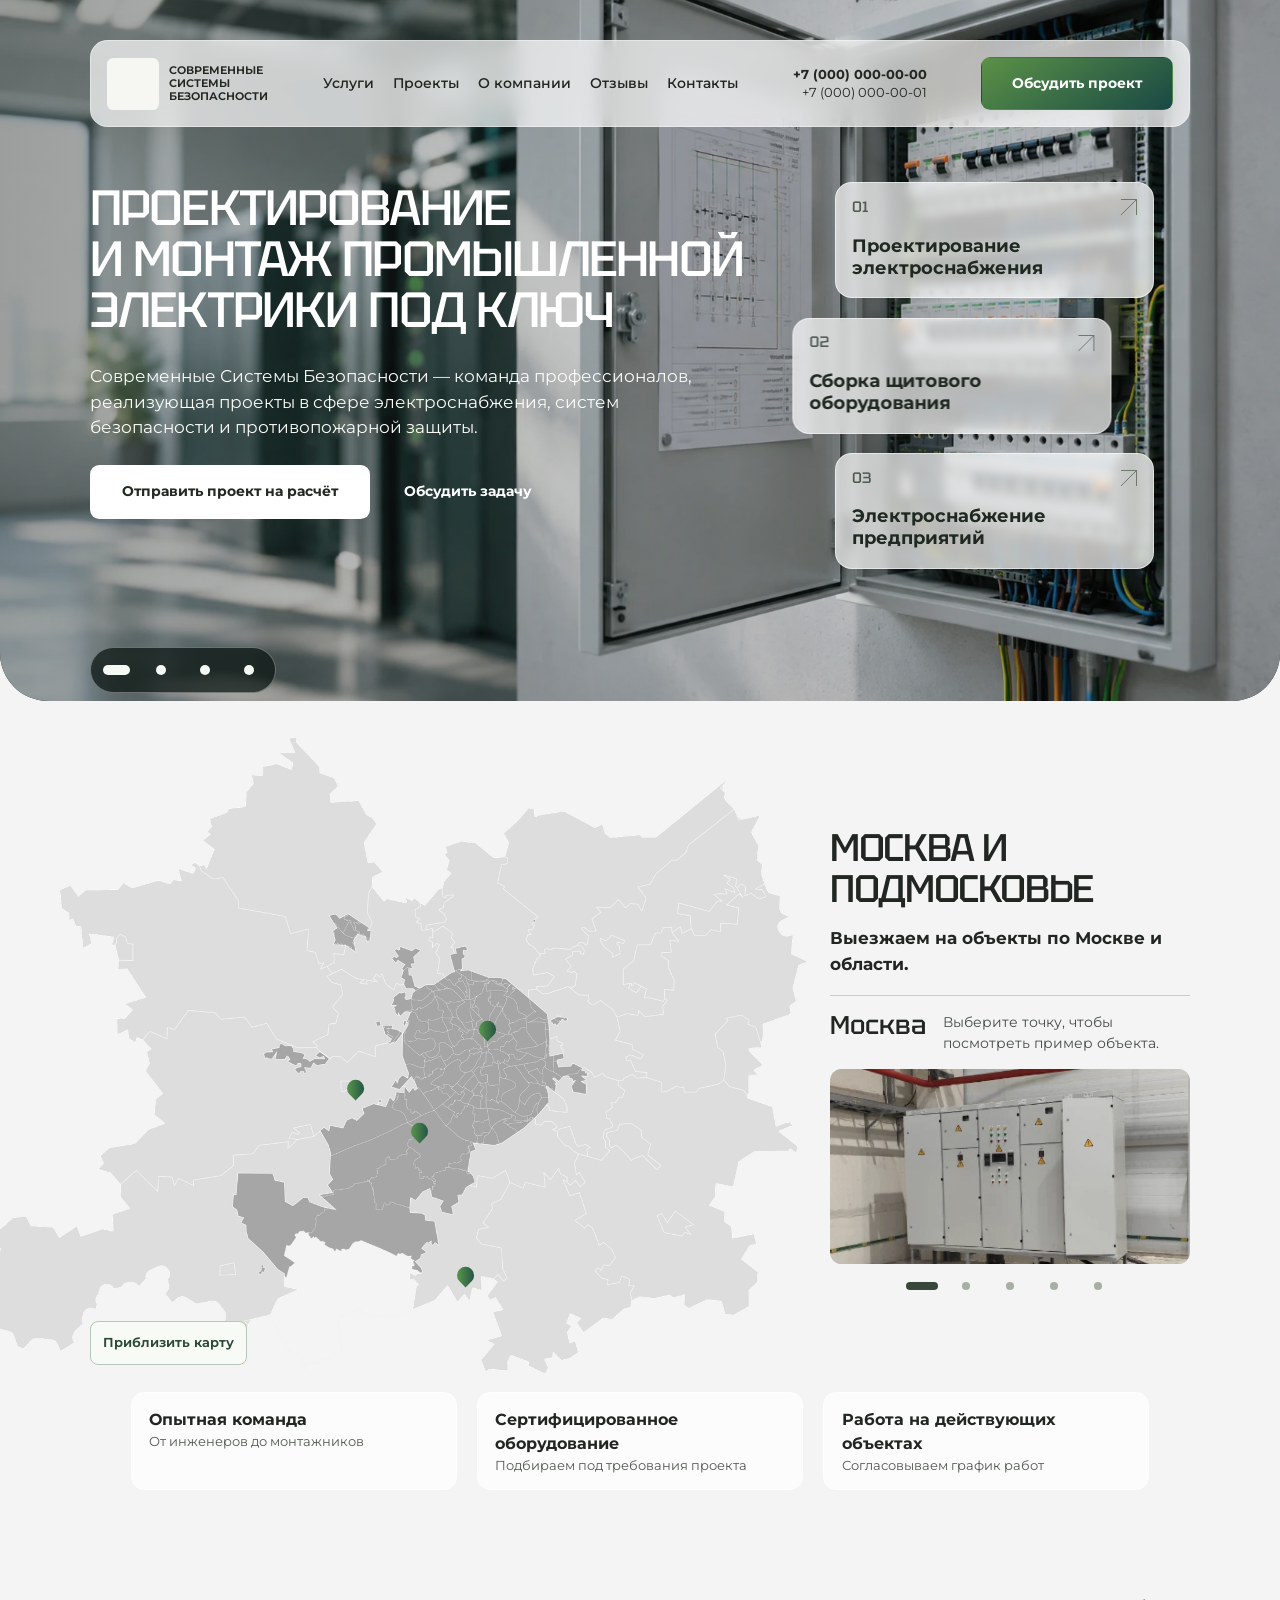
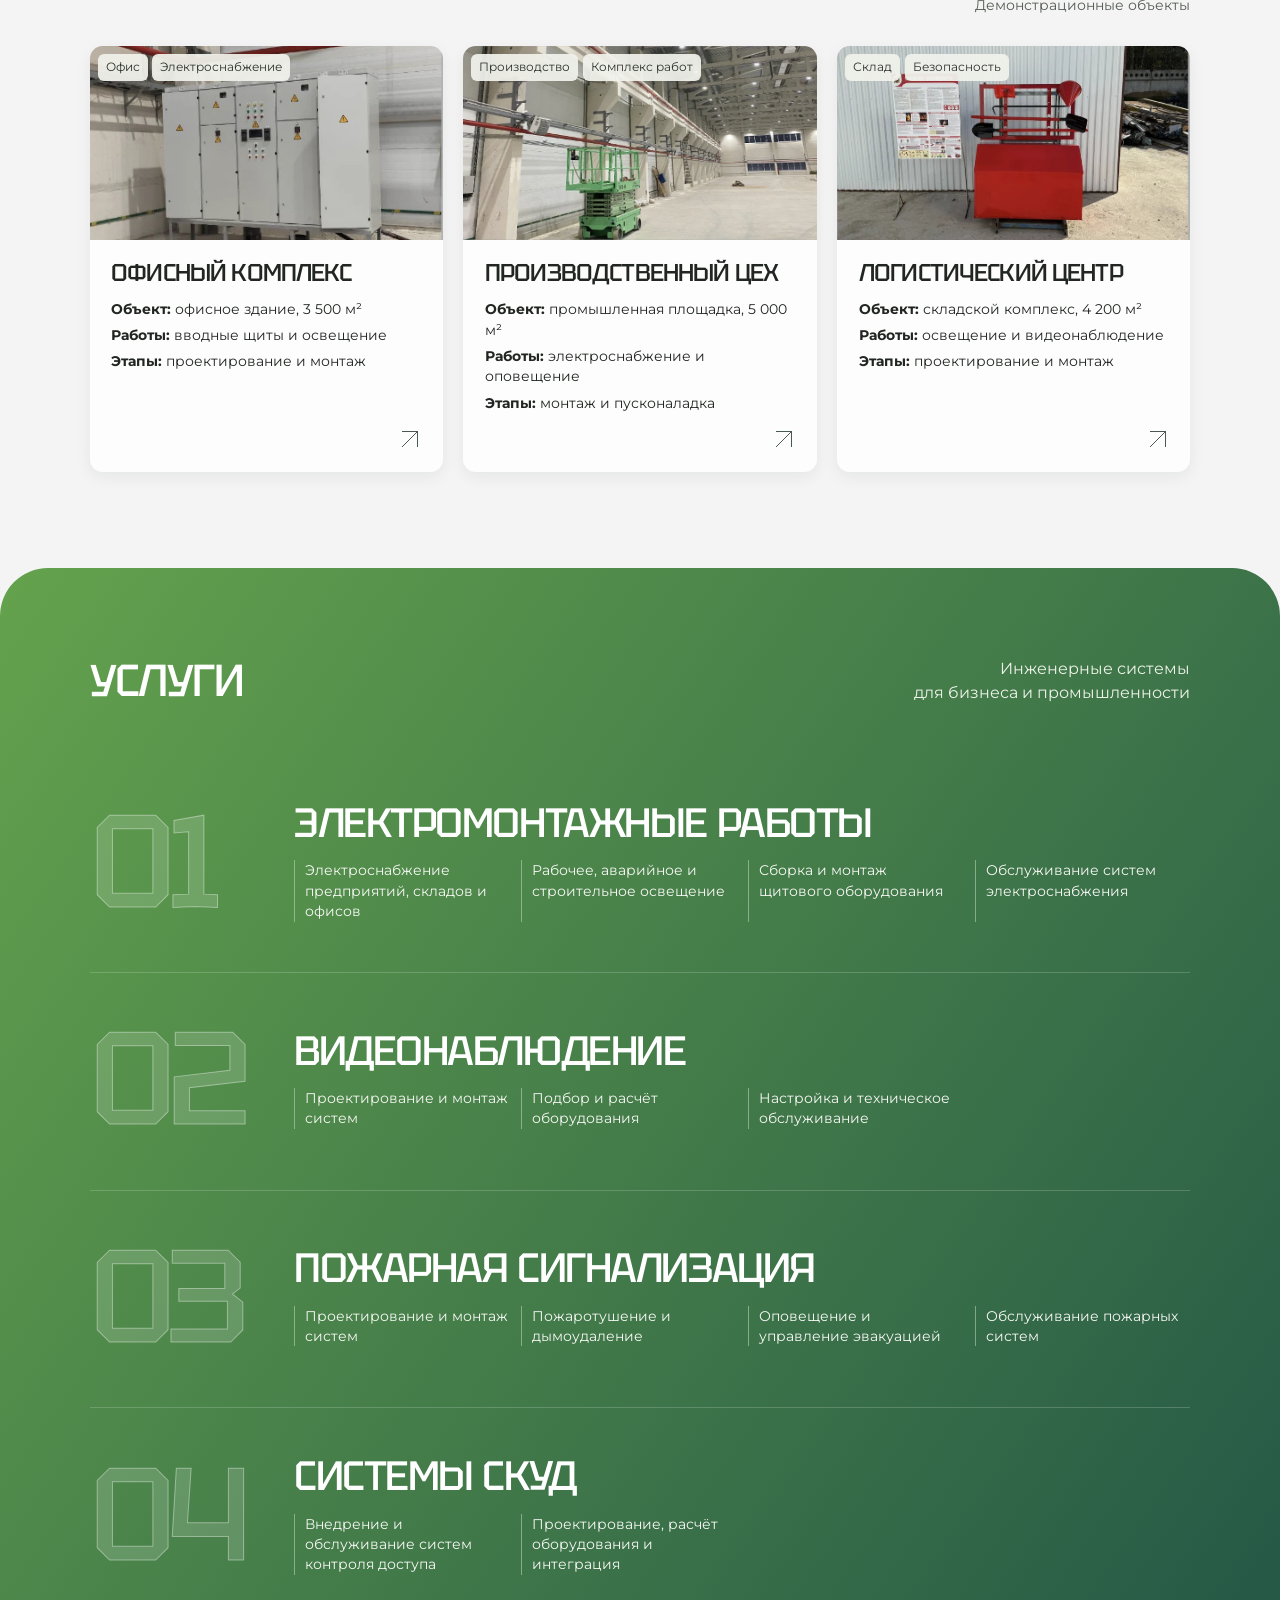
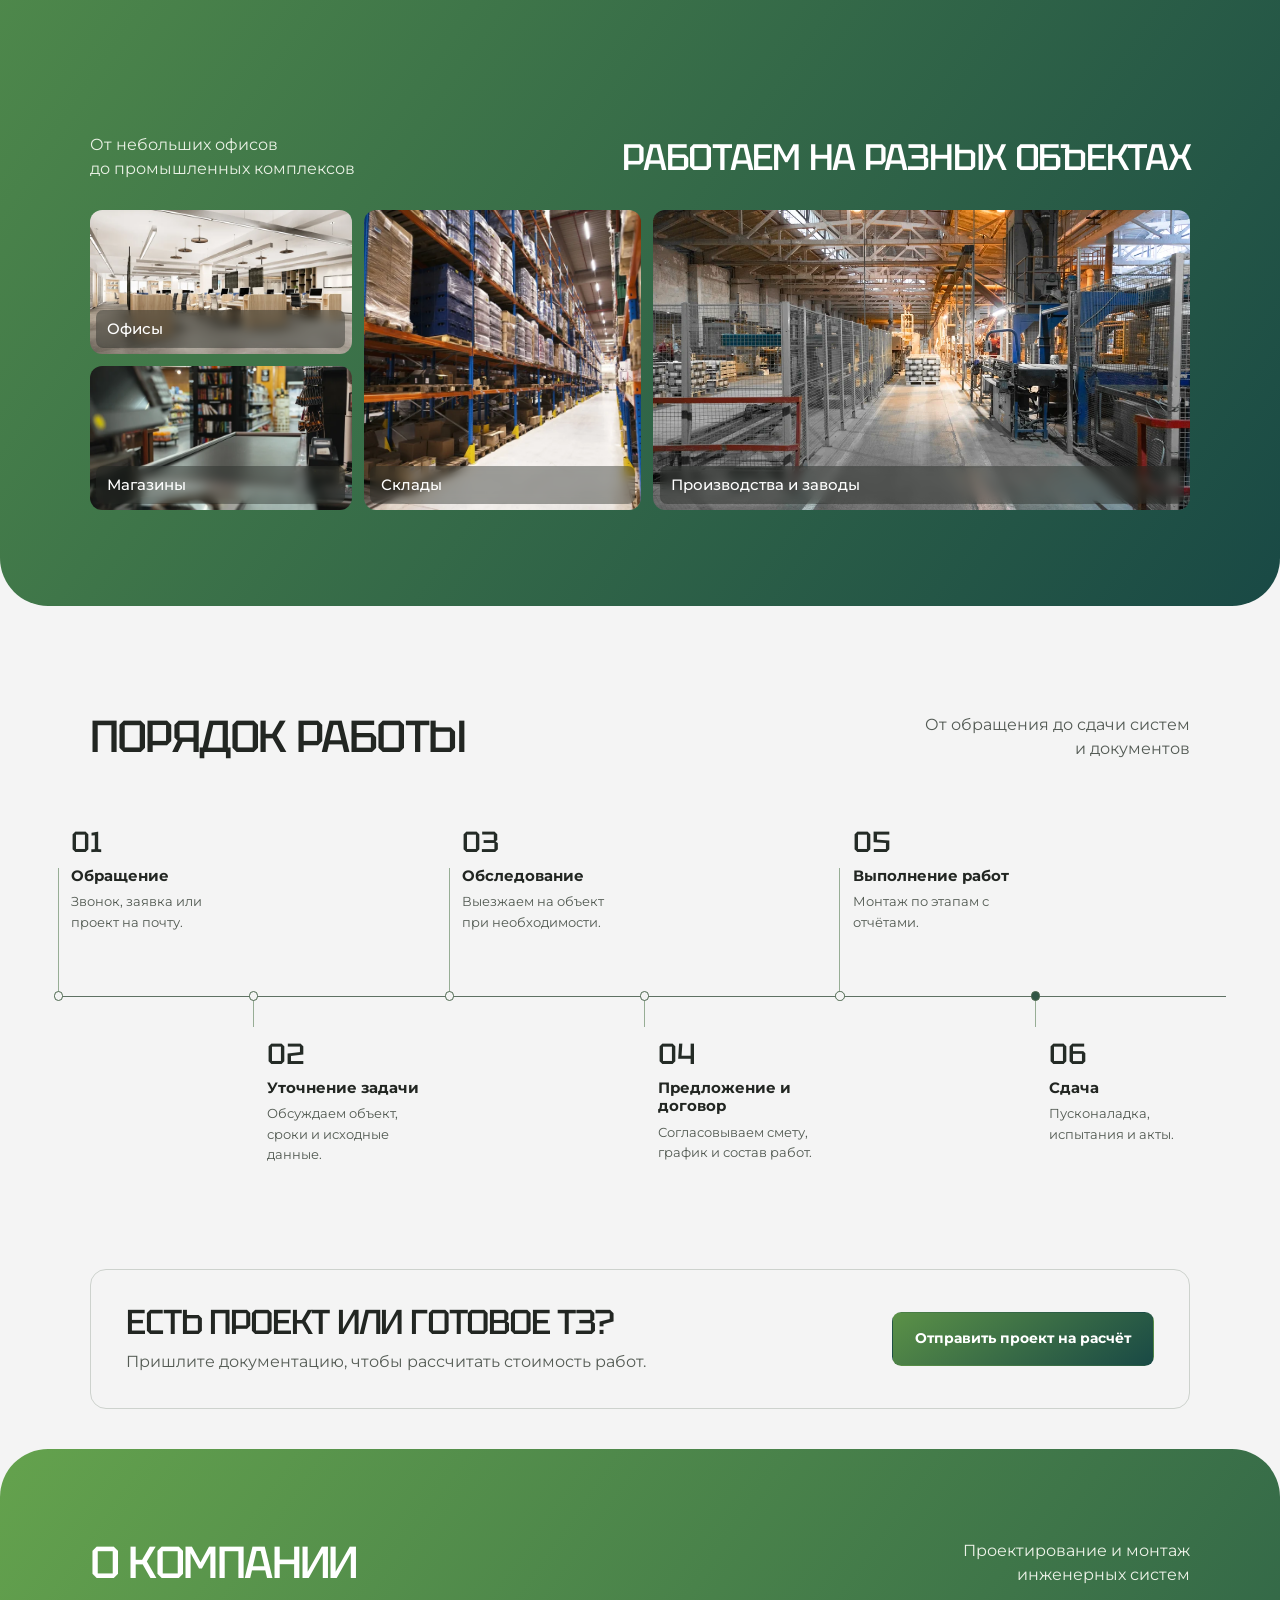
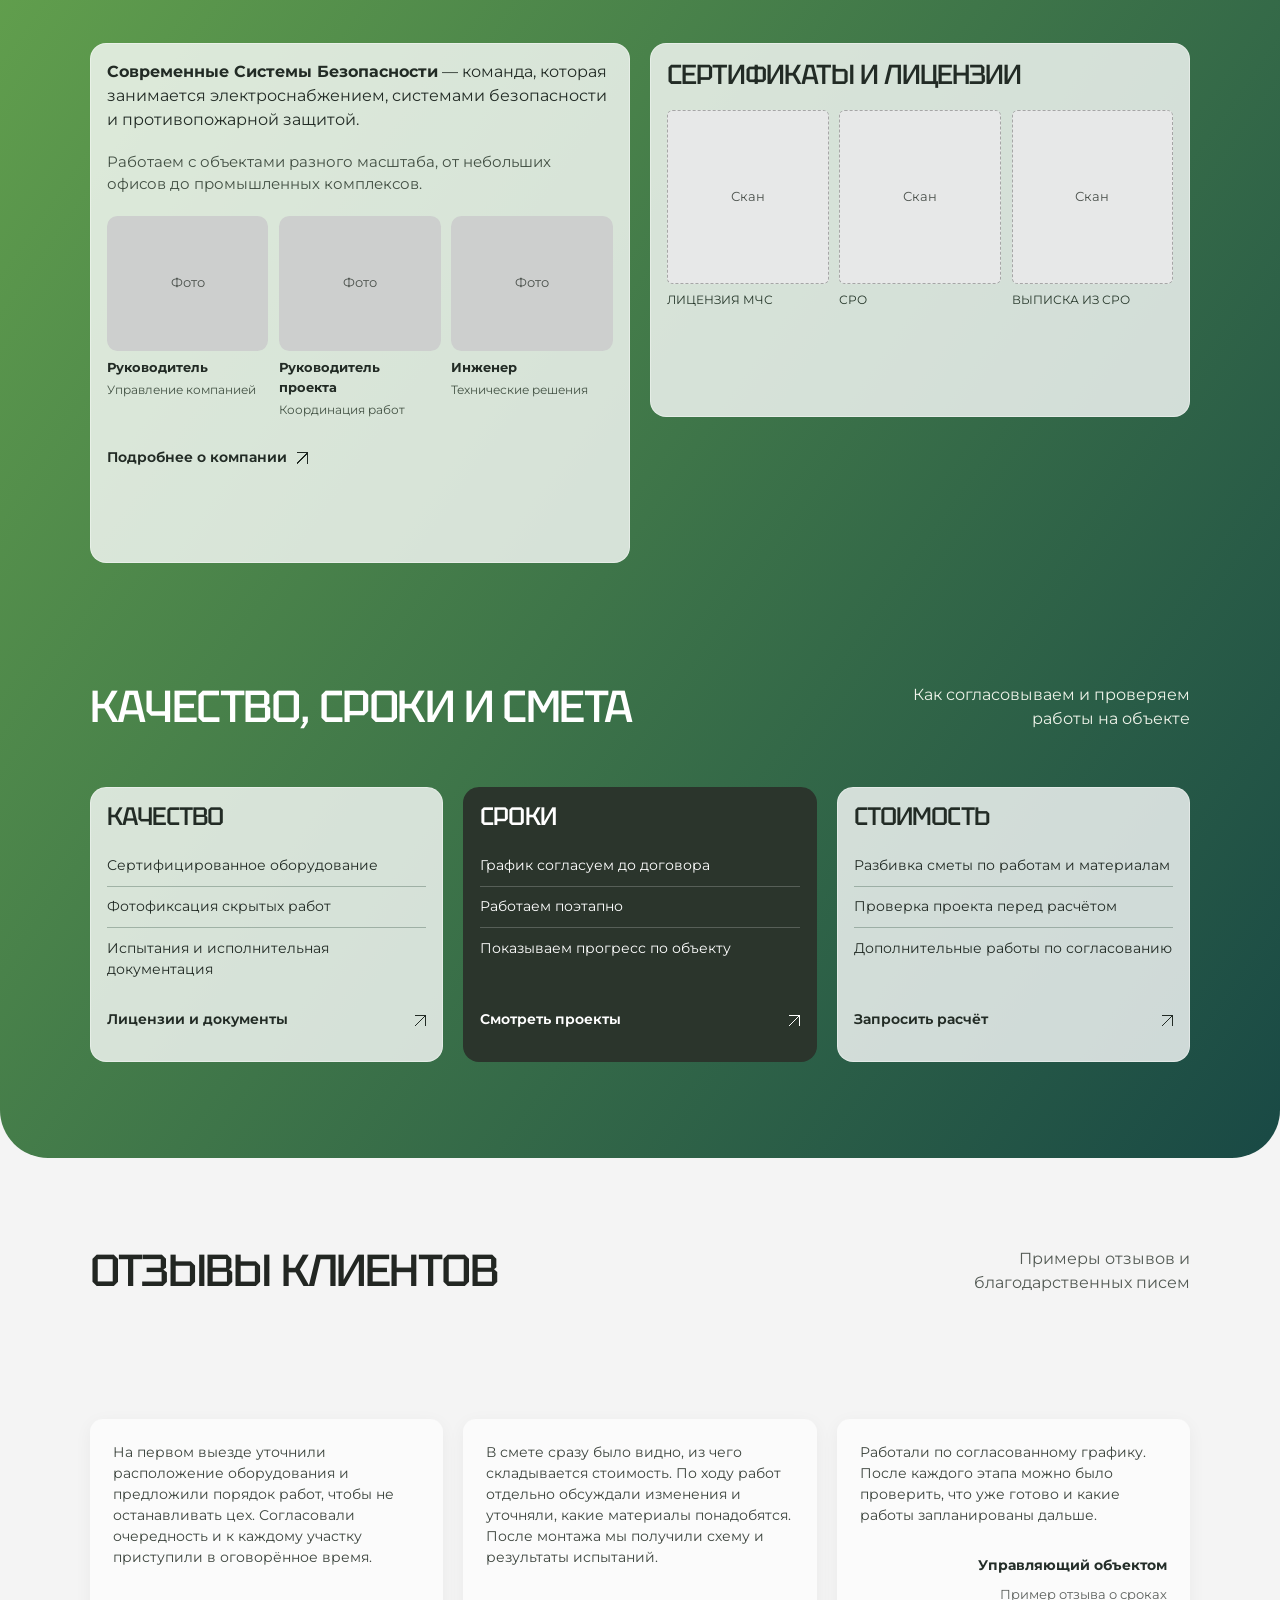
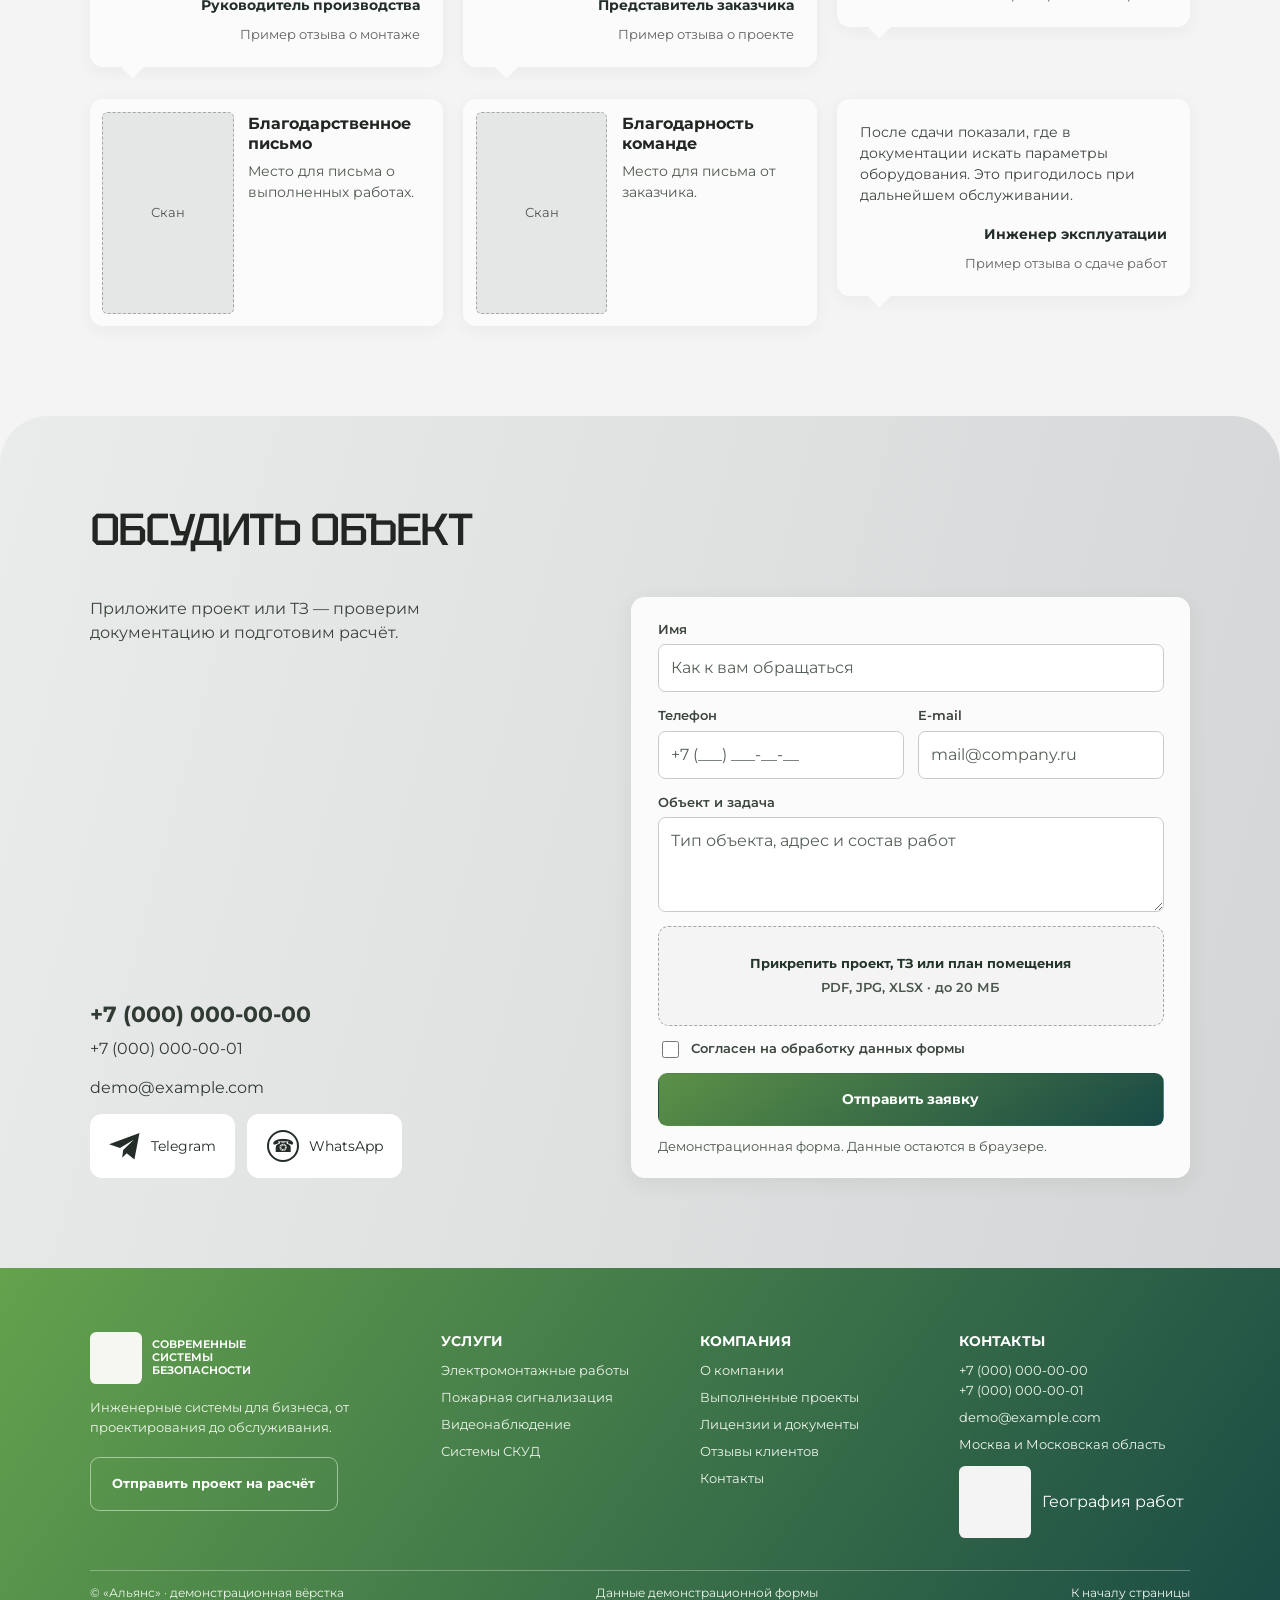
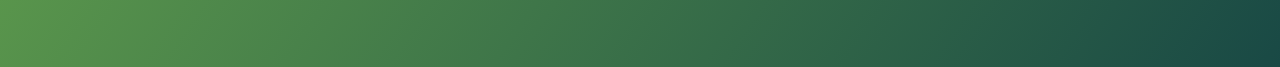
==== commit d709e56d: "Use Splide for the project cards" ====
--- a/index.html
+++ b/index.html
@@ -8,18 +8,18 @@
   <title>Альянс — проектирование и монтаж промышленной электрики</title>
   <link rel="stylesheet" href="styles/base.css">
   <link rel="stylesheet" href="assets/vendor/splide/splide-core.min.css">
-  <link rel="stylesheet" href="components/hero/hero.css">
-  <link rel="stylesheet" href="components/projects/projects.css">
-  <link rel="stylesheet" href="components/services/services.css">
-  <link rel="stylesheet" href="components/process/process.css">
-  <link rel="stylesheet" href="components/company/company.css">
-  <link rel="stylesheet" href="components/reviews/reviews.css">
-  <link rel="stylesheet" href="components/contact/contact.css">
-  <link rel="stylesheet" href="components/footer/footer.css">
+  <link rel="stylesheet" href="components/hero/hero.css?v=291ac10eab">
+  <link rel="stylesheet" href="components/projects/projects.css?v=07eb9894ef">
+  <link rel="stylesheet" href="components/services/services.css?v=49ed126b51">
+  <link rel="stylesheet" href="components/process/process.css?v=6081a69b70">
+  <link rel="stylesheet" href="components/company/company.css?v=401455f1e3">
+  <link rel="stylesheet" href="components/reviews/reviews.css?v=be80e55a14">
+  <link rel="stylesheet" href="components/contact/contact.css?v=58eb516a1c">
+  <link rel="stylesheet" href="components/footer/footer.css?v=b00cff238b">
   <script defer src="assets/vendor/splide/splide.min.js"></script>
-  <script defer src="components/hero/hero.js"></script>
-  <script defer src="components/projects/projects.js"></script>
-  <script defer src="components/contact/contact.js"></script>
+  <script defer src="components/hero/hero.js?v=c3ab6b1500"></script>
+  <script defer src="components/projects/projects.js?v=6d87d1380e"></script>
+  <script defer src="components/contact/contact.js?v=b23c0ebd99"></script>
 </head>
 <body>
   <a class="skip-link" href="#content">К содержанию</a>
@@ -101,16 +101,58 @@
             <button class="projects__zoom" type="button" aria-pressed="false">Приблизить карту</button>
           </div>
         </div>
-        <article class="projects__details" aria-labelledby="project-city">
-          <h3 class="projects__city" id="project-city">Москва и Подмосковье</h3>
-          <p class="projects__name" id="project-name">Выезжаем на объекты по Москве и области.</p>
-          <div class="projects__facts" id="project-facts">
-            <strong id="project-size">Москва</strong>
-            <p id="project-description">Выберите точку, чтобы посмотреть пример объекта.</p>
+        <div class="projects__details splide" role="group" aria-label="Проекты на карте">
+          <div class="projects__track splide__track">
+            <ul class="splide__list">
+              <li class="projects__slide splide__slide" aria-label="Область работы">
+                <h3 class="projects__city">Москва и Подмосковье</h3>
+                <p class="projects__name">Выезжаем на объекты по Москве и области.</p>
+                <div class="projects__facts">
+                  <strong>Москва</strong>
+                  <p>Выберите точку, чтобы посмотреть пример объекта.</p>
+                </div>
+                <img class="projects__photo" src="assets/images/project-office.webp" alt="Распределительное оборудование" width="704" height="518" draggable="false">
+              </li>
+              <li class="projects__slide splide__slide" data-project="office" data-x="60.2" data-y="46.8" aria-label="Москва, Офисный комплекс">
+                <h3 class="projects__city">Москва</h3>
+                <p class="projects__name">Офисный комплекс</p>
+                <div class="projects__facts">
+                  <strong>3 500 м²</strong>
+                  <p>Монтаж вводных распределительных щитов и освещения.</p>
+                </div>
+                <img class="projects__photo" src="assets/images/project-office.webp" alt="Шкафы распределительного оборудования" width="704" height="518" draggable="false">
+              </li>
+              <li class="projects__slide splide__slide" data-project="factory" data-x="51.8" data-y="62.4" aria-label="Апрелевка, Производственный цех">
+                <h3 class="projects__city">Апрелевка</h3>
+                <p class="projects__name">Производственный цех</p>
+                <div class="projects__facts">
+                  <strong>5 000 м²</strong>
+                  <p>Электроснабжение цеха и монтаж системы оповещения.</p>
+                </div>
+                <img class="projects__photo" src="assets/images/project-factory.webp" alt="Производственный цех с монтажным подъёмником" width="920" height="435" loading="lazy" draggable="false">
+              </li>
+              <li class="projects__slide splide__slide" data-project="warehouse" data-x="57.5" data-y="84.5" aria-label="Подольск, Логистический центр">
+                <h3 class="projects__city">Подольск</h3>
+                <p class="projects__name">Логистический центр</p>
+                <div class="projects__facts">
+                  <strong>4 200 м²</strong>
+                  <p>Проектирование и монтаж освещения и видеонаблюдения.</p>
+                </div>
+                <img class="projects__photo" src="assets/images/project-warehouse.webp" alt="Пожарное оборудование у стены склада" width="704" height="458" loading="lazy" draggable="false">
+              </li>
+              <li class="projects__slide splide__slide" data-project="equipment" data-x="43.9" data-y="55.8" aria-label="Руза, Инженерный узел">
+                <h3 class="projects__city">Руза</h3>
+                <p class="projects__name">Инженерный узел</p>
+                <div class="projects__facts">
+                  <strong>1 200 м²</strong>
+                  <p>Подключение оборудования и проверка электроснабжения.</p>
+                </div>
+                <img class="projects__photo" src="assets/images/hero.webp" alt="Электрическое оборудование на открытой подстанции" width="1600" height="900" loading="lazy" draggable="false">
+              </li>
+            </ul>
           </div>
-          <img class="projects__photo" id="project-photo" src="assets/images/project-office.webp" alt="Распределительное оборудование" width="704" height="518">
-          <div class="projects__pagination" role="group" aria-label="Переключение объектов" hidden></div>
-        </article>
+          <ul class="projects__pagination splide__pagination"></ul>
+        </div>
         <p class="visually-hidden" id="project-status" role="status"></p>
       </div>
       <ul class="projects__features wrap">
--- a/styles/base.css
+++ b/styles/base.css
@@ -15,7 +15,7 @@
 }
 
 *, *::before, *::after { box-sizing: border-box; }
-html { scroll-behavior: smooth; }
+html { --hover-duration: 180ms; scroll-behavior: smooth; }
 body {
   margin: 0;
   background: #f4f4f4;
@@ -26,6 +26,12 @@
 ul, ol { padding: 0; list-style: none; }
 img { display: block; max-width: 100%; }
 a { color: inherit; text-decoration: none; }
+a:not(.brand, .button) {
+  text-decoration: underline transparent;
+  text-underline-offset: .22em;
+  transition: text-decoration-color var(--hover-duration) ease-out;
+}
+a:not(.brand, .button):focus-visible { text-decoration-color: currentColor; }
 button, input, textarea { color: inherit; font: inherit; }
 button { cursor: pointer; }
 [hidden] { display: none !important; }
@@ -99,15 +105,12 @@
   text-align: center;
   font-size: .875rem;
   font-weight: 700;
+  transition: background-color var(--hover-duration) ease-out, filter var(--hover-duration) ease-out;
 }
 .button--green { color: #fff; background: linear-gradient(145deg, #5b9147, #194945); }
-.button--green:hover { background: #254d3b; }
 .button--light { color: #232820; background: #fff; }
-.button--light:hover { background: #e9f0e5; }
 .button--clear { color: #fff; background: transparent; }
-.button--clear:hover { background: #ffffff24; }
 .button--outline { color: #fff; background: transparent; border-color: #ddebdb99; }
-.button--outline:hover { background: #ffffff24; }
 .diagonal-arrow::after {
   content: '';
   width: 1rem;
@@ -115,6 +118,13 @@
   border: solid currentColor;
   border-width: 1px 1px 0 0;
   background: linear-gradient(135deg, transparent calc(50% - .5px), currentColor calc(50% - .5px), currentColor calc(50% + .5px), transparent calc(50% + .5px));
+}
+
+@media (hover: hover) {
+  a:not(.brand, .button):hover { text-decoration-color: currentColor; }
+  .button--green:hover { filter: brightness(.9); }
+  .button--light:hover { background-color: #e9f0e5; }
+  .button--clear:hover, .button--outline:hover { background-color: #ffffff24; }
 }
 
 @media (max-width: 700px) {
@@ -125,5 +135,5 @@
 }
 
 @media (prefers-reduced-motion: reduce) {
-  html { scroll-behavior: auto; }
+  html { --hover-duration: 0ms; scroll-behavior: auto; }
 }
--- a/components/hero/hero.css
+++ b/components/hero/hero.css
@@ -50,7 +50,6 @@
 }
 .hero__navigation { display: flex; align-items: center; gap: clamp(.75rem, 1.5vw, 1.8rem); font-size: .88rem; }
 .hero__navigation a { display: inline-flex; align-items: center; min-height: 2.75rem; font-weight: 550; white-space: nowrap; }
-.hero__navigation a:hover { text-decoration: underline; }
 .hero__phones { flex: none; display: grid; text-align: right; line-height: 1.3; font-size: .83rem; }
 .hero__contact { flex: none; min-width: 12rem; }
 
@@ -94,12 +93,13 @@
   padding: 1.05rem 2.7rem 1.15rem 1rem;
   background: #ffffffb3;
   color: #1f2921;
+  text-decoration: none;
   border: 1px solid #fff8;
   border-radius: 1.05rem;
   backdrop-filter: blur(5px);
+  transition: background-color var(--hover-duration) ease-out;
 }
-.hero__directions a::after { position: absolute; inset: 1rem 1rem auto auto; color: #70796f; }
-.hero__directions a:hover { background: #fff; }
+.hero__directions a::after { position: absolute; inset: 1rem 1rem auto auto; color: #70796f; transition: transform var(--hover-duration) ease-out; }
 .hero__directions span { font: 500 .95rem/1 Tektur, Bahnschrift, sans-serif; color: #4d5b50; }
 .hero__directions strong { max-width: 14.5rem; font-size: 1.12rem; line-height: 1.23; }
 .hero__pagination {
@@ -115,12 +115,20 @@
   background: #0e1814bf;
 }
 .hero__pagination:empty { display: none; }
-.hero__pagination button { display: block; width: 2.75rem; height: 2.75rem; padding: 0; border: 0; border-radius: 50%; background: transparent; }
-.hero__pagination button:hover { background: #ffffff24; }
+.hero__pagination button { display: block; width: 2.75rem; height: 2.75rem; padding: 0; border: 0; border-radius: 50%; background: transparent; transition: background-color var(--hover-duration) ease-out; }
 .hero__pagination button::after { content: ''; display: block; width: .63rem; height: .63rem; margin: auto; border-radius: 1rem; background: #f5faf4; }
 .hero__pagination button[aria-selected='true']::after { width: 1.65rem; }
 .hero__menu-toggle { width: 2.75rem; min-height: 2.75rem; padding: 0; }
 .hero__menu-toggle span { width: .95rem; height: .65rem; border-block: 1px solid currentColor; background: linear-gradient(currentColor, currentColor) center / 100% 1px no-repeat; }
+
+@media (hover: hover) {
+  .hero__directions a:hover { background-color: #fff; }
+  .hero__pagination button:hover { background-color: #ffffff24; }
+}
+
+@media (hover: hover) and (prefers-reduced-motion: no-preference) {
+  .hero__directions a:hover::after { transform: translate(2px, -2px); }
+}
 
 @media (max-width: 1180px) {
   .hero__phones { display: none; }
--- a/components/projects/projects.css
+++ b/components/projects/projects.css
@@ -4,7 +4,7 @@
 .projects__map-art, .projects__pins { position: absolute; inset: 0; }
 .projects__map-art { overflow: hidden; }
 .projects__map-art img { width: 100%; height: 100%; }
-.projects__map-actions { position: absolute; inset: auto auto .7rem .55rem; }
+.projects__map-actions { position: absolute; inset: auto auto .7rem min(7vw, 100px); }
 .projects__zoom { min-height: 2.75rem; padding: .3rem .75rem; border: 1px solid #b9c6b9; border-radius: .5rem; background: #f8faf6; color: #294833; font-size: .82rem; font-weight: 650; }
 .projects__zoom:hover { background: #e7efe4; }
 .projects__pin { position: absolute; width: 2.75rem; height: 2.75rem; display: grid; place-items: center; transform: translate(-50%, -50%); border: 0; border-radius: 50%; padding: 0; background: transparent; }
@@ -14,18 +14,24 @@
 .projects__pin:hover::after { filter: brightness(1.2); }
 .projects__pin[aria-pressed='true'] { z-index: 1; }
 .projects__details { min-width: 0; padding-top: clamp(1rem, 8.05vw, 7.25rem); }
+.projects__details.splide { visibility: visible; }
+.projects__details:not(.is-initialized) .projects__slide:not(:first-child) { height: 0; visibility: hidden; }
+.projects__track.splide__track--draggable { cursor: grab; touch-action: pan-y; }
+.projects__track.splide__track--draggable:active { cursor: grabbing; }
+.projects__slide { width: 100%; display: flex; flex-direction: column; }
 .projects__city { font-size: clamp(1.8rem, 3vw, 2.8rem); text-transform: uppercase; }
 .projects__name { margin-top: 1rem; font-size: 1.08rem; font-weight: 700; }
 .projects__facts { display: flex; align-items: flex-start; gap: 1.1rem; padding: 1rem 0 .9rem; margin-top: 1.1rem; border-top: 1px solid #c9ccc7; }
 .projects__facts strong { flex: none; font: 500 clamp(1.3rem, 2vw, 2.1rem)/1.05 Tektur, Bahnschrift, sans-serif; }
 .projects__facts p { max-width: 19rem; color: #464c47; font-size: .9rem; }
-.projects__photo { width: 100%; height: auto; aspect-ratio: 1.85; object-fit: cover; border-radius: .72rem; }
-.projects__pagination { display: flex; flex-wrap: wrap; justify-content: center; }
-.projects__pagination button { width: 1.6rem; min-height: 2.75rem; padding: 0; display: grid; place-items: center; border: 0; border-radius: .5rem; background: none; }
-.projects__pagination button::after { content: ''; width: .66rem; height: .66rem; border-radius: 1rem; background: #a7afa5; }
-.projects__pagination button[aria-pressed='true'] { width: 3.6rem; }
-.projects__pagination button[aria-pressed='true']::after { width: 3rem; background: #38473a; }
-.projects__features { position: relative; display: grid; grid-template-columns: repeat(3, minmax(0, 1fr)); gap: 1.25rem; margin-top: -4rem; padding-inline: clamp(0px, 3.2vw, 3rem); }
+.projects__photo { width: 100%; height: auto; aspect-ratio: 1.85; object-fit: cover; border-radius: .72rem; margin-top: auto; }
+.projects__pagination { flex-wrap: nowrap; }
+.projects__pagination li { flex: 0 1 2.75rem; min-width: 0; }
+.projects__pagination button { width: 100%; min-height: 2.75rem; padding: 0; display: grid; place-items: center; border: 0; border-radius: .5rem; background: none; }
+.projects__pagination button::after { content: ''; width: .5rem; height: .5rem; border-radius: 1rem; background: #a7afa5; transition: width var(--hover-duration) ease-out, background-color var(--hover-duration) ease-out; }
+.projects__pagination button:hover::after { background: #607263; }
+.projects__pagination button.is-active::after { width: 2rem; background: #38473a; }
+.projects__features { position: relative; display: grid; grid-template-columns: repeat(3, minmax(0, 1fr)); gap: 1.25rem; margin-top: 1rem; padding-inline: clamp(0px, 3.2vw, 3rem); }
 .projects__features li { min-height: 4.7rem; padding: .9rem 1.1rem; border: 1px solid #fff9; border-radius: .85rem; background: #ffffffb8; }
 .projects__features strong, .projects__features span { display: block; }
 .projects__features strong { font-size: 1rem; }
@@ -45,8 +51,12 @@
 .project-card__map-link { position: absolute; inset: auto .65rem .65rem auto; display: grid; width: 2.75rem; height: 2.75rem; place-items: center; border: 0; border-radius: .35rem; background: transparent; color: #4a5850; }
 .project-card__map-link:hover { background: #e7efe4; }
 
+@media (min-width: 1320px) {
+  .projects__map-actions { bottom: 4.75rem; }
+  .projects__features { margin-top: -4rem; }
+}
+
 @media (max-width: 940px) {
-  .projects__features { margin-top: 1rem; }
   .project-card__body { padding-inline: .85rem; }
 }
 
@@ -54,6 +64,7 @@
   .projects { padding: 3.5rem 0; }
   .projects__map-layout { grid-template-columns: minmax(0, 1fr); gap: 0; }
   .projects__map { width: calc(100% + 2.5rem); margin-inline-start: -1.25rem; aspect-ratio: 1; }
+  .projects__map-actions { left: 1.25rem; }
   .projects__details { padding-top: 1.75rem; }
   .projects__name { margin-top: .75rem; }
   .projects__facts { margin-top: .7rem; }
--- a/components/company/company.css
+++ b/components/company/company.css
@@ -25,7 +25,6 @@
 .company__card a { display: flex; align-items: center; justify-content: space-between; gap: .65rem; padding-block: .45rem; font-size: .9rem; font-weight: 650; }
 .company__card a::after { flex: none; width: .7rem; height: .7rem; }
 .company__card > .company__more { justify-content: flex-start; width: fit-content; margin-top: 1.3rem; }
-.company__grid a:hover { text-decoration: underline; }
 
 @media (max-width: 740px) {
   .company { padding: 3.5rem 0; }
--- a/components/footer/footer.css
+++ b/components/footer/footer.css
@@ -61,8 +61,6 @@
   font-size: .78rem;
 }
 
-.footer a:hover { text-decoration: underline; }
-
 @media (max-width: 740px) {
   .footer {
     min-height: 55.3125rem;
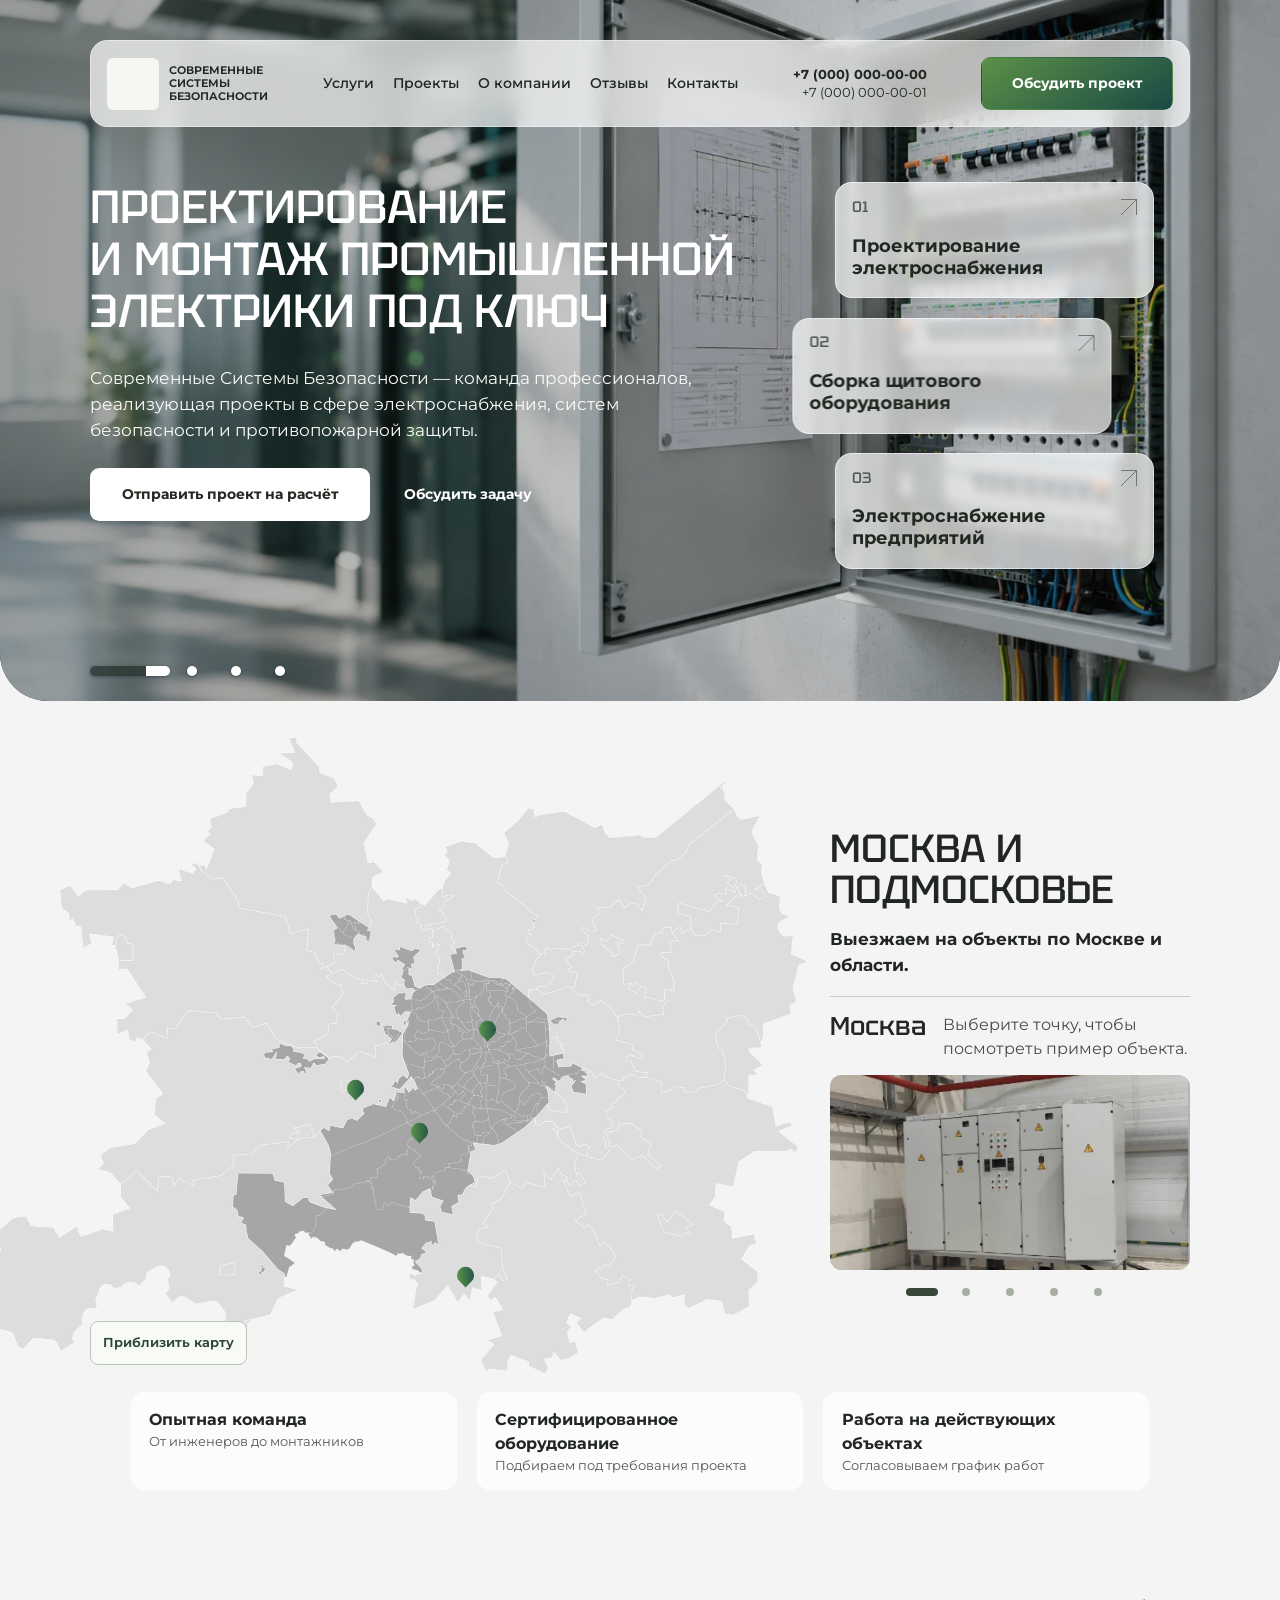
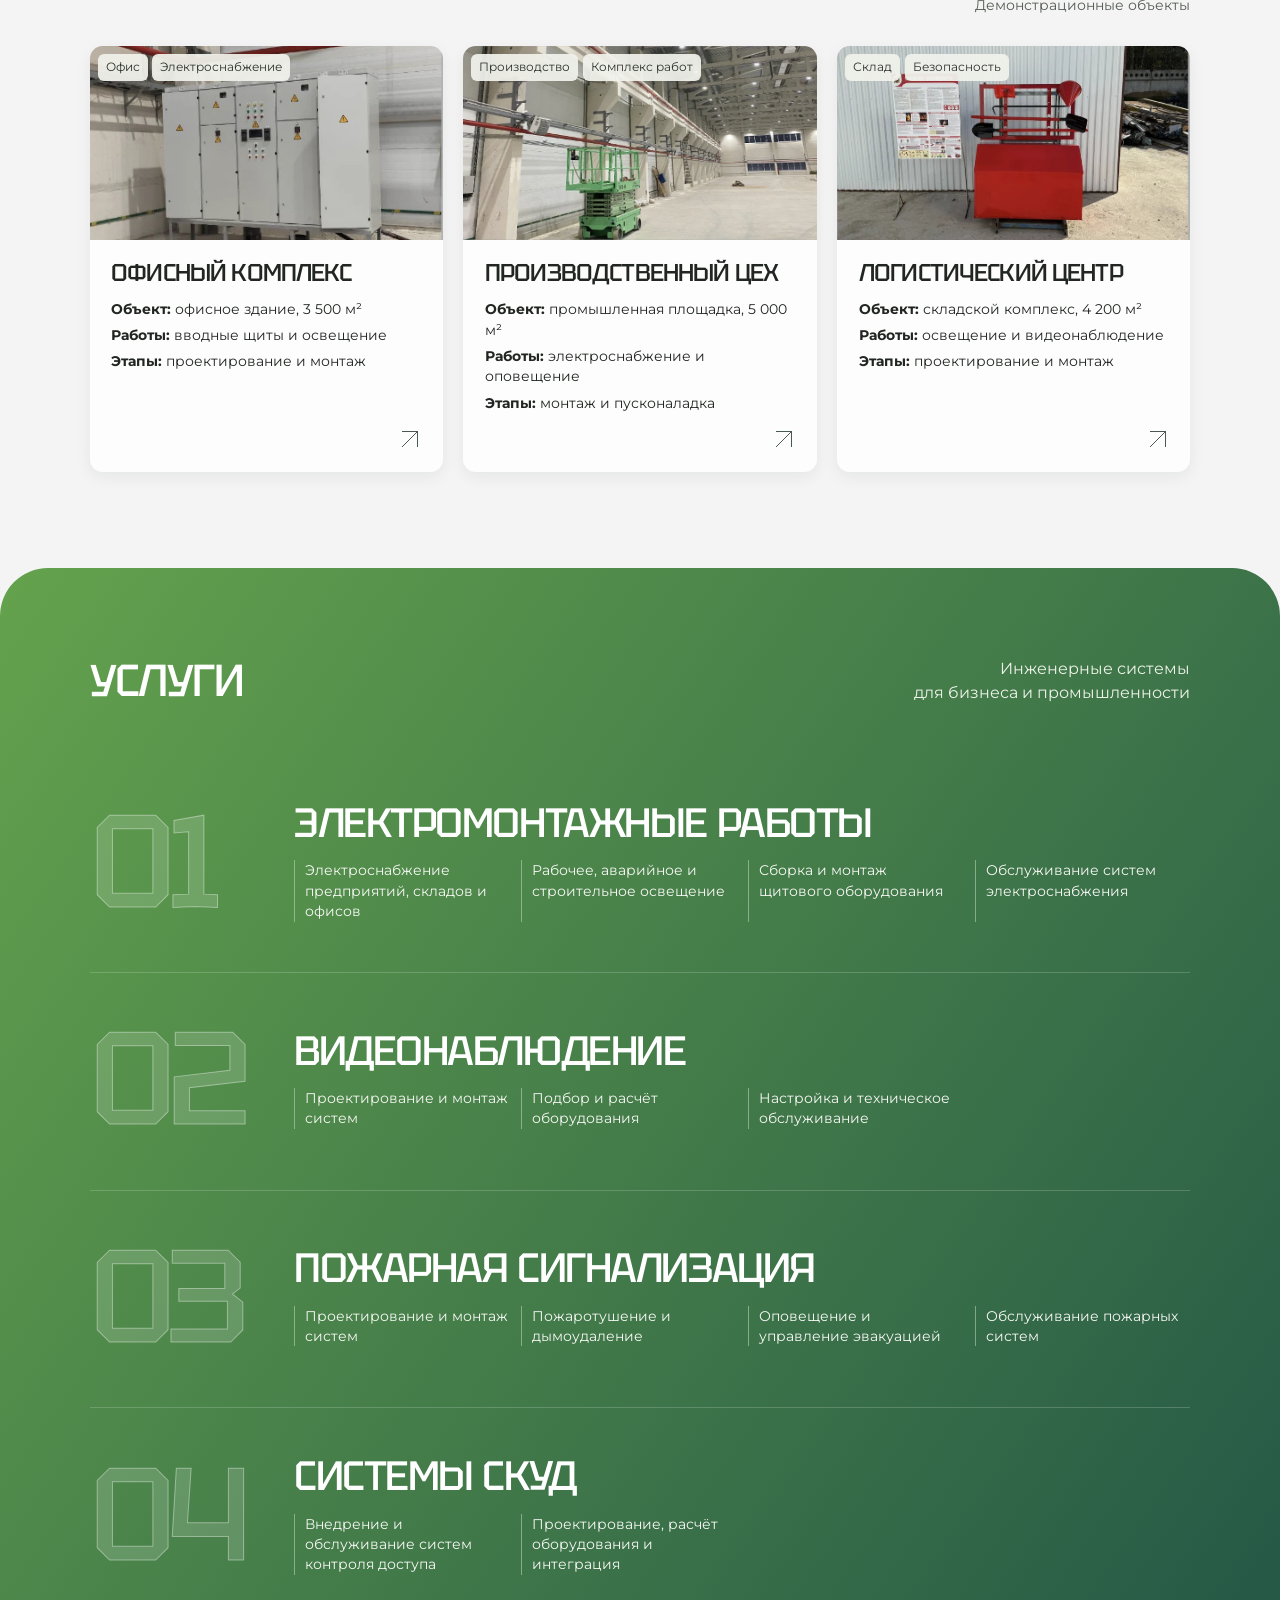
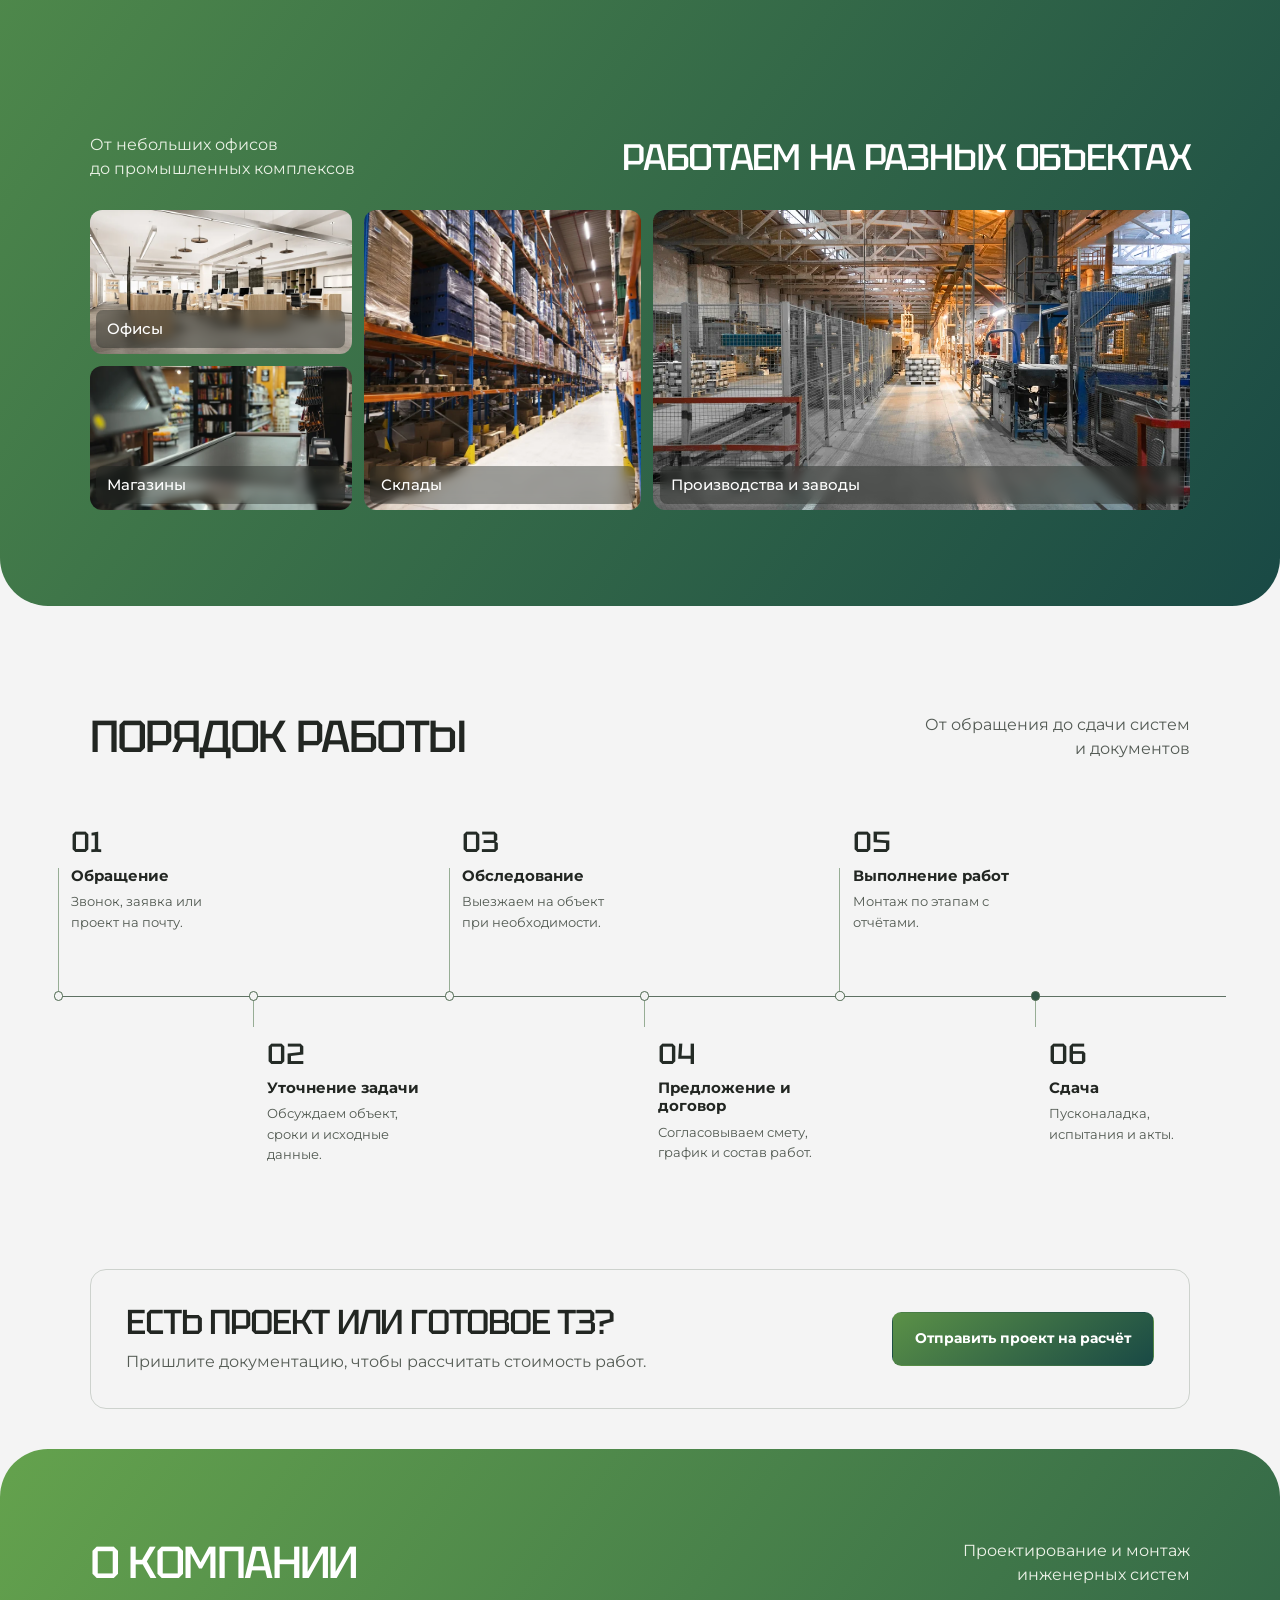
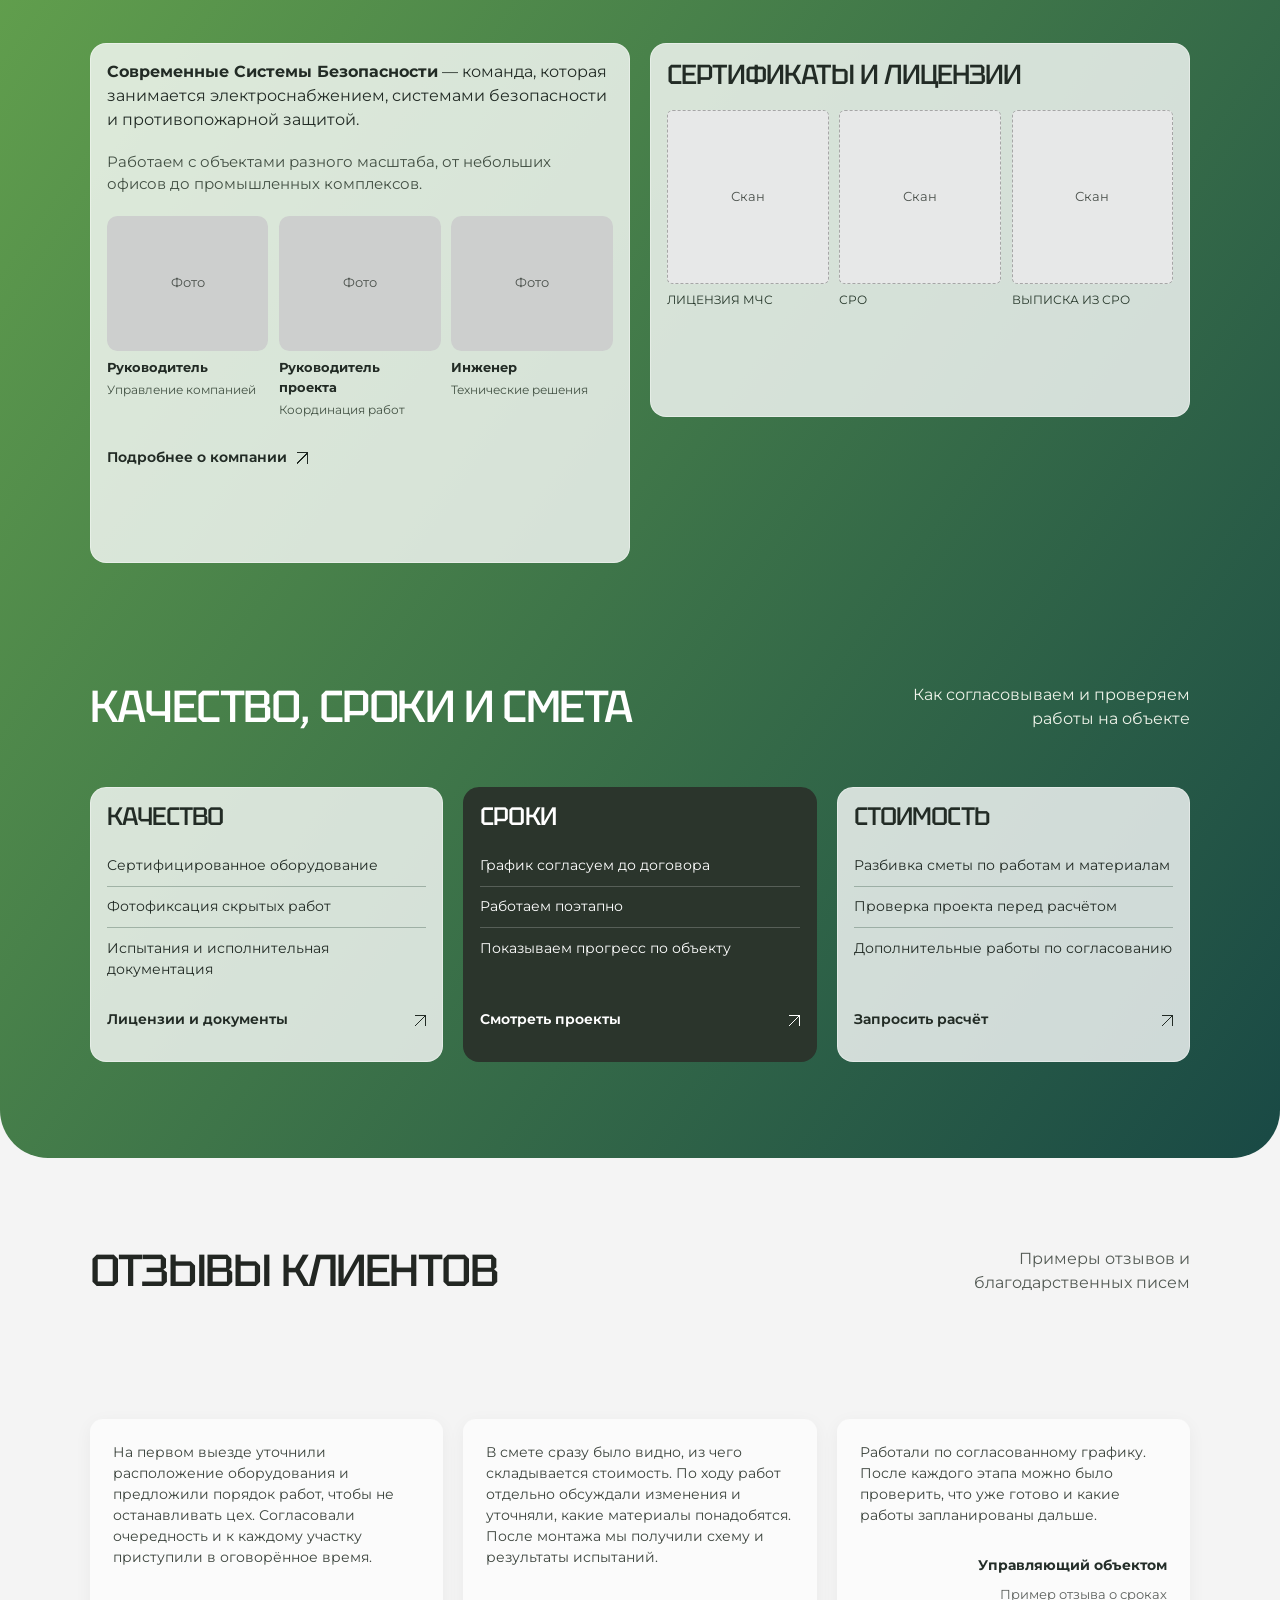
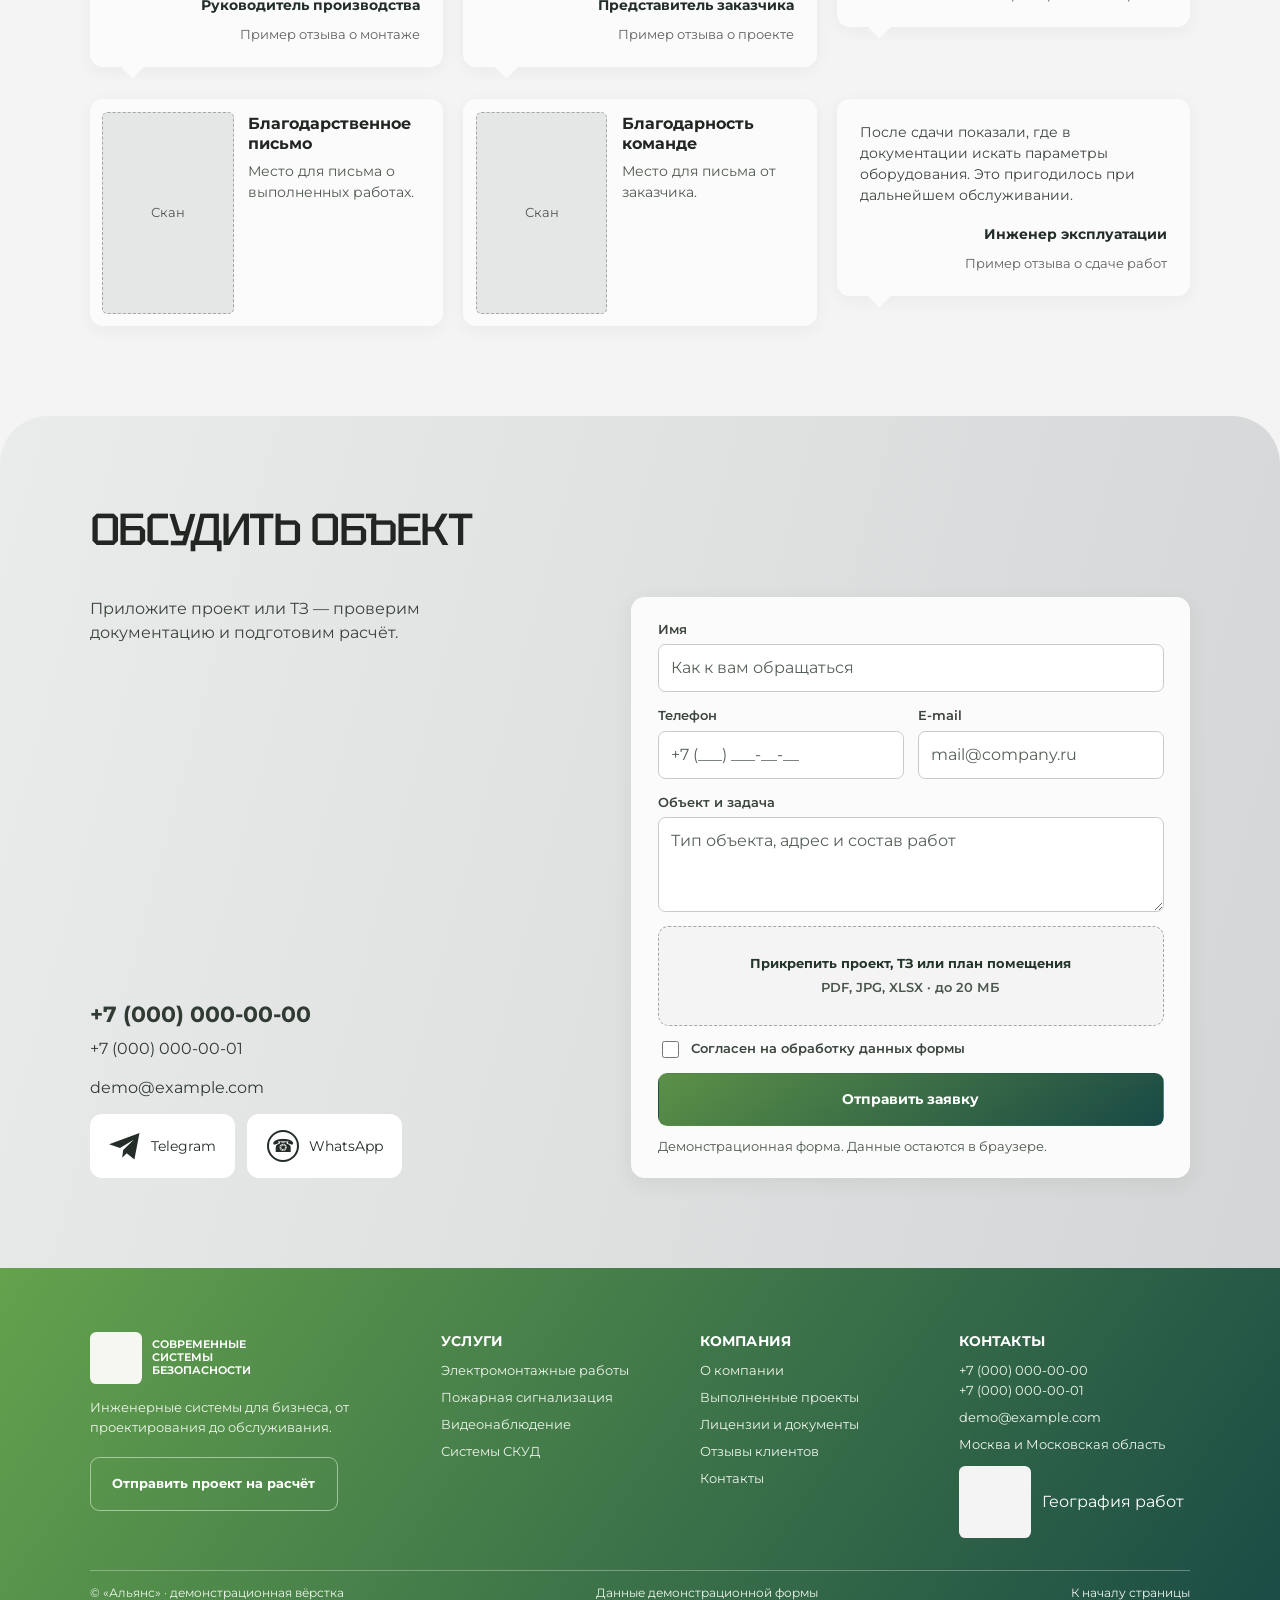
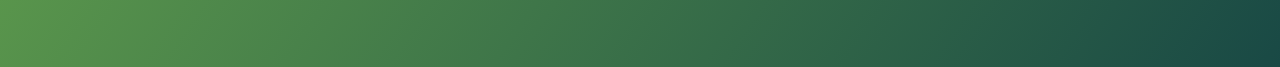
==== commit 0bf26e33: "Use Panzoom for the map and match hero controls" ====
--- a/index.html
+++ b/index.html
@@ -8,8 +8,8 @@
   <title>Альянс — проектирование и монтаж промышленной электрики</title>
   <link rel="stylesheet" href="styles/base.css">
   <link rel="stylesheet" href="assets/vendor/splide/splide-core.min.css">
-  <link rel="stylesheet" href="components/hero/hero.css?v=291ac10eab">
-  <link rel="stylesheet" href="components/projects/projects.css?v=07eb9894ef">
+  <link rel="stylesheet" href="components/hero/hero.css?v=5426771ada">
+  <link rel="stylesheet" href="components/projects/projects.css?v=a1e51dd6f0">
   <link rel="stylesheet" href="components/services/services.css?v=49ed126b51">
   <link rel="stylesheet" href="components/process/process.css?v=6081a69b70">
   <link rel="stylesheet" href="components/company/company.css?v=401455f1e3">
@@ -17,8 +17,9 @@
   <link rel="stylesheet" href="components/contact/contact.css?v=58eb516a1c">
   <link rel="stylesheet" href="components/footer/footer.css?v=b00cff238b">
   <script defer src="assets/vendor/splide/splide.min.js"></script>
+  <script defer src="assets/vendor/panzoom/panzoom-4.6.2.min.js"></script>
   <script defer src="components/hero/hero.js?v=c3ab6b1500"></script>
-  <script defer src="components/projects/projects.js?v=6d87d1380e"></script>
+  <script defer src="components/projects/projects.js?v=f384d2d14d"></script>
   <script defer src="components/contact/contact.js?v=b23c0ebd99"></script>
 </head>
 <body>
@@ -95,8 +96,10 @@
       <h2 class="visually-hidden" id="projects-heading">Выполненные работы</h2>
       <div class="projects__map-layout wrap">
         <div class="projects__map" role="group" aria-label="Карта демонстрационных объектов">
-          <div class="projects__map-art" aria-hidden="true"><img src="assets/images/moscow-region.webp" alt="" width="1400" height="1157"></div>
-          <div class="projects__pins" role="group" aria-label="Выбор объекта на карте"></div>
+          <div class="projects__map-art">
+            <img src="assets/images/moscow-region.webp" alt="" width="1400" height="1157" draggable="false">
+            <div class="projects__pins" role="group" aria-label="Выбор объекта на карте"></div>
+          </div>
           <div class="projects__map-actions" hidden>
             <button class="projects__zoom" type="button" aria-pressed="false">Приблизить карту</button>
           </div>
--- a/components/hero/hero.css
+++ b/components/hero/hero.css
@@ -75,7 +75,7 @@
   align-content: start;
 }
 .hero__inner:not(.is-initialized) .hero__slide:not(:first-child) { height: 0; visibility: hidden; }
-.hero__title { grid-column: 1; max-width: 48rem; font-size: clamp(2.5rem, 3.87vw, 3.5rem); text-transform: uppercase; line-height: 1.03; white-space: pre-line; }
+.hero__title { grid-column: 1; max-width: 48rem; font-size: clamp(2.5rem, 3.62vw, 3.25rem); text-transform: uppercase; line-height: 1.12; letter-spacing: normal; white-space: pre-line; }
 .hero__description { grid-column: 1; max-width: 41rem; margin-top: 1.7rem; font-size: clamp(.95rem, 1.35vw, 1.125rem); color: #fbfcf8; }
 .hero__actions { grid-column: 1; grid-row: 2; display: flex; flex-wrap: wrap; gap: .75rem; max-width: 48rem; margin-top: 1.55rem; }
 .hero__actions .button--light { min-width: min(100%, 17.5rem); }
@@ -109,15 +109,12 @@
   align-self: end;
   justify-content: flex-start;
   margin-top: .75rem;
-  padding-inline: .25rem;
-  border: 1px solid #ffffff55;
-  border-radius: 2rem;
-  background: #0e1814bf;
 }
 .hero__pagination:empty { display: none; }
-.hero__pagination button { display: block; width: 2.75rem; height: 2.75rem; padding: 0; border: 0; border-radius: 50%; background: transparent; transition: background-color var(--hover-duration) ease-out; }
-.hero__pagination button::after { content: ''; display: block; width: .63rem; height: .63rem; margin: auto; border-radius: 1rem; background: #f5faf4; }
-.hero__pagination button[aria-selected='true']::after { width: 1.65rem; }
+.hero__pagination button { display: grid; place-items: center; width: 2.75rem; height: 2.75rem; padding: 0; border: 0; border-radius: 2rem; background: transparent; transition: width var(--hover-duration) ease-out, background-color var(--hover-duration) ease-out; }
+.hero__pagination button::after { content: ''; width: .625rem; height: .625rem; border-radius: 1rem; background: #fff; box-shadow: 0 1px 3px #15201c66; transition: width var(--hover-duration) ease-out; }
+.hero__pagination button[aria-selected='true'] { width: 5rem; }
+.hero__pagination button[aria-selected='true']::after { width: 5rem; background: linear-gradient(90deg, #17251e9e 70%, #fff 70%); }
 .hero__menu-toggle { width: 2.75rem; min-height: 2.75rem; padding: 0; }
 .hero__menu-toggle span { width: .95rem; height: .65rem; border-block: 1px solid currentColor; background: linear-gradient(currentColor, currentColor) center / 100% 1px no-repeat; }
 
--- a/components/projects/projects.css
+++ b/components/projects/projects.css
@@ -2,7 +2,9 @@
 .projects__map-layout { display: grid; grid-template-columns: minmax(0, 1fr) minmax(0, 32.75%); align-items: start; gap: 1.25rem; }
 .projects__map { position: relative; width: calc(100% + min(7vw, 100px)); margin-inline-start: calc(-1 * min(7vw, 100px)); aspect-ratio: 920 / 740; }
 .projects__map-art, .projects__pins { position: absolute; inset: 0; }
-.projects__map-art { overflow: hidden; }
+.projects__map-art { touch-action: pan-y; }
+.projects__map--zoomed .projects__map-art { cursor: grab; touch-action: none; }
+.projects__map--zoomed .projects__map-art:active { cursor: grabbing; }
 .projects__map-art img { width: 100%; height: 100%; }
 .projects__map-actions { position: absolute; inset: auto auto .7rem min(7vw, 100px); }
 .projects__zoom { min-height: 2.75rem; padding: .3rem .75rem; border: 1px solid #b9c6b9; border-radius: .5rem; background: #f8faf6; color: #294833; font-size: .82rem; font-weight: 650; }
@@ -19,11 +21,11 @@
 .projects__track.splide__track--draggable { cursor: grab; touch-action: pan-y; }
 .projects__track.splide__track--draggable:active { cursor: grabbing; }
 .projects__slide { width: 100%; display: flex; flex-direction: column; }
-.projects__city { font-size: clamp(1.8rem, 3vw, 2.8rem); text-transform: uppercase; }
+.projects__city { font-size: clamp(1.8rem, 3.06vw, 2.75rem); line-height: 1.05; letter-spacing: normal; text-transform: uppercase; }
 .projects__name { margin-top: 1rem; font-size: 1.08rem; font-weight: 700; }
 .projects__facts { display: flex; align-items: flex-start; gap: 1.1rem; padding: 1rem 0 .9rem; margin-top: 1.1rem; border-top: 1px solid #c9ccc7; }
 .projects__facts strong { flex: none; font: 500 clamp(1.3rem, 2vw, 2.1rem)/1.05 Tektur, Bahnschrift, sans-serif; }
-.projects__facts p { max-width: 19rem; color: #464c47; font-size: .9rem; }
+.projects__facts p { max-width: 19rem; color: #464c47; }
 .projects__photo { width: 100%; height: auto; aspect-ratio: 1.85; object-fit: cover; border-radius: .72rem; margin-top: auto; }
 .projects__pagination { flex-wrap: nowrap; }
 .projects__pagination li { flex: 0 1 2.75rem; min-width: 0; }
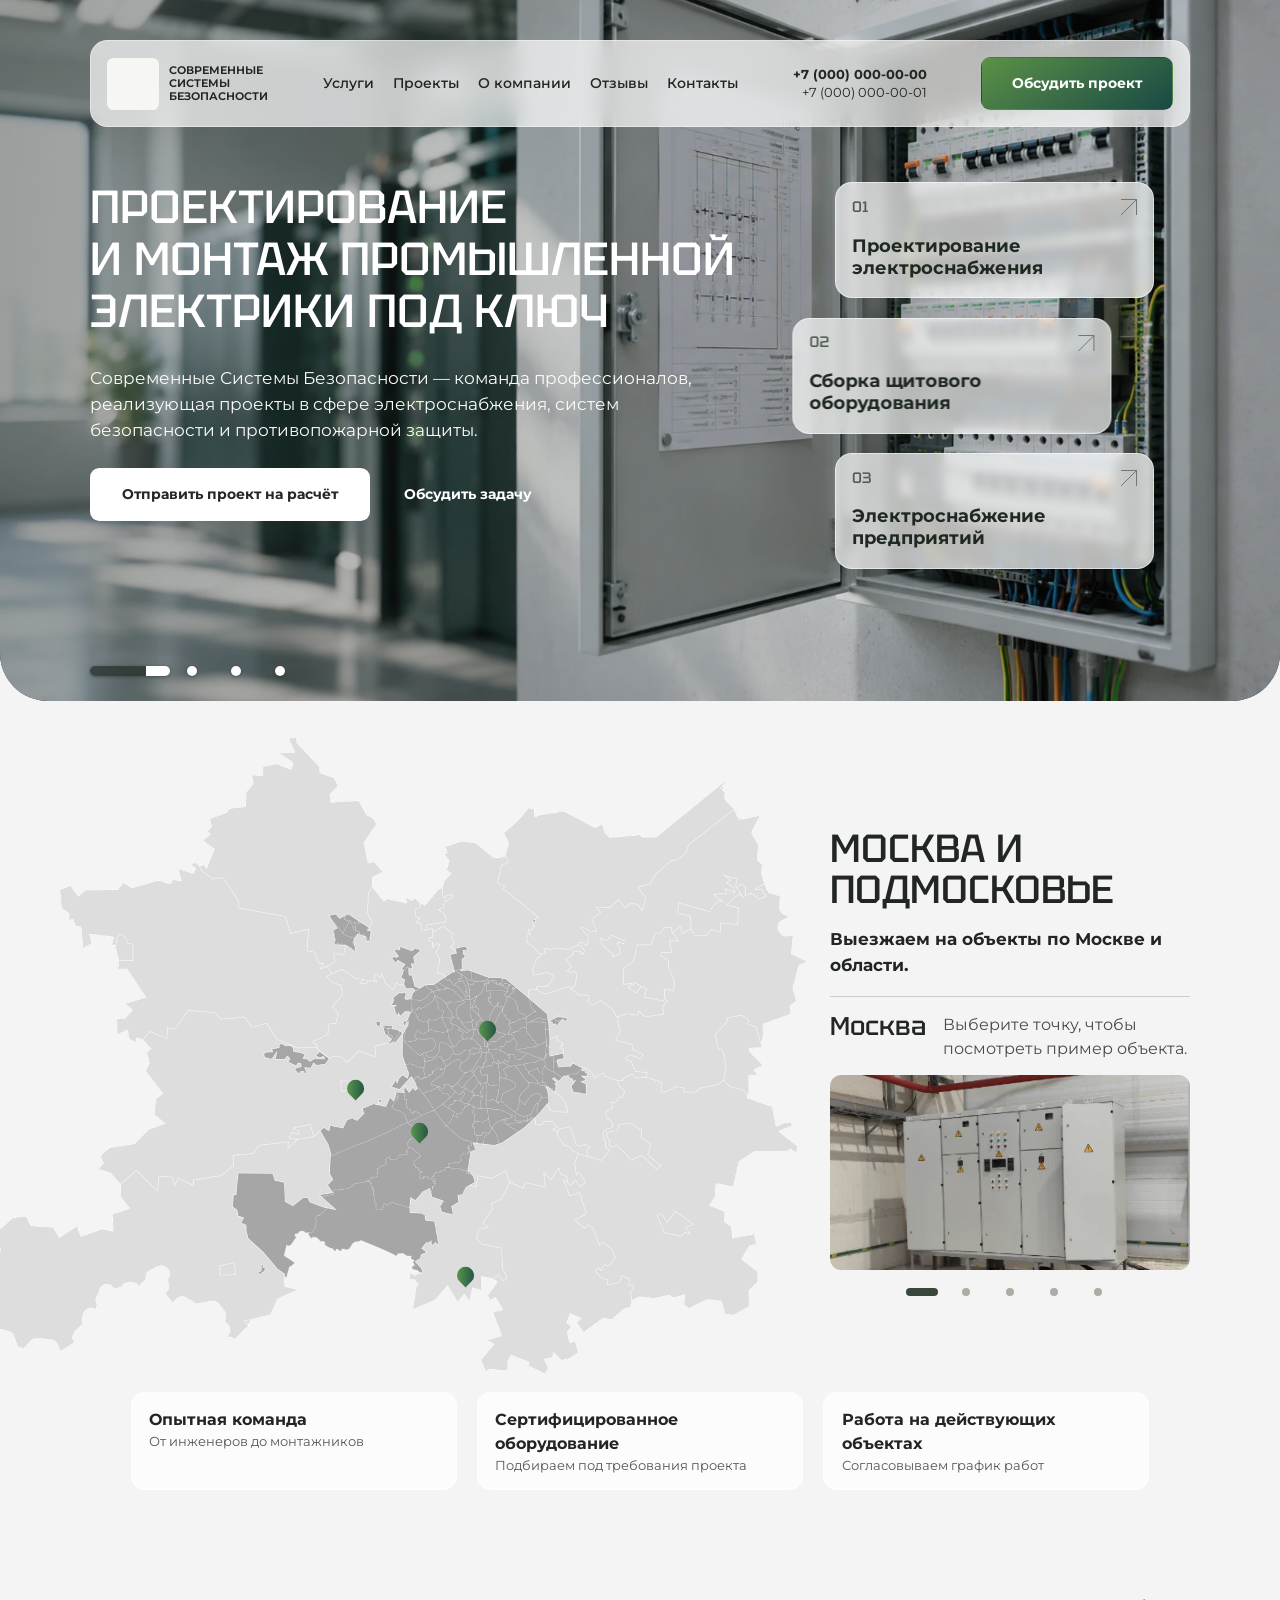
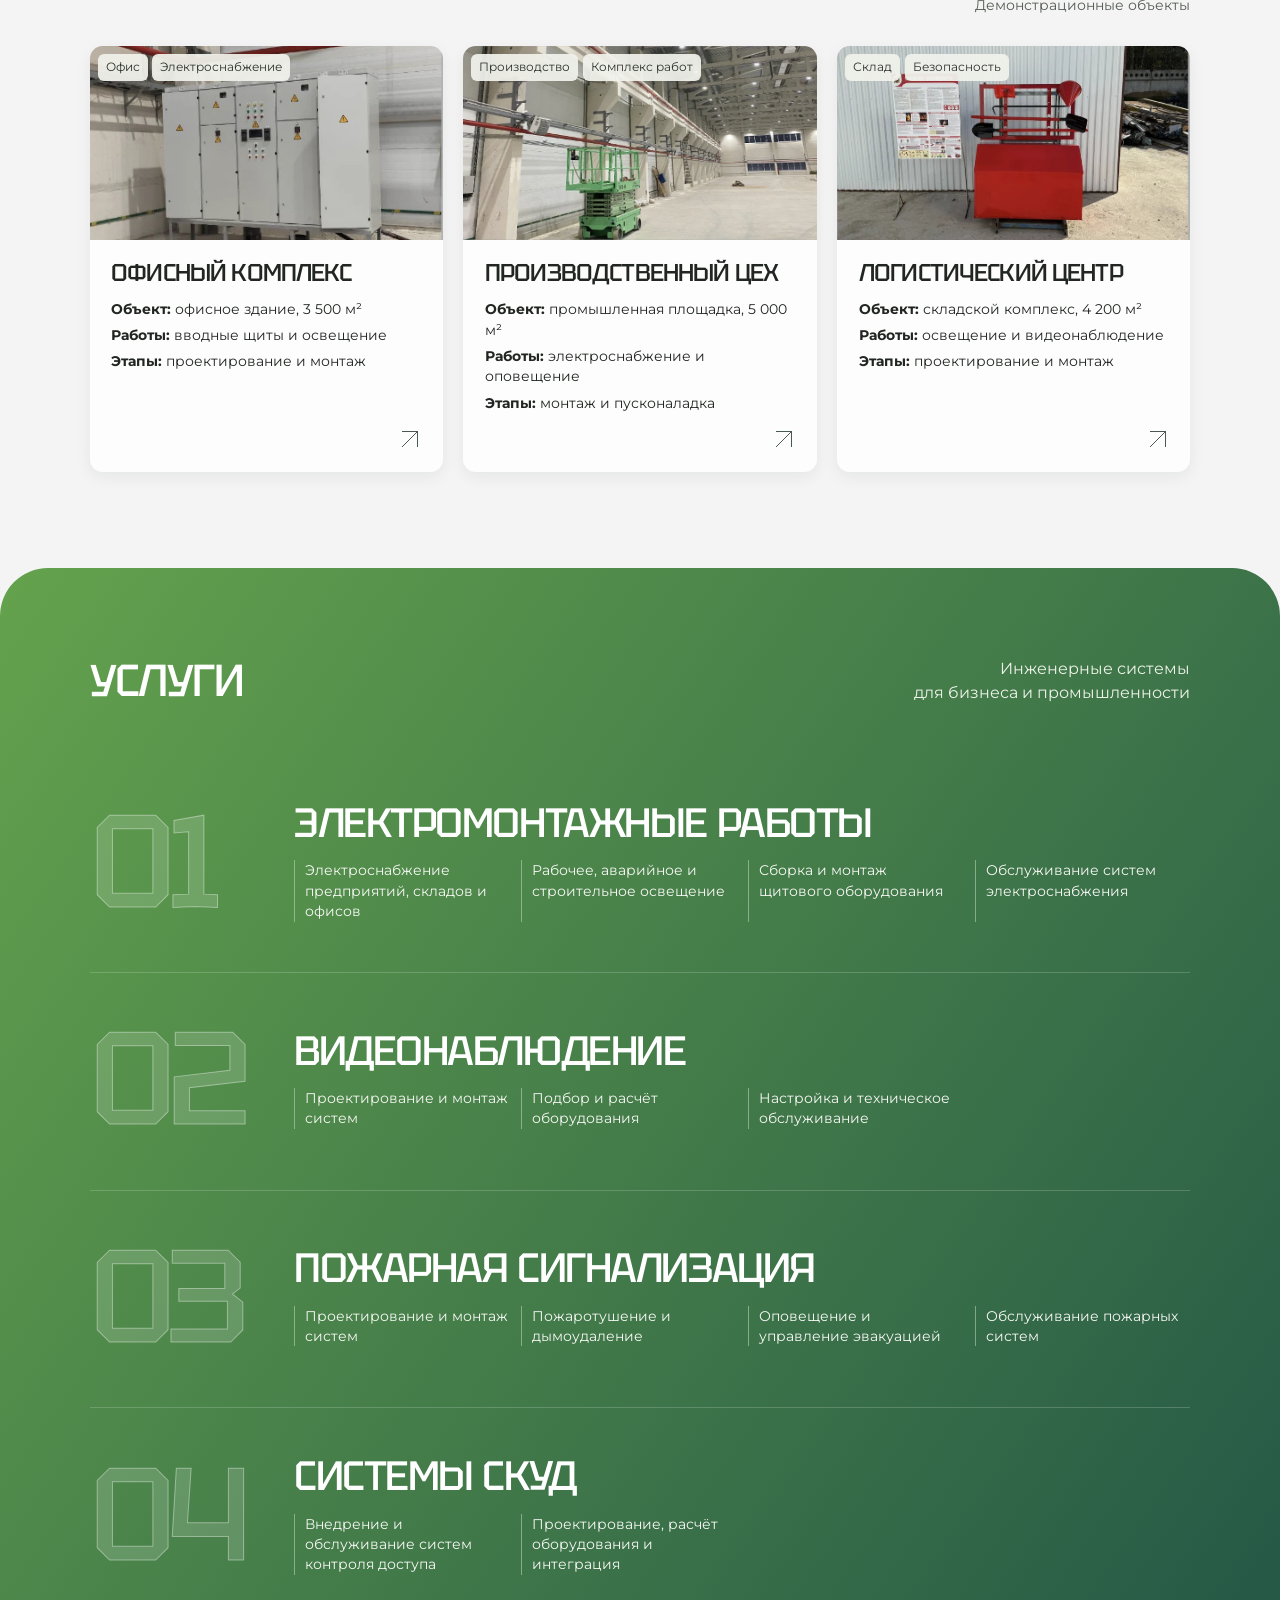
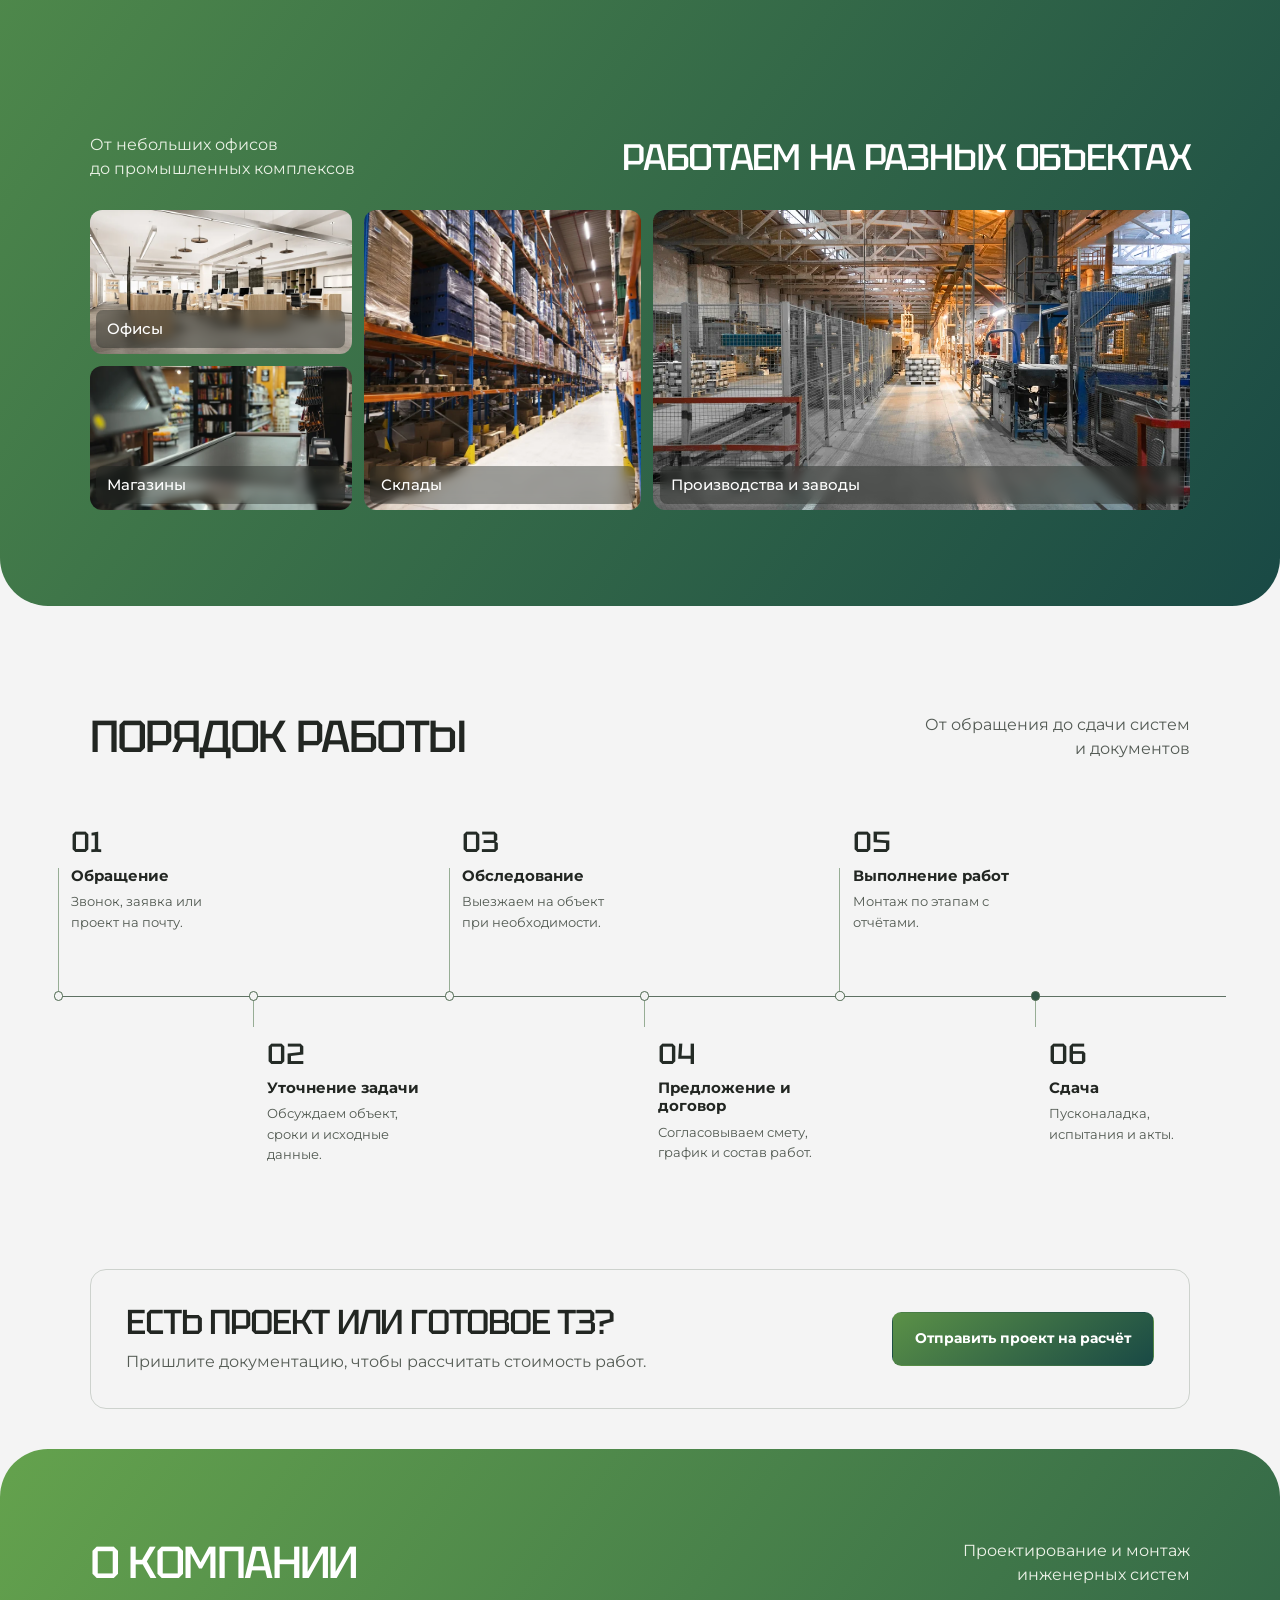
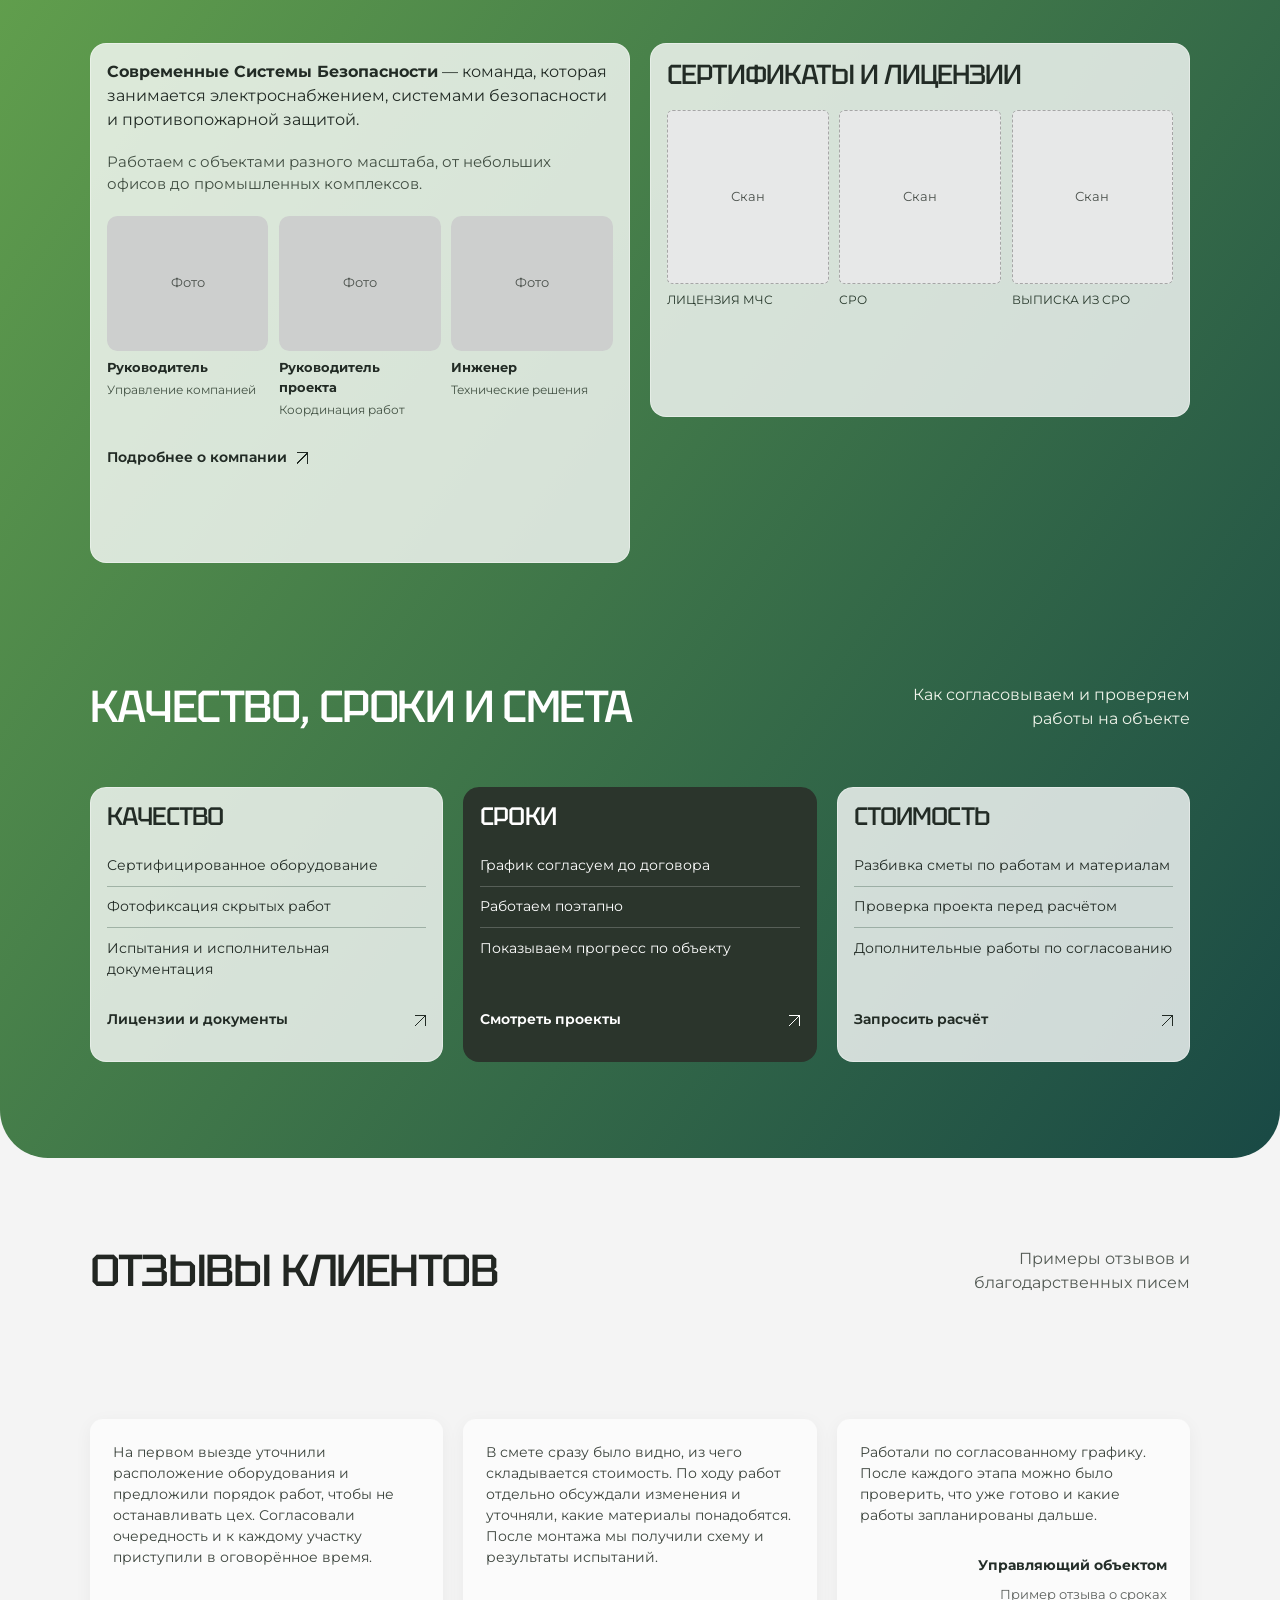
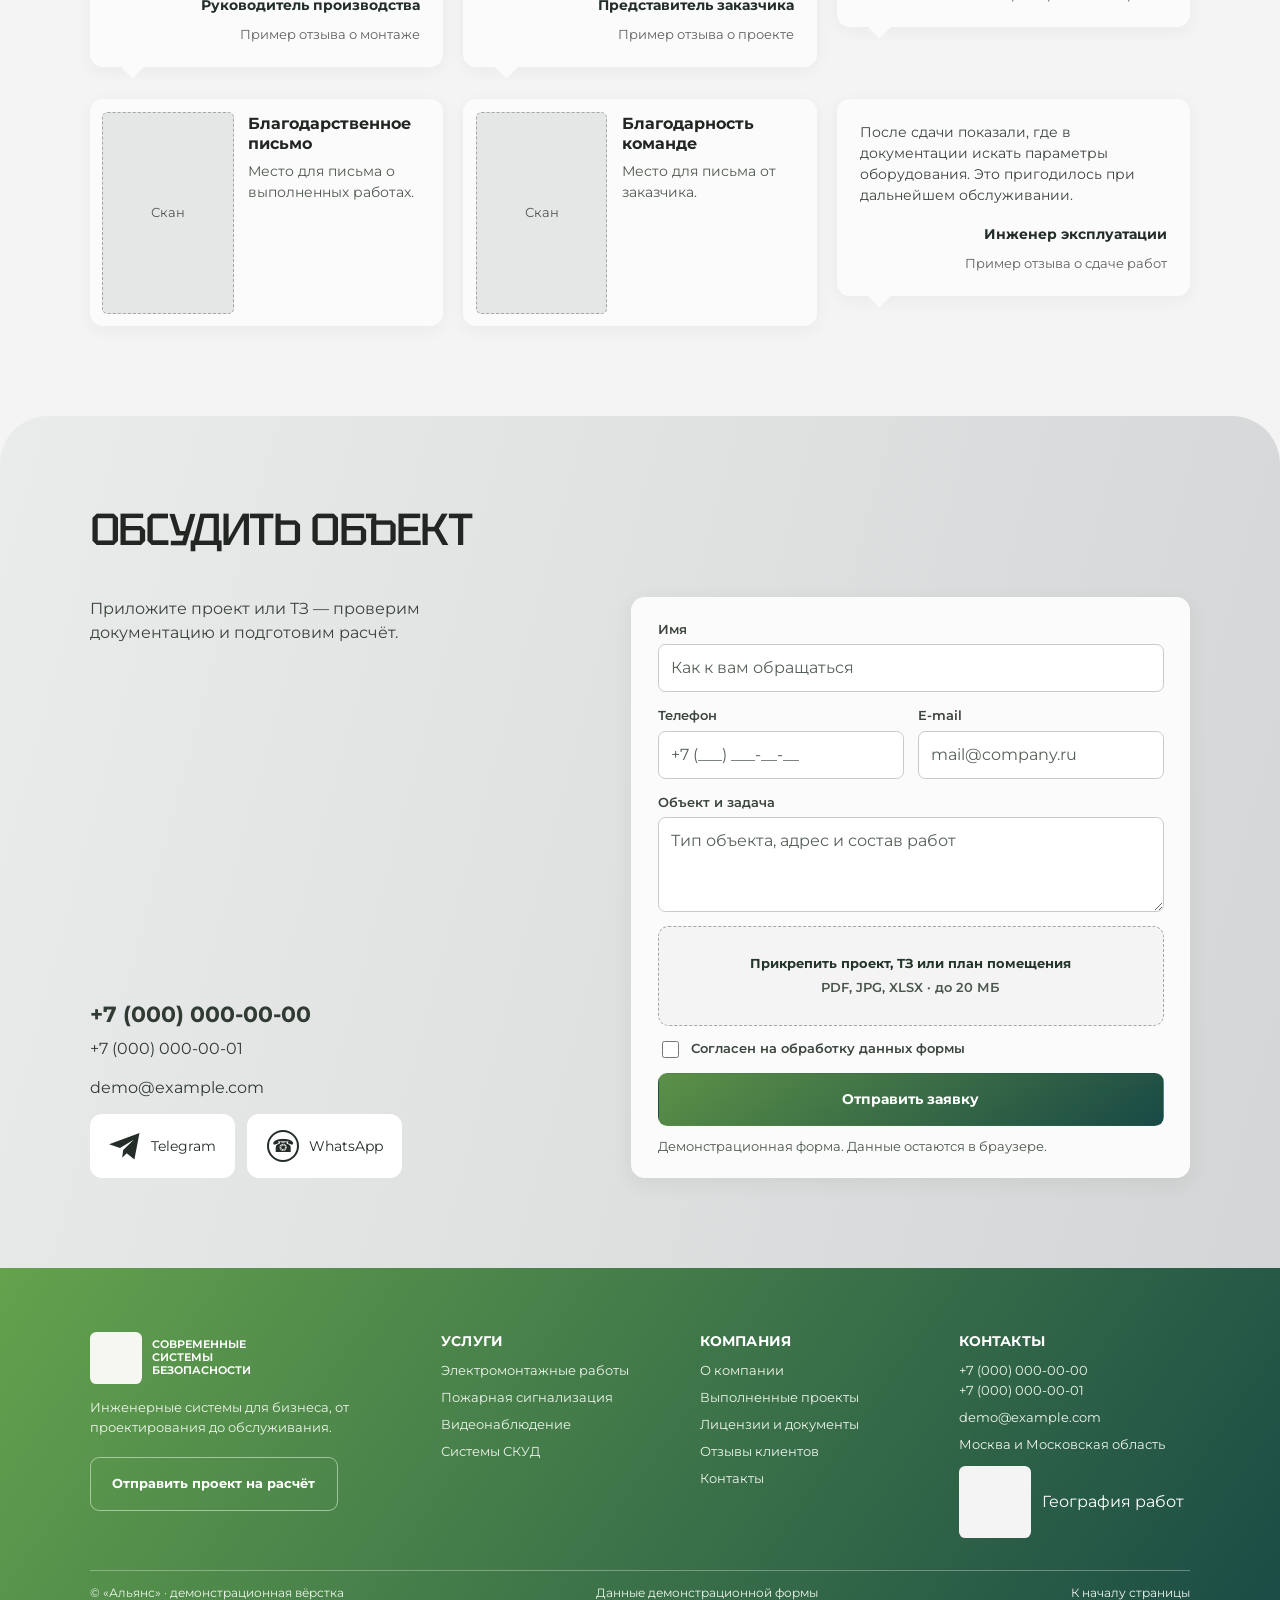
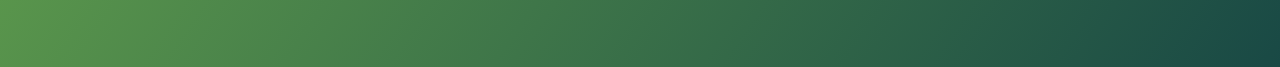
==== commit 00a933c0: "Refine map controls, hover effects and mobile steps" ====
--- a/index.html
+++ b/index.html
@@ -9,17 +9,17 @@
   <link rel="stylesheet" href="styles/base.css">
   <link rel="stylesheet" href="assets/vendor/splide/splide-core.min.css">
   <link rel="stylesheet" href="components/hero/hero.css?v=5426771ada">
-  <link rel="stylesheet" href="components/projects/projects.css?v=a1e51dd6f0">
-  <link rel="stylesheet" href="components/services/services.css?v=49ed126b51">
-  <link rel="stylesheet" href="components/process/process.css?v=6081a69b70">
+  <link rel="stylesheet" href="components/projects/projects.css?v=ab9e2aeeea">
+  <link rel="stylesheet" href="components/services/services.css?v=e43a1c6443">
+  <link rel="stylesheet" href="components/process/process.css?v=14bb27705e">
   <link rel="stylesheet" href="components/company/company.css?v=401455f1e3">
   <link rel="stylesheet" href="components/reviews/reviews.css?v=be80e55a14">
-  <link rel="stylesheet" href="components/contact/contact.css?v=58eb516a1c">
+  <link rel="stylesheet" href="components/contact/contact.css?v=e45df4af13">
   <link rel="stylesheet" href="components/footer/footer.css?v=b00cff238b">
   <script defer src="assets/vendor/splide/splide.min.js"></script>
   <script defer src="assets/vendor/panzoom/panzoom-4.6.2.min.js"></script>
   <script defer src="components/hero/hero.js?v=c3ab6b1500"></script>
-  <script defer src="components/projects/projects.js?v=f384d2d14d"></script>
+  <script defer src="components/projects/projects.js?v=b81ca0bfad"></script>
   <script defer src="components/contact/contact.js?v=b23c0ebd99"></script>
 </head>
 <body>
@@ -100,9 +100,7 @@
             <img src="assets/images/moscow-region.webp" alt="" width="1400" height="1157" draggable="false">
             <div class="projects__pins" role="group" aria-label="Выбор объекта на карте"></div>
           </div>
-          <div class="projects__map-actions" hidden>
-            <button class="projects__zoom" type="button" aria-pressed="false">Приблизить карту</button>
-          </div>
+          <p id="project-map-keys" hidden>Нажмите Enter, чтобы изменить масштаб карты.</p>
         </div>
         <div class="projects__details splide" role="group" aria-label="Проекты на карте">
           <div class="projects__track splide__track">
@@ -325,8 +323,8 @@
           <div class="contact__copy">
             <p>Приложите проект или ТЗ — проверим документацию и подготовим расчёт.</p>
             <address class="contact__details" aria-label="Демонстрационные контакты">
-              <strong>+7 (000) 000-00-00</strong>
-              <span>+7 (000) 000-00-01</span>
+              <strong class="contact__phone">+7 (000) 000-00-00</strong>
+              <span class="contact__phone">+7 (000) 000-00-01</span>
               <span class="contact__email">demo@example.com</span>
               <div class="contact__channels" aria-label="Каналы связи в макете">
                 <button type="button" disabled><span class="contact__channel-mark contact__channel-mark--plane" aria-hidden="true"></span>Telegram</button>
--- a/components/projects/projects.css
+++ b/components/projects/projects.css
@@ -1,14 +1,12 @@
 .projects { padding: 1.5rem 0 6rem; }
 .projects__map-layout { display: grid; grid-template-columns: minmax(0, 1fr) minmax(0, 32.75%); align-items: start; gap: 1.25rem; }
 .projects__map { position: relative; width: calc(100% + min(7vw, 100px)); margin-inline-start: calc(-1 * min(7vw, 100px)); aspect-ratio: 920 / 740; }
+.projects__map:focus-visible { outline: 3px solid #2e703f; outline-offset: -3px; }
 .projects__map-art, .projects__pins { position: absolute; inset: 0; }
 .projects__map-art { touch-action: pan-y; }
 .projects__map--zoomed .projects__map-art { cursor: grab; touch-action: none; }
 .projects__map--zoomed .projects__map-art:active { cursor: grabbing; }
 .projects__map-art img { width: 100%; height: 100%; }
-.projects__map-actions { position: absolute; inset: auto auto .7rem min(7vw, 100px); }
-.projects__zoom { min-height: 2.75rem; padding: .3rem .75rem; border: 1px solid #b9c6b9; border-radius: .5rem; background: #f8faf6; color: #294833; font-size: .82rem; font-weight: 650; }
-.projects__zoom:hover { background: #e7efe4; }
 .projects__pin { position: absolute; width: 2.75rem; height: 2.75rem; display: grid; place-items: center; transform: translate(-50%, -50%); border: 0; border-radius: 50%; padding: 0; background: transparent; }
 .projects__pin::after { content: ''; width: 1.05rem; height: 1.05rem; transform: rotate(-45deg); border-radius: 50% 50% 50% 0; background: linear-gradient(135deg, #64a24d, #194945); }
 .projects__pin[aria-pressed='true']::after { width: 1.35rem; height: 1.35rem; }
@@ -54,7 +52,6 @@
 .project-card__map-link:hover { background: #e7efe4; }
 
 @media (min-width: 1320px) {
-  .projects__map-actions { bottom: 4.75rem; }
   .projects__features { margin-top: -4rem; }
 }
 
@@ -66,7 +63,6 @@
   .projects { padding: 3.5rem 0; }
   .projects__map-layout { grid-template-columns: minmax(0, 1fr); gap: 0; }
   .projects__map { width: calc(100% + 2.5rem); margin-inline-start: -1.25rem; aspect-ratio: 1; }
-  .projects__map-actions { left: 1.25rem; }
   .projects__details { padding-top: 1.75rem; }
   .projects__name { margin-top: .75rem; }
   .projects__facts { margin-top: .7rem; }
--- a/components/services/services.css
+++ b/components/services/services.css
@@ -11,10 +11,14 @@
 .services__objects-heading p { color: #eaf1e5; }
 .services__objects { display: grid; grid-template-columns: 1fr 1.06fr 2.05fr; grid-template-rows: repeat(2, minmax(0, 9rem)); gap: .75rem; }
 .services__object { position: relative; min-width: 0; overflow: hidden; border-radius: .76rem; background: #354e3d; }
-.services__object img { width: 100%; height: 100%; object-fit: cover; }
+.services__object img { width: 100%; height: 100%; object-fit: cover; transition: filter var(--hover-duration) ease-out; }
 .services__object figcaption { position: absolute; inset: auto .4rem .4rem; padding: .45rem .7rem; border-radius: .45rem; background: #2226226b; color: #fff; font-size: .95rem; font-weight: 500; backdrop-filter: blur(5px); }
 .services__object--warehouse { grid-column: 2; grid-row: 1 / 3; }
 .services__object--factory { grid-column: 3; grid-row: 1 / 3; }
+
+@media (hover: hover) {
+  .services__object:hover img { filter: blur(2px); }
+}
 
 @media (max-width: 920px) {
   .services__body ul { grid-template-columns: repeat(2, minmax(0, 1fr)); }
--- a/components/process/process.css
+++ b/components/process/process.css
@@ -6,7 +6,18 @@
 .process__steps li:nth-child(even) { align-self: start; margin-top: 13.25rem; }
 .process__steps li::before { content: ''; position: absolute; top: 2.5rem; left: .25rem; width: 1px; height: 8rem; background: #97ad95; }
 .process__steps li:nth-child(even)::before { top: -2.75rem; height: 1.9rem; }
-.process__steps li::after { content: ''; position: absolute; top: 10.2rem; left: 0; width: .59rem; height: .59rem; border: 1px solid #4c674e; border-radius: 50%; background: #f4f4f4; }
+.process__steps li::after {
+  content: '';
+  position: absolute;
+  top: 10.2rem;
+  left: 0;
+  width: .59rem;
+  height: .59rem;
+  border: 1px solid #4c674e;
+  border-radius: 50%;
+  background: #f4f4f4;
+  transition: background-color var(--hover-duration) ease-out, border-color var(--hover-duration) ease-out, box-shadow var(--hover-duration) ease-out;
+}
 .process__steps li:nth-child(even)::after { top: -3.05rem; }
 .process__steps li:last-child::after { background: #315545; }
 .process__number { color: #242b26; font: 500 1.82rem/1 Tektur, Bahnschrift, sans-serif; }
@@ -16,6 +27,14 @@
 .process__estimate h3 { font-size: clamp(1.35rem, 2.7vw, 2.2rem); text-transform: uppercase; }
 .process__estimate p { margin-top: .55rem; color: #555c55; }
 .process__estimate .button { flex: none; }
+
+@media (hover: hover) {
+  .process__steps li:has(> .process__number:hover)::after {
+    border-color: #386549;
+    background-color: #72ac5f;
+    box-shadow: 0 0 0 .2rem #78ad6355, 0 0 .65rem #407a4a88;
+  }
+}
 
 @media (max-width: 900px) {
   .process__steps { grid-template-columns: repeat(3, minmax(0, 1fr)); gap: 2rem 1rem; min-height: 0; margin: 2rem 0 2.6rem; }
@@ -29,7 +48,8 @@
 @media (max-width: 620px) {
   .process { padding: 3.5rem 0 2rem; }
   .process__steps { grid-template-columns: minmax(0, 1fr); gap: 0; margin: 2.35rem 0 0; }
-  .process__steps li { min-height: 6.25rem; padding-inline-start: 1.85rem; }
+  .process__steps li { min-height: 6.25rem; padding-inline-start: 1.85rem; padding-block-end: 1.75rem; }
+  .process__steps li:last-child { padding-block-end: 0; }
   .process__steps li::before, .process__steps li:nth-child(even)::before { top: .4rem; height: 100%; }
   .process__steps li:last-child::before { display: none; }
   .process__steps li::after, .process__steps li:nth-child(even)::after { top: .4rem; }
--- a/components/contact/contact.css
+++ b/components/contact/contact.css
@@ -4,12 +4,26 @@
 .contact__copy > p { max-width: 25rem; color: #39443b; }
 .contact__details { display: grid; gap: .4rem; margin-top: auto; color: #303c33; font-style: normal; }
 .contact__details strong { font-size: 1.35rem; }
+.contact__phone { justify-self: start; transition: color var(--hover-duration) ease-out, text-shadow var(--hover-duration) ease-out; }
 .contact__email { margin-top: .55rem; }
 .contact__channels { display: flex; flex-wrap: wrap; gap: .75rem; margin-top: .5rem; }
-.contact__channels button { display: inline-flex; align-items: center; justify-content: center; gap: .65rem; min-height: 4rem; padding: .55rem 1.2rem; border: 0; border-radius: .75rem; background: #fff; color: #252d28; font-size: .875rem; }
+.contact__channels button {
+  display: inline-flex;
+  align-items: center;
+  justify-content: center;
+  gap: .65rem;
+  min-height: 4rem;
+  padding: .55rem 1.2rem;
+  border: 0;
+  border-radius: .75rem;
+  background: #fff;
+  color: #252d28;
+  font-size: .875rem;
+  transition: background-color var(--hover-duration) ease-out, color var(--hover-duration) ease-out, box-shadow var(--hover-duration) ease-out;
+}
 .contact__channels button:disabled { cursor: default; }
-.contact__channel-mark { display: grid; place-items: center; width: 2rem; height: 2rem; font-size: 1.6rem; line-height: 1; }
-.contact__channel-mark--plane { background: #252d28; clip-path: polygon(1% 44%, 96% 9%, 80% 92%, 56% 72%, 42% 86%, 45% 62%, 78% 30%, 35% 56%); }
+.contact__channel-mark { display: grid; place-items: center; width: 2rem; height: 2rem; font-size: 1.6rem; line-height: 1; transition: transform var(--hover-duration) ease-out; }
+.contact__channel-mark--plane { background: currentColor; clip-path: polygon(1% 44%, 96% 9%, 80% 92%, 56% 72%, 42% 86%, 45% 62%, 78% 30%, 35% 56%); }
 .contact__channel-mark--chat { border: 2px solid; border-radius: 50%; font-size: 1.1rem; }
 .contact__form { min-width: 0; padding: 1.4rem 1.65rem; border-radius: .85rem; background: #fafbfa; box-shadow: 0 5px 20px #26362b12; }
 .contact__form label { display: block; margin-bottom: .28rem; color: #3b453d; font-size: .83rem; font-weight: 600; }
@@ -28,6 +42,15 @@
 .contact__status[data-state='error'] { color: #8b251d; }
 .contact__status[data-state='success'] { color: #245036; }
 
+@media (hover: hover) {
+  .contact__phone:hover { color: #265c40; text-shadow: 0 0 .55rem #61935c55; }
+  .contact__channels button:hover { background-color: #f5faf3; color: #265c40; box-shadow: 0 5px 16px #244c3528; }
+}
+
+@media (hover: hover) and (prefers-reduced-motion: no-preference) {
+  .contact__channels button:hover .contact__channel-mark { transform: translateY(-2px); }
+}
+
 @media (max-width: 740px) {
   .contact__layout { grid-template-columns: minmax(0, 1fr); gap: 4.75rem; margin-top: 3.75rem; }
   .contact__copy { gap: 1.25rem; }
